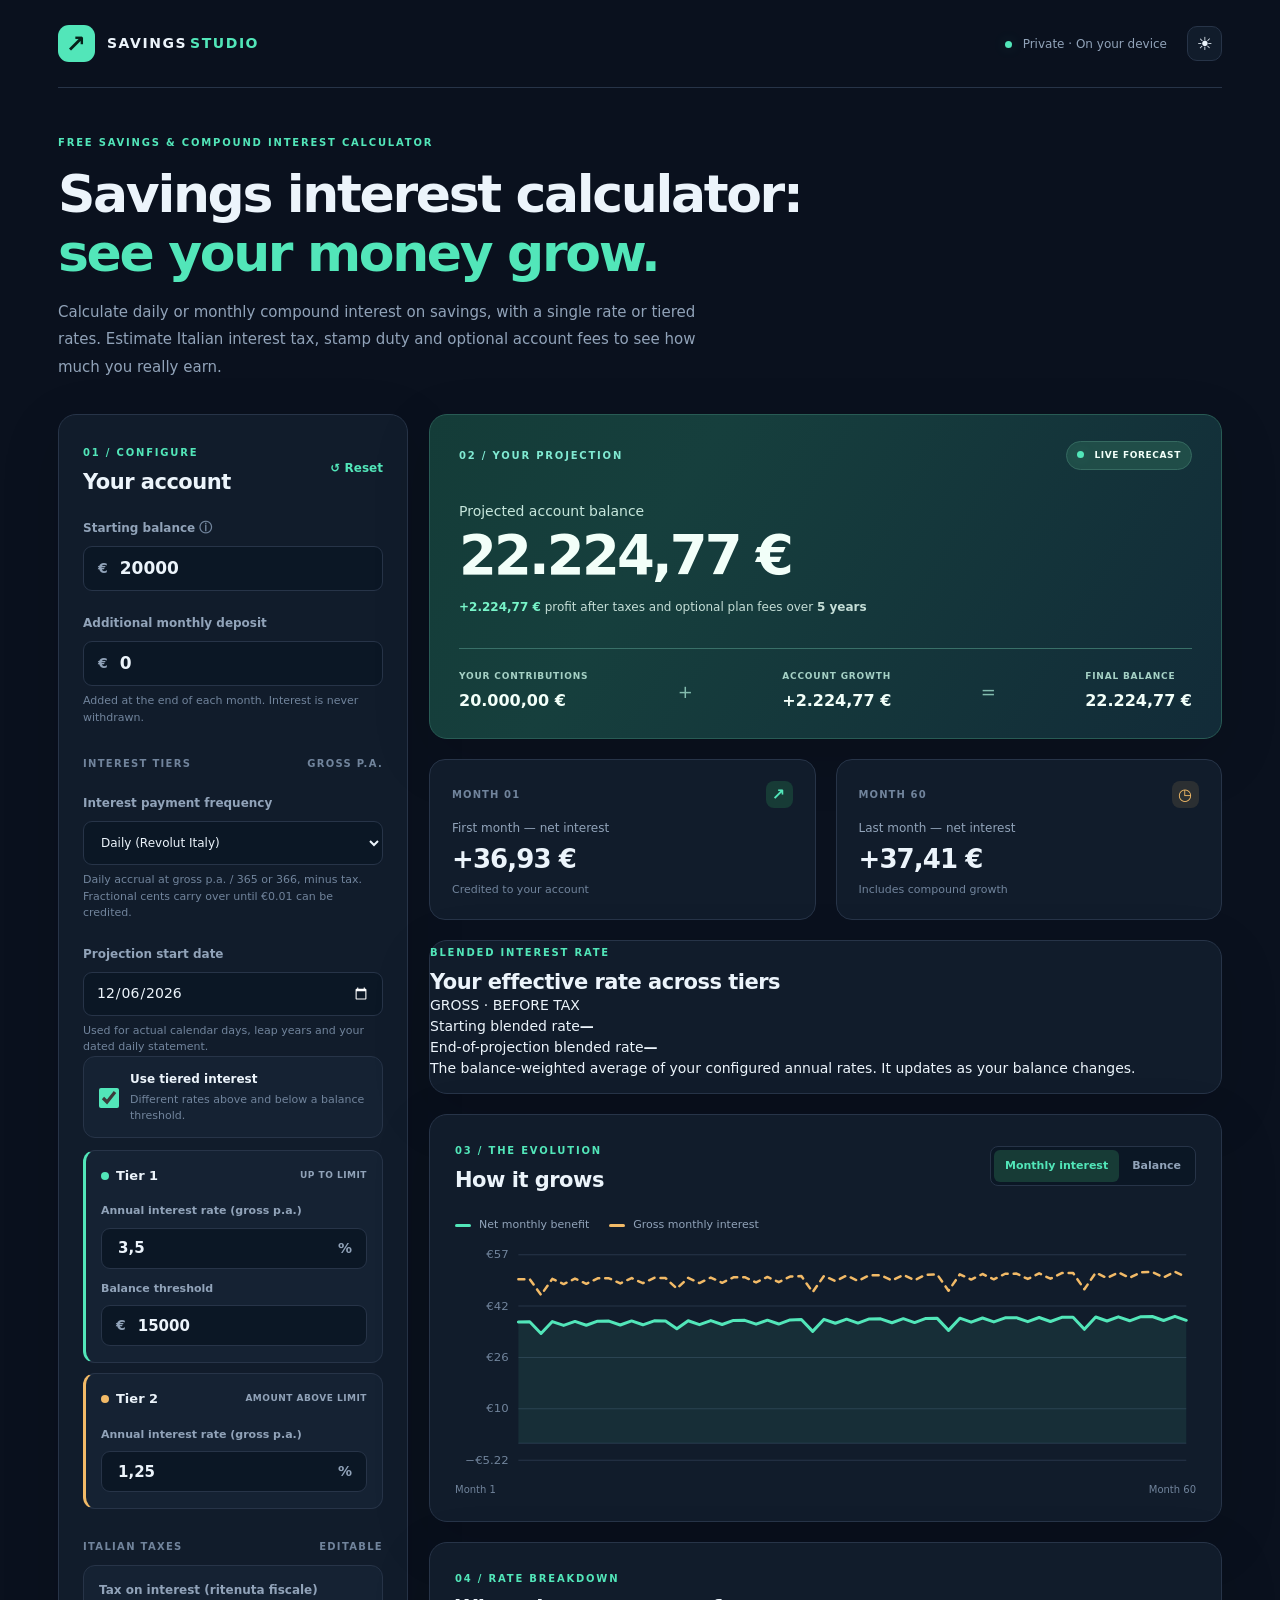
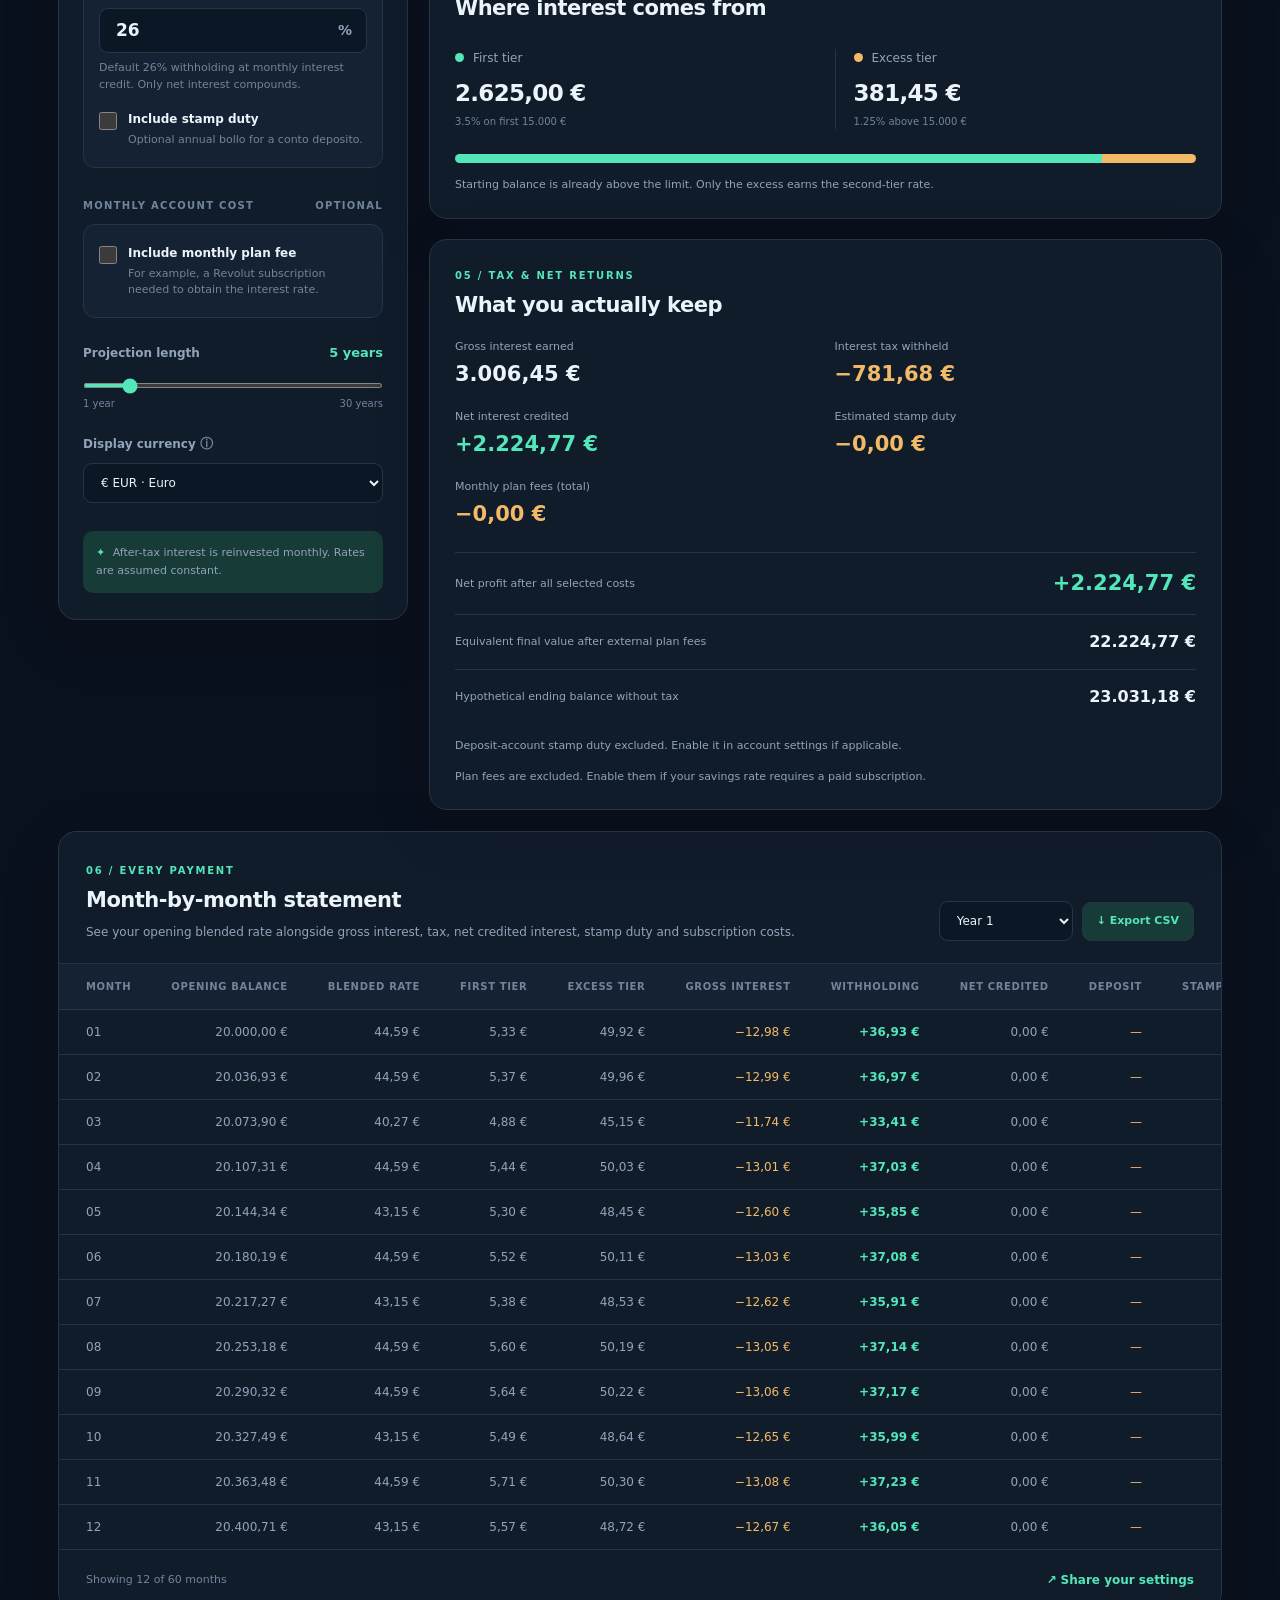
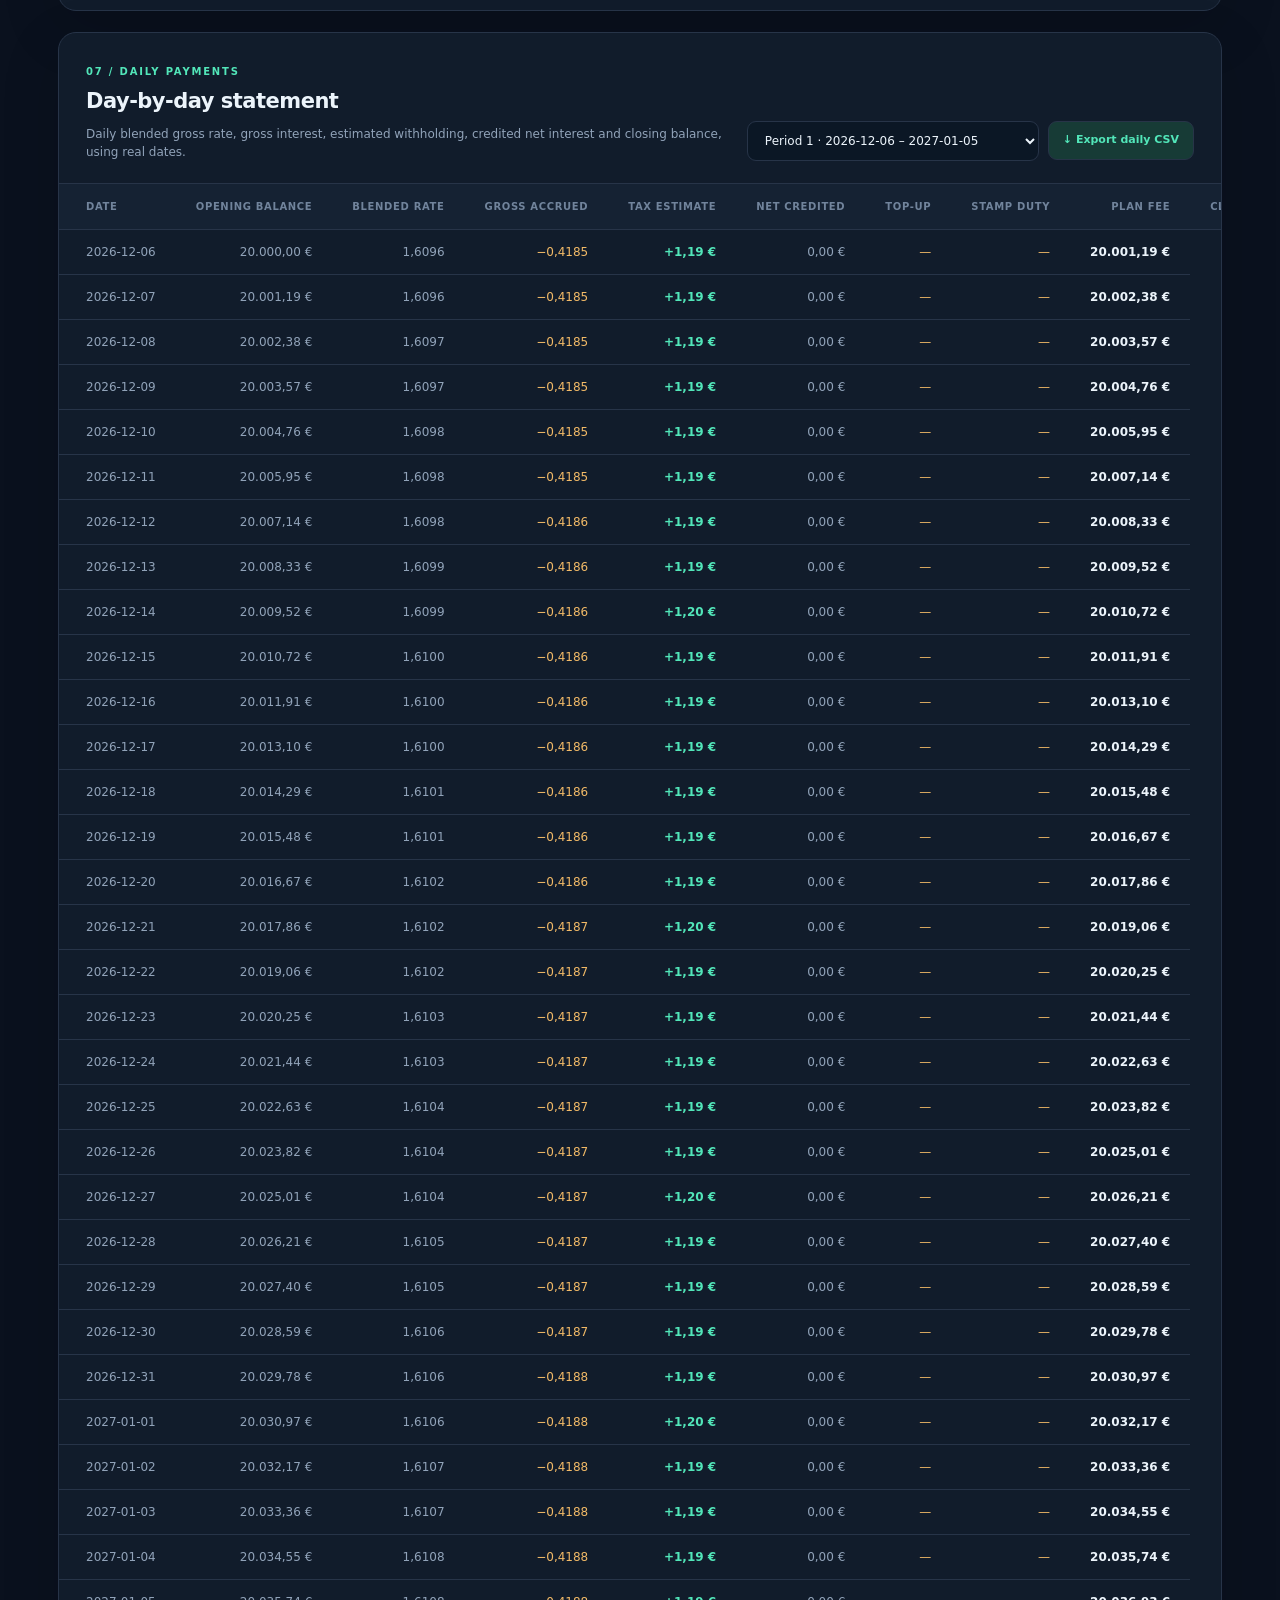
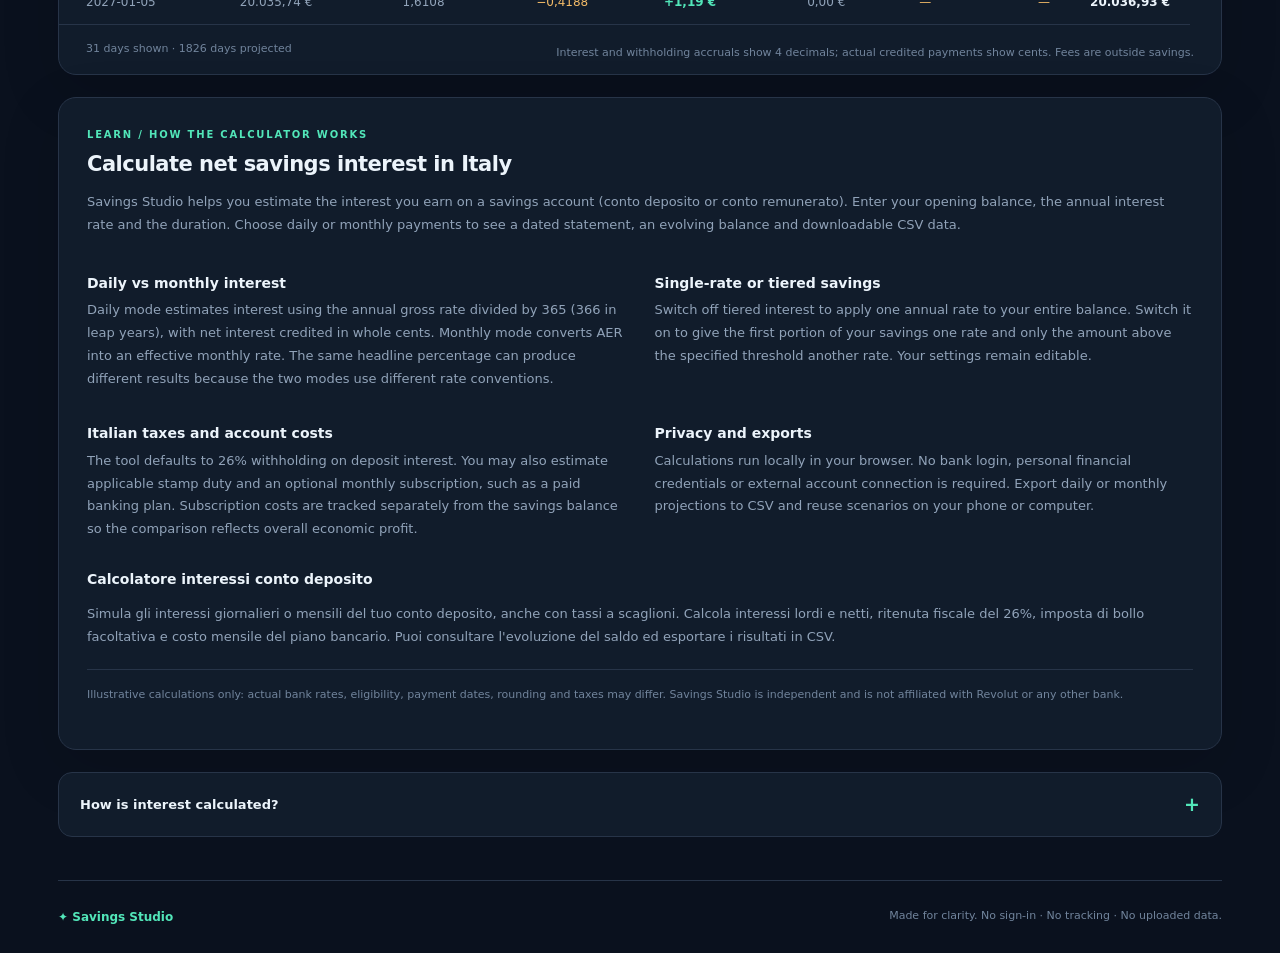
==== index.html @ 0715e0d9 "Show starting and ending blended gross rates and rate columns in monthly and daily tables" ====
<!doctype html>
<html lang="en">
<head>
  <meta charset="utf-8" />
  <meta name="viewport" content="width=device-width, initial-scale=1, viewport-fit=cover" />
  <meta name="theme-color" content="#0b1220" />
  <meta name="description" content="Free savings interest calculator for Italy: daily or monthly compound interest, tiered rates, 26% tax, stamp duty, subscription fees and CSV exports." />
  <meta name="robots" content="index,follow,max-image-preview:large" />
  <link rel="canonical" href="https://martinmarkpalmisano.github.io/savings-studio/" />
  <link rel="sitemap" type="application/xml" href="./sitemap.xml" />
  <meta property="og:type" content="website" />
  <meta property="og:site_name" content="Savings Studio" />
  <meta property="og:title" content="Savings Interest Calculator | Daily & Monthly · Savings Studio" />
  <meta property="og:description" content="Calculate savings growth with daily or monthly interest, tiered rates, Italian taxes and optional bank fees. Free, private and mobile-friendly." />
  <meta property="og:url" content="https://martinmarkpalmisano.github.io/savings-studio/" />
  <meta name="twitter:card" content="summary" />
  <meta name="twitter:title" content="Savings Interest Calculator | Savings Studio" />
  <meta name="twitter:description" content="See daily and monthly savings interest after Italian taxes and account fees." />
  <script type="application/ld+json">
  {
    "@context": "https://schema.org",
    "@type": "WebApplication",
    "name": "Savings Studio",
    "url": "https://martinmarkpalmisano.github.io/savings-studio/",
    "applicationCategory": "FinanceApplication",
    "operatingSystem": "Any modern web browser",
    "isAccessibleForFree": true,
    "inLanguage": ["en", "it"],
    "description": "Savings interest calculator with daily or monthly crediting, optional tiered rates, Italian tax, stamp duty and subscription fees."
  }
  </script>
  <meta name="color-scheme" content="dark light" />
  <title>Savings Interest Calculator | Daily &amp; Monthly · Savings Studio</title>
  <link rel="icon" href="./assets/favicon.svg" type="image/svg+xml" />
  <link rel="apple-touch-icon" href="./assets/icon-192.png" />
  <link rel="manifest" href="./manifest.webmanifest" />
  <link rel="stylesheet" href="./assets/styles.css" />
  <script src="./assets/app.mjs" type="module"></script>
</head>
<body>
  <div class="shell">
    <header class="site-header">
      <a class="brand" href="./" aria-label="Savings Studio home">
        <span class="brand-icon" aria-hidden="true">↗</span>
        <span>SAVINGS<span class="brand-soft">STUDIO</span></span>
      </a>
      <div class="header-actions">
        <span class="privacy-label"><span class="status-dot"></span> Private · On your device</span>
        <button type="button" class="icon-button" id="themeToggle" aria-label="Toggle light or dark theme" title="Toggle theme">☀</button>
      </div>
    </header>

    <main>
      <div class="intro">
        <div class="eyebrow">FREE SAVINGS &amp; COMPOUND INTEREST CALCULATOR</div>
        <h1>Savings interest calculator: <em>see your money grow.</em></h1>
        <p>Calculate daily or monthly compound interest on savings, with a single rate or tiered rates. Estimate Italian interest tax, stamp duty and optional account fees to see how much you really earn.</p>
      </div>

      <div class="layout">
        <aside class="panel controls-panel">
          <div class="panel-top"><div><span class="eyebrow">01 / CONFIGURE</span><h2>Your account</h2></div><button id="resetBtn" type="button" class="text-btn">↺ Reset</button></div>
          <div class="control-group">
            <label for="initialBalance">Starting balance <span class="hint" title="Money already in your savings account">ⓘ</span></label>
            <div class="input-money"><span data-symbol>€</span><input id="initialBalance" type="text" inputmode="decimal" autocomplete="off" autocapitalize="off" spellcheck="false" min="0" step="0.01" value="20000" /></div>
          </div>
          <div class="control-group">
            <label for="monthlyDeposit">Additional monthly deposit</label>
            <div class="input-money"><span data-symbol>€</span><input id="monthlyDeposit" type="text" inputmode="decimal" autocomplete="off" autocapitalize="off" spellcheck="false" min="0" step="0.01" value="0" /></div>
            <span class="helper">Added at the end of each month. Interest is never withdrawn.</span>
          </div>
          <div class="tier-head"><span id="interestRateHeading">INTEREST TIERS</span><span class="tier-sub" id="rateTypeLabel">GROSS P.A.</span></div>
          <div class="control-group">
            <label for="creditFrequency">Interest payment frequency</label>
            <select id="creditFrequency" aria-describedby="frequencyDescription">
              <option value="daily">Daily (Revolut Italy)</option>
              <option value="monthly">Monthly</option>
            </select>
            <span class="helper" id="frequencyDescription">Daily mode uses the gross annual rate divided by 365, or 366 in leap years, and credits amounts of at least €0.01.</span>
          </div>
          <div class="control-group" id="startDateControl">
            <label for="startDate">Projection start date</label>
            <input id="startDate" type="date" value="2026-11-22" />
            <span class="helper">Used for actual calendar days, leap years and your dated daily statement.</span>
          </div>
          <label class="check-line tier-mode-control" for="tieredInterest">
            <input type="checkbox" id="tieredInterest" checked aria-describedby="tierModeDescription" />
            <span><strong>Use tiered interest</strong><small id="tierModeDescription">Different rates above and below a balance threshold.</small></span>
          </label>
          <div class="tier-card tier-card-first">
            <div class="tier-title"><span class="tier-dot"></span> <span id="firstTierTitle">Tier 1</span> <span class="tier-badge" id="firstTierBadge">UP TO LIMIT</span></div>
            <label for="firstAER" id="firstRateLabel">Annual interest rate (gross p.a.)</label>
            <div class="input-suffix"><input id="firstAER" type="text" inputmode="decimal" autocomplete="off" autocapitalize="off" spellcheck="false" min="0" max="100" step="0.01" value="3.5" /><span>%</span></div>
            <div class="threshold-control" id="thresholdControl">
              <label for="threshold">Balance threshold</label>
              <div class="input-money"><span data-symbol>€</span><input id="threshold" type="text" inputmode="decimal" autocomplete="off" autocapitalize="off" spellcheck="false" min="0" step="0.01" value="15000" /></div>
            </div>
          </div>
          <div class="tier-card tier-card-second" id="excessTierCard">
            <div class="tier-title"><span class="tier-dot"></span> Tier 2 <span class="tier-badge">AMOUNT ABOVE LIMIT</span></div>
            <label for="excessAER" id="excessRateLabel">Annual interest rate (gross p.a.)</label>
            <div class="input-suffix"><input id="excessAER" type="text" inputmode="decimal" autocomplete="off" autocapitalize="off" spellcheck="false" min="0" max="100" step="0.01" value="1.25" /><span>%</span></div>
          </div>

          <div class="tier-head"><span>ITALIAN TAXES</span><span class="tier-sub">EDITABLE</span></div>
          <div class="tax-settings">
            <div class="control-group">
              <label for="taxRate">Tax on interest (ritenuta fiscale)</label>
              <div class="input-suffix"><input id="taxRate" type="text" inputmode="decimal" autocomplete="off" autocapitalize="off" spellcheck="false" min="0" max="100" step="0.01" value="26" /><span>%</span></div>
              <span class="helper">Default 26% withholding at monthly interest credit. Only net interest compounds.</span>
            </div>
            <label class="check-line" for="stampDuty"><input type="checkbox" id="stampDuty" /><span><strong>Include stamp duty</strong><small>Optional annual bollo for a conto deposito.</small></span></label>
            <div class="control-group" id="stampRateContainer" hidden>
              <label for="stampRate">Annual stamp duty rate</label>
              <div class="input-suffix"><input id="stampRate" type="text" inputmode="decimal" autocomplete="off" autocapitalize="off" spellcheck="false" min="0" max="100" step="0.01" value="0.2" /><span>%</span></div>
              <span class="helper">Simplified annual estimate based on year-end balance, not exact bank statement dates.</span>
            </div>
          </div>
          <div class="tier-head"><span>MONTHLY ACCOUNT COST</span><span class="tier-sub">OPTIONAL</span></div>
          <div class="tax-settings">
            <label class="check-line" for="monthlyFeeEnabled">
              <input type="checkbox" id="monthlyFeeEnabled" aria-describedby="monthlyFeeDescription" />
              <span><strong>Include monthly plan fee</strong><small id="monthlyFeeDescription">For example, a Revolut subscription needed to obtain the interest rate.</small></span>
            </label>
            <div class="control-group" id="monthlyFeeContainer" hidden>
              <label for="monthlyFee">Monthly fee</label>
              <div class="input-money"><span data-symbol>€</span><input id="monthlyFee" type="text" inputmode="decimal" autocomplete="off" autocapitalize="off" spellcheck="false" value="9,99" /></div>
              <span class="helper">Assumed paid from a separate account each month. It reduces your overall profit, not the savings balance or compounding.</span>
            </div>
          </div>
          <div class="control-group duration-group">
            <div class="label-row"><label for="years">Projection length</label><strong><span id="yearsValue">5</span> years</strong></div>
            <input id="years" type="range" min="1" max="30" step="1" value="5" />
            <div class="range-ends"><span>1 year</span><span>30 years</span></div>
          </div>
          <div class="control-group">
            <label for="currency">Display currency <span class="hint" title="Changes symbols only; no foreign exchange conversion">ⓘ</span></label>
            <select id="currency"><option value="EUR">€ EUR · Euro</option><option value="GBP">£ GBP · British pound</option><option value="USD">$ USD · US dollar</option></select>
          </div>
          <div class="sidebar-footer"><span class="sidebar-footer-icon">✦</span> After-tax interest is reinvested monthly. Rates are assumed constant.</div>
        </aside>

        <div class="results">
          <section class="hero-card" aria-live="polite">
            <div class="hero-top"><span class="eyebrow">02 / YOUR PROJECTION</span><span class="forecast-tag"><span class="status-dot"></span> LIVE FORECAST</span></div>
            <div class="hero-label">Projected account balance</div>
            <div id="endingBalance" class="hero-balance">€20.000,00</div>
            <div class="hero-note"><span id="totalInterest" class="positive">+£0.00</span> <span>profit after taxes and optional plan fees over <strong id="durationLabel">5 years</strong></span></div>
            <div class="hero-bottom"><div><small>YOUR CONTRIBUTIONS</small><strong id="totalContributions">—</strong></div><span class="hero-plus">+</span><div><small>ACCOUNT GROWTH</small><strong id="heroInterest">—</strong></div><span class="hero-equals">=</span><div><small>FINAL BALANCE</small><strong id="heroFinal">—</strong></div></div>
          </section>

          <section class="metrics" aria-label="Interest highlights">
            <div class="mini-card"><div class="mini-head"><span>MONTH 01</span><span class="mini-icon green">↗</span></div><div class="mini-label">First month — net interest</div><strong id="firstMonthInterest">—</strong><small>Credited to your account</small></div>
            <div class="mini-card"><div class="mini-head"><span id="lastMonthLabel">MONTH 60</span><span class="mini-icon gold">◷</span></div><div class="mini-label">Last month — net interest</div><strong id="lastMonthInterest">—</strong><small>Includes compound growth</small></div>
          </section>

          <section class="panel blended-panel" aria-labelledby="blendedHeading">
            <div class="blended-heading">
              <div><span class="eyebrow">BLENDED INTEREST RATE</span><h2 id="blendedHeading">Your effective rate across tiers</h2></div>
              <span class="blended-tag">GROSS · BEFORE TAX</span>
            </div>
            <div class="blended-values">
              <div><span>Starting blended rate</span><strong id="blendedStart">—</strong></div>
              <div><span>End-of-projection blended rate</span><strong id="blendedEnd">—</strong></div>
            </div>
            <p class="blended-note" id="blendedExplanation">The balance-weighted average of your configured annual rates. It updates as your balance changes.</p>
          </section>

          <section class="panel graph-panel">
            <div class="panel-heading"><div><span class="eyebrow">03 / THE EVOLUTION</span><h2>How it grows</h2></div><div class="segmented" role="group" aria-label="Chart metric"><button type="button" id="interestChartBtn" class="active" aria-pressed="true">Monthly interest</button><button type="button" id="balanceChartBtn" aria-pressed="false">Balance</button></div></div>
            <div class="chart-key"><span><i class="key-line primary"></i><span id="chartLegend">Net monthly credit</span></span><span><i class="key-line secondary"></i><span id="chartSecondaryLegend">Gross interest</span></span></div>
            <div class="chart-wrap" id="chartWrap"><svg id="growthChart" viewBox="0 0 760 264" role="img" aria-label="Monthly interest over time" preserveAspectRatio="none"></svg><div class="chart-tooltip" id="chartTooltip" role="status" hidden></div></div>
            <div class="chart-footer"><span>Month 1</span><span id="chartEndLabel">Month 60</span></div>
          </section>

          <section class="panel breakdown-panel">
            <div class="panel-heading"><div><span class="eyebrow">04 / RATE BREAKDOWN</span><h2>Where interest comes from</h2></div></div>
            <div class="breakdown-grid"><div><span class="breakdown-label"><i class="tier-dot tier-dot-large"></i> First tier</span><strong id="firstTierTotal">—</strong><small id="firstTierCaption">3.50% on first €15,000</small></div><div><span class="breakdown-label"><i class="tier-dot gold-dot tier-dot-large"></i> Excess tier</span><strong id="secondTierTotal">—</strong><small id="secondTierCaption">1.25% above €15,000</small></div></div>
            <div class="tier-track"><span id="tierTrackFirst"></span><span id="tierTrackSecond"></span></div>
            <p class="cross-note" id="crossNote">—</p>
          </section>

          <section class="panel tax-panel">
            <div class="panel-heading"><div><span class="eyebrow">05 / TAX &amp; NET RETURNS</span><h2>What you actually keep</h2></div></div>
            <div class="tax-metrics">
              <div><span>Gross interest earned</span><strong id="taxGrossInterest">—</strong></div>
              <div><span>Interest tax withheld</span><strong id="taxWithheld" class="negative">—</strong></div>
              <div><span>Net interest credited</span><strong id="taxNetInterest" class="positive-text">—</strong></div>
              <div><span>Estimated stamp duty</span><strong id="taxStamp" class="negative">—</strong></div>
              <div><span>Monthly plan fees (total)</span><strong id="planFeesTotal" class="negative">—</strong></div>
            </div>
            <div class="tax-total"><span>Net profit after all selected costs</span><strong id="taxNetProfit">—</strong></div>
            <div class="gross-comparison"><span>Equivalent final value after external plan fees</span><strong id="effectiveFinalValue">—</strong></div>
            <div class="gross-comparison"><span>Hypothetical ending balance without tax</span><strong id="grossFinal">—</strong></div>
            <p class="cross-note" id="taxSummaryNote">—</p><p class="cross-note" id="monthlyFeeNote">Subscription fees are paid separately and do not lower the savings balance.</p>
          </section>
        </div>
      </div>

      <section class="panel statement-panel">
        <div class="statement-head"><div><span class="eyebrow">06 / EVERY PAYMENT</span><h2>Month-by-month statement</h2><p>See your opening blended rate alongside gross interest, tax, net credited interest, stamp duty and subscription costs.</p></div><div class="statement-actions"><select id="yearFilter" aria-label="Filter statement by year"><option value="1">Year 1</option></select><button class="action-button secondary" type="button" id="exportBtn">↓ Export CSV</button></div></div>
        <div class="table-scroll"><table><thead><tr><th scope="col">MONTH</th><th scope="col">OPENING BALANCE</th><th scope="col">BLENDED RATE</th><th scope="col" id="statementRateColumn">FIRST TIER</th><th scope="col">EXCESS TIER</th><th scope="col">GROSS INTEREST</th><th scope="col">WITHHOLDING</th><th scope="col">NET CREDITED</th><th scope="col">DEPOSIT</th><th scope="col">STAMP DUTY</th><th scope="col">PLAN FEE</th><th scope="col">NET BENEFIT</th><th scope="col">CLOSING BALANCE</th></tr></thead><tbody id="statementRows"></tbody></table></div>
        <div class="statement-footer"><span id="tableCount">—</span><button class="text-btn" type="button" id="copyLinkBtn">↗ Share your settings</button></div>
      </section>

      <section class="panel statement-panel" id="dailyStatementSection">
        <div class="statement-head">
          <div>
            <span class="eyebrow">07 / DAILY PAYMENTS</span>
            <h2>Day-by-day statement</h2>
            <p>Daily blended gross rate, gross interest, estimated withholding, credited net interest and closing balance, using real dates.</p>
          </div>
          <div class="statement-actions">
            <select id="dailyPeriodFilter" aria-label="Choose monthly period of the daily statement"></select>
            <button class="action-button secondary" type="button" id="exportDailyBtn">↓ Export daily CSV</button>
          </div>
        </div>
        <div class="table-scroll"><table><thead><tr>
          <th scope="col">DATE</th><th scope="col">OPENING BALANCE</th><th scope="col">BLENDED RATE</th>
          <th scope="col">GROSS ACCRUED</th><th scope="col">TAX ESTIMATE</th>
          <th scope="col">NET CREDITED</th><th scope="col">TOP-UP</th>
          <th scope="col">STAMP DUTY</th><th scope="col">PLAN FEE</th>
          <th scope="col">CLOSING BALANCE</th>
        </tr></thead><tbody id="dailyStatementRows"></tbody></table></div>
        <div class="statement-footer">
          <span id="dailyTableCount">—</span>
          <span class="helper">Interest and withholding accruals show 4 decimals; actual credited payments show cents. Fees are outside savings.</span>
        </div>
      </section>

            <section class="panel seo-guide" aria-labelledby="savingsGuideTitle">
        <div class="panel-heading">
          <div><span class="eyebrow">LEARN / HOW THE CALCULATOR WORKS</span><h2 id="savingsGuideTitle">Calculate net savings interest in Italy</h2></div>
        </div>
        <div class="seo-guide-body">
          <p>Savings Studio helps you estimate the interest you earn on a savings account (<span lang="it">conto deposito</span> or <span lang="it">conto remunerato</span>). Enter your opening balance, the annual interest rate and the duration. Choose daily or monthly payments to see a dated statement, an evolving balance and downloadable CSV data.</p>
          <div class="seo-guide-grid">
            <div>
              <h3>Daily vs monthly interest</h3>
              <p>Daily mode estimates interest using the annual gross rate divided by 365 (366 in leap years), with net interest credited in whole cents. Monthly mode converts AER into an effective monthly rate. The same headline percentage can produce different results because the two modes use different rate conventions.</p>
            </div>
            <div>
              <h3>Single-rate or tiered savings</h3>
              <p>Switch off tiered interest to apply one annual rate to your entire balance. Switch it on to give the first portion of your savings one rate and only the amount above the specified threshold another rate. Your settings remain editable.</p>
            </div>
            <div>
              <h3>Italian taxes and account costs</h3>
              <p>The tool defaults to 26% withholding on deposit interest. You may also estimate applicable stamp duty and an optional monthly subscription, such as a paid banking plan. Subscription costs are tracked separately from the savings balance so the comparison reflects overall economic profit.</p>
            </div>
            <div>
              <h3>Privacy and exports</h3>
              <p>Calculations run locally in your browser. No bank login, personal financial credentials or external account connection is required. Export daily or monthly projections to CSV and reuse scenarios on your phone or computer.</p>
            </div>
          </div>
          <h3 lang="it">Calcolatore interessi conto deposito</h3>
          <p lang="it">Simula gli interessi giornalieri o mensili del tuo conto deposito, anche con tassi a scaglioni. Calcola interessi lordi e netti, ritenuta fiscale del 26%, imposta di bollo facoltativa e costo mensile del piano bancario. Puoi consultare l'evoluzione del saldo ed esportare i risultati in CSV.</p>
          <p class="guide-disclaimer">Illustrative calculations only: actual bank rates, eligibility, payment dates, rounding and taxes may differ. Savings Studio is independent and is not affiliated with Revolut or any other bank.</p>
        </div>
      </section>

            <details class="explain-panel"><summary>How is interest calculated? <span>+</span></summary><div><p>Monthly mode treats inputs as AER and uses <code>(1 + AER / 100)^(1/12) − 1</code>. Daily mode treats the inputs as gross annual p.a. rates, calculates daily accrued interest using the actual calendar year (365/366 days), withholds 26% by default and carries fractional net cents until €0.01 can be credited. These are different rate conventions; the same number may produce different annual results.</p><p>Gross interest is rounded to cents for each tier. The configured Italian withholding tax (default 26%) is deducted when interest is credited. Only net interest compounds; any monthly top-up is added at month-end.</p><p>If enabled, annual stamp duty is estimated at the selected rate (default 0.20%) on the year-end balance, with a €1 minimum, and deducted every 12 months. Actual bank charges depend on statement timing and product terms. This is an illustrative estimate, not a tax determination.</p><p>When the optional monthly plan fee is enabled, it is assumed to be paid outside the savings account. The account balance and future interest are therefore unchanged, but total profit and monthly net benefit are reduced by each subscription payment.</p><p>This is an illustrative forecast, not a bank statement. Bank payment dates, taxes rounded to cents, rate conventions, promotional periods, and fees may differ from this projection. Switching currencies changes the symbol, not the numeric amounts.</p></div></details>
    </main>
    <footer class="site-footer"><span>✦ Savings Studio</span><span>Made for clarity. No sign-in · No tracking · No uploaded data.</span></footer>
  </div>
  <div class="toast" id="toast" role="status" aria-live="polite"></div>
</body>
</html>
---- assets/styles.css ----
:root{color-scheme:dark;--bg:#0a111e;--card:#111c2b;--card-2:#152233;--line:#273448;--text:#ecf4fb;--muted:#91a3b9;--muted-2:#71849c;--mint:#52e6b9;--mint-dark:#173b36;--amber:#f2ba67;--control:#0b1725;--shadow:0 18px 60px rgba(0,0,0,.14)}
:root[data-theme="light"]{color-scheme:light;--bg:#f1f5f8;--card:#fff;--card-2:#f6f9fc;--line:#dae3e9;--text:#162434;--muted:#607286;--muted-2:#7a8a9a;--mint:#087e65;--mint-dark:#ddf5ec;--amber:#ab681d;--control:#f7fafd;--shadow:0 12px 40px rgba(45,62,79,.08)}
*{box-sizing:border-box}html{scroll-behavior:smooth}body{margin:0;background:var(--bg);color:var(--text);font-family:Inter,ui-sans-serif,system-ui,-apple-system,"Segoe UI",Roboto,Arial,sans-serif;font-size:14px;line-height:1.5;-webkit-font-smoothing:antialiased;font-variant-numeric:tabular-nums}button,input,select{font:inherit}button{cursor:pointer}button:focus-visible,input:focus-visible,select:focus-visible,summary:focus-visible{outline:3px solid var(--mint);outline-offset:3px}a{color:inherit;text-decoration:none}.shell{max-width:1240px;margin:0 auto;padding:0 38px}.site-header{height:88px;display:flex;align-items:center;justify-content:space-between;border-bottom:1px solid var(--line)}.brand{display:flex;align-items:center;gap:12px;font-size:14px;font-weight:850;letter-spacing:.11em}.brand-icon{display:grid;place-items:center;background:var(--mint);color:#072019;width:37px;height:37px;border-radius:11px;font-size:24px;font-weight:650}.brand-soft{color:var(--mint);margin-left:3px}.header-actions{display:flex;align-items:center;gap:20px}.privacy-label{font-size:12px;color:var(--muted)}.status-dot{display:inline-block;width:7px;height:7px;border-radius:50%;background:var(--mint);box-shadow:0 0 14px rgba(82,230,185,.2);margin-right:7px}.icon-button{width:35px;height:35px;border:1px solid var(--line);border-radius:10px;background:var(--card);color:var(--text);font-size:18px}.intro{padding:47px 0 32px;max-width:750px}.eyebrow{font-size:10px;font-weight:800;letter-spacing:.18em;color:var(--mint)}h1,h2,p{margin-top:0}h1{font-size:clamp(33px,4.3vw,52px);letter-spacing:-.045em;line-height:1.13;font-weight:770;margin:15px 0 16px}h1 em{font-style:normal;color:var(--mint)}.intro p{color:var(--muted);font-size:15px;line-height:1.85;max-width:650px;margin-bottom:0}.layout{display:grid;grid-template-columns:minmax(290px,350px) minmax(0,1fr);gap:21px;align-items:start}.panel{background:var(--card);border:1px solid var(--line);border-radius:18px;box-shadow:var(--shadow)}.controls-panel{padding:26px 24px}.panel-top,.panel-heading{display:flex;justify-content:space-between;align-items:center;gap:12px}.panel h2{font-size:21px;line-height:1.2;letter-spacing:-.024em;margin:8px 0 0;font-weight:720}.text-btn{background:none;border:none;color:var(--mint);font-size:12px;font-weight:700;padding:8px 0}.control-group{margin-top:23px}.control-group label,.tier-card label{display:block;color:var(--muted);font-size:12px;font-weight:640;margin-bottom:9px}.hint{color:var(--muted-2);font-size:13px}.input-money,.input-suffix{display:flex;align-items:center;gap:10px;height:45px;background:var(--control);border:1px solid var(--line);border-radius:9px;padding:0 14px;transition:border-color .2s}.input-money:focus-within,.input-suffix:focus-within{border-color:var(--mint)}.input-money>span,.input-suffix>span{color:var(--muted);font-weight:650;font-size:14px}.input-money input,.input-suffix input{width:100%;background:none;border:0;outline:0;color:var(--text);font-size:17px;font-weight:650;min-width:0;appearance:textfield}.input-money input::-webkit-inner-spin-button,.input-suffix input::-webkit-inner-spin-button{-webkit-appearance:none}.helper{display:block;color:var(--muted-2);font-size:11px;line-height:1.5;margin-top:7px}.tier-head{display:flex;justify-content:space-between;color:var(--muted-2);font-size:10px;font-weight:800;letter-spacing:.13em;margin:30px 0 11px}.tier-card{padding:15px 15px 16px;border-radius:12px;background:var(--card-2);border:1px solid var(--line);margin-bottom:10px}.tier-card-first{border-left:3px solid var(--mint)}.tier-card-second{border-left:3px solid var(--amber)}.tier-title{font-size:13px;font-weight:730;margin-bottom:18px;display:flex;align-items:center;gap:7px}.tier-dot{display:inline-block;width:8px;height:8px;border-radius:100%;background:var(--mint);flex-shrink:0}.tier-card-second .tier-dot,.gold-dot{background:var(--amber)}.tier-badge{font-size:9px;color:var(--muted);font-weight:750;letter-spacing:.055em;margin-left:auto}.tier-card label{font-size:11px;margin:12px 0 8px}.tier-card .input-money,.tier-card .input-suffix{height:41px}.tier-card .input-money input,.tier-card .input-suffix input{font-size:15px}.duration-group{margin-top:25px}.label-row{display:flex;justify-content:space-between;align-items:center}.label-row label{margin:0}.label-row strong{color:var(--mint);font-size:13px}input[type=range]{width:100%;height:5px;accent-color:var(--mint);cursor:pointer;margin:21px 0 8px}.range-ends{display:flex;justify-content:space-between;color:var(--muted-2);font-size:10px}select{border:1px solid var(--line);border-radius:9px;background:var(--control);color:var(--text);padding:11px 35px 11px 13px;width:100%;font-size:12px}.sidebar-footer{margin-top:28px;background:var(--mint-dark);color:var(--muted);border-radius:10px;padding:13px;line-height:1.65;font-size:11px}.sidebar-footer-icon{color:var(--mint);font-weight:900;margin-right:4px}.results{display:flex;flex-direction:column;gap:20px;min-width:0}.hero-card{border-radius:18px;background:linear-gradient(122deg,#143c38 0%,#163f3d 30%,#122b38 100%);border:1px solid #285b54;box-shadow:var(--shadow);padding:26px 29px 25px;color:#f2fff9}.hero-top{display:flex;justify-content:space-between;align-items:center}.hero-top .eyebrow{color:#80ead2}.forecast-tag{font-size:9px;font-weight:800;letter-spacing:.07em;background:#204d48;border:1px solid #356960;border-radius:999px;padding:7px 10px}.hero-label{font-size:14px;color:#c6e6dc;margin-top:31px}.hero-balance{font-size:clamp(36px,4.25vw,55px);font-weight:800;letter-spacing:-.052em;line-height:1.24;overflow-wrap:anywhere}.hero-note{font-size:12px;color:#c5ded7;margin:8px 0 32px}.positive{color:#78f5c9;font-weight:800}.hero-bottom{border-top:1px solid #397068;display:flex;align-items:center;justify-content:space-between;gap:10px;padding-top:21px}.hero-bottom div{min-width:0}.hero-bottom small{display:block;color:#a5d1c5;font-size:9px;font-weight:800;letter-spacing:.09em;margin-bottom:6px}.hero-bottom strong{font-size:16px;white-space:nowrap}.hero-plus,.hero-equals{font-size:18px;color:#83bcae}.metrics{display:grid;grid-template-columns:1fr 1fr;gap:20px}.mini-card{background:var(--card);border:1px solid var(--line);border-radius:16px;padding:21px 22px 20px}.mini-head{display:flex;justify-content:space-between;align-items:center;color:var(--muted-2);font-weight:800;font-size:10px;letter-spacing:.11em}.mini-icon{width:27px;height:27px;display:grid;place-items:center;border-radius:8px;font-size:16px}.mini-icon.green{background:var(--mint-dark);color:var(--mint)}.mini-icon.gold{background:rgba(242,186,103,.12);color:var(--amber)}.mini-label{font-size:12px;color:var(--muted);margin-top:11px}.mini-card strong{font-size:26px;display:block;margin-top:3px;letter-spacing:-.035em;color:var(--text)}.mini-card small{display:block;font-size:11px;color:var(--muted-2);margin-top:3px}.graph-panel,.breakdown-panel{padding:24px 25px}.segmented{border:1px solid var(--line);padding:3px;border-radius:8px;display:flex;gap:2px;background:var(--control)}.segmented button{border:0;background:none;color:var(--muted);font-size:11px;font-weight:700;padding:8px 11px;border-radius:6px;white-space:nowrap}.segmented button.active{background:var(--mint-dark);color:var(--mint)}.chart-key{display:flex;align-items:center;margin:24px 0 0;color:var(--muted);font-size:11px}.chart-key>span{display:flex;align-items:center;gap:8px}.key-line{display:inline-block;width:16px;height:3px;border-radius:2px}.key-line.primary{background:var(--mint)}.chart-wrap{position:relative;margin-top:10px;height:234px;width:100%;touch-action:pan-y}.chart-wrap svg{width:100%;height:100%;display:block;overflow:visible}.chart-wrap svg .gridline{stroke:var(--line);stroke-width:1;vector-effect:non-scaling-stroke}.chart-wrap svg .axislabel{fill:var(--muted-2);font:12px ui-sans-serif,system-ui}.chart-wrap svg .chart-line{stroke:var(--mint);fill:none;stroke-width:3;vector-effect:non-scaling-stroke;stroke-linejoin:round;stroke-linecap:round}.chart-wrap svg .chart-area{fill:var(--mint);opacity:.085}.chart-wrap svg .focus-dot{fill:var(--mint);stroke:var(--card);stroke-width:3;vector-effect:non-scaling-stroke}.chart-wrap svg .focus-guide{stroke:var(--muted);stroke-dasharray:4 5;vector-effect:non-scaling-stroke}.chart-tooltip{position:absolute;top:4px;left:4px;pointer-events:none;padding:9px 12px;background:var(--text);color:var(--bg);border-radius:8px;font-size:12px;font-weight:700;z-index:2;white-space:nowrap;box-shadow:0 4px 16px rgba(0,0,0,.2)}.chart-footer{display:flex;justify-content:space-between;color:var(--muted-2);font-size:10px;margin-top:4px}.breakdown-grid{display:grid;grid-template-columns:1fr 1fr;gap:18px;margin-top:28px}.breakdown-grid>div+div{border-left:1px solid var(--line);padding-left:18px}.breakdown-label{color:var(--muted);font-size:12px;display:flex;gap:9px;align-items:center}.tier-dot-large{width:9px;height:9px}.breakdown-grid strong{display:block;font-size:23px;letter-spacing:-.03em;margin-top:9px}.breakdown-grid small{display:block;color:var(--muted-2);font-size:10px;margin-top:4px}.tier-track{height:9px;border-radius:20px;display:flex;background:var(--control);overflow:hidden;margin-top:25px;gap:0}.tier-track span:first-child{background:var(--mint);width:100%}.tier-track span:last-child{background:var(--amber);width:0%}.cross-note{margin:14px 0 0;color:var(--muted);font-size:11px;line-height:1.5}.statement-panel{margin-top:21px;overflow:hidden}.statement-head{display:flex;justify-content:space-between;gap:18px;align-items:flex-end;padding:27px 27px 22px}.statement-head p{margin:10px 0 0;color:var(--muted);font-size:12px}.statement-actions{display:flex;align-items:center;gap:9px}.statement-actions select{min-width:120px;width:auto}.action-button{background:var(--mint);border:1px solid var(--mint);padding:10px 14px;border-radius:9px;font-weight:800;font-size:11px;color:#081c17;white-space:nowrap}.action-button.secondary{background:var(--mint-dark);color:var(--mint);border-color:var(--line)}.table-scroll{overflow-x:auto;overscroll-behavior-inline:contain}table{border-collapse:collapse;width:100%;white-space:nowrap}th{background:var(--card-2);color:var(--muted-2);font-size:10px;letter-spacing:.065em;padding:15px 20px;text-align:right;font-weight:800;border-top:1px solid var(--line);border-bottom:1px solid var(--line)}th:first-child,td:first-child{text-align:left;padding-left:27px}td{padding:13px 20px;text-align:right;border-bottom:1px solid var(--line);font-size:12px;color:var(--muted)}td:last-child{font-weight:760;color:var(--text)}td.interest{color:var(--mint);font-weight:800}.statement-footer{display:flex;justify-content:space-between;align-items:center;padding:13px 27px;color:var(--muted-2);font-size:11px}.explain-panel{margin-top:22px;background:var(--card);border:1px solid var(--line);border-radius:14px}.explain-panel summary{list-style:none;display:flex;justify-content:space-between;align-items:center;cursor:pointer;padding:17px 21px;font-size:13px;font-weight:760}.explain-panel summary::-webkit-details-marker{display:none}.explain-panel summary span{font-size:19px;color:var(--mint)}.explain-panel[open] summary span{transform:rotate(45deg)}.explain-panel>div{padding:0 21px 19px;font-size:12px;line-height:1.75;color:var(--muted)}.explain-panel p:last-child{margin-bottom:0}.explain-panel code{background:var(--card-2);padding:2px 5px;border-radius:4px;color:var(--text)}.site-footer{display:flex;align-items:center;justify-content:space-between;gap:16px;border-top:1px solid var(--line);padding:27px 0;margin-top:43px;color:var(--muted-2);font-size:11px}.site-footer>span:first-child{font-size:12px;color:var(--mint);font-weight:800}.toast{position:fixed;bottom:20px;left:50%;transform:translate(-50%,18px);opacity:0;pointer-events:none;background:var(--text);color:var(--bg);padding:11px 18px;border-radius:10px;font-weight:700;font-size:12px;transition:opacity .2s,transform .2s;z-index:100;box-shadow:var(--shadow)}.toast.show{opacity:1;transform:translate(-50%,0)}
@media (max-width:1040px){.shell{padding:0 24px}.layout{grid-template-columns:minmax(265px,310px) minmax(0,1fr);gap:15px}.results,.metrics{gap:15px}.hero-card{padding:22px}.hero-bottom strong{font-size:14px}.hero-bottom small{font-size:8px}.graph-panel,.breakdown-panel{padding:20px}.segmented button{padding:7px}.breakdown-grid strong{font-size:20px}}
@media (max-width:760px){.shell{padding:0 16px}.site-header{height:70px}.privacy-label{display:none}.intro{padding:31px 0 25px}.intro p{font-size:13px;line-height:1.7}.layout{display:flex;flex-direction:column}.controls-panel,.results{width:100%}.controls-panel{padding:21px}.results{margin-top:1px}.tier-card{margin-bottom:11px}.hero-balance{font-size:clamp(35px,9vw,50px)}.hero-label{margin-top:23px}.hero-note{margin-bottom:23px}.metrics{gap:11px}.mini-card{padding:16px}.mini-card strong{font-size:22px}.mini-card .mini-label{font-size:11px}.statement-panel{margin-top:16px}.statement-head{align-items:stretch;flex-direction:column;padding:21px 19px 19px}.statement-actions{width:100%;justify-content:space-between}.statement-actions select{flex:1}.statement-actions .action-button{flex:1}.statement-footer{padding:13px 19px}th:first-child,td:first-child{padding-left:19px}th,td{padding:12px 17px}.site-footer{flex-direction:column;align-items:flex-start;gap:4px;margin-top:30px}.chart-wrap{height:218px}}
@media (max-width:440px){.brand{font-size:12px;letter-spacing:.075em}.brand-icon{width:32px;height:32px}.hero-card{padding:19px 18px}.hero-top .eyebrow{font-size:9px}.forecast-tag{font-size:8px;padding:5px 8px}.hero-bottom{gap:6px}.hero-bottom small{font-size:7px;letter-spacing:0}.hero-bottom strong{font-size:11px}.hero-plus,.hero-equals{font-size:14px}.panel-heading{align-items:flex-start;flex-direction:column}.segmented{width:100%}.segmented button{flex:1}.breakdown-grid strong{font-size:19px}.mini-card strong{font-size:20px}.chart-wrap{height:210px}.chart-key{margin-top:18px}}
@media (prefers-reduced-motion:reduce){*,*::before,*::after{scroll-behavior:auto!important;transition:none!important;animation:none!important}}
/* Savings Studio: Italian deposit tax details */
.tax-settings{padding:2px 15px 16px;border:1px solid var(--line);background:var(--card-2);border-radius:12px}
.tax-settings .control-group{margin-top:13px}
.check-line{display:flex!important;align-items:flex-start;gap:11px!important;cursor:pointer;padding:17px 0 2px;margin:0!important;color:var(--text)!important}
.check-line input{width:18px;height:18px;flex:0 0 18px;accent-color:var(--mint);margin:2px 0 0}
.check-line strong{display:block;color:var(--text);font-size:12px}
.check-line small{display:block;margin-top:4px;color:var(--muted-2);font-size:11px;line-height:1.5}
#stampRateContainer[hidden]{display:none}
.tax-panel{padding:24px 25px}
.tax-metrics{display:grid;grid-template-columns:repeat(2,minmax(0,1fr));gap:18px;padding:21px 0}
.tax-metrics>div{min-width:0}
.tax-metrics span,.tax-total span,.gross-comparison span{display:block;font-size:11px;color:var(--muted);line-height:1.4}
.tax-metrics strong{display:block;font-size:21px;font-weight:750;overflow-wrap:anywhere;margin-top:5px}
.negative{color:var(--amber)!important}.positive-text{color:var(--mint)}
.tax-total,.gross-comparison{display:flex;justify-content:space-between;align-items:center;gap:12px;padding:15px 0;border-top:1px solid var(--line)}
.tax-total strong{color:var(--mint);font-size:21px;overflow-wrap:anywhere}
.gross-comparison strong{font-size:16px;overflow-wrap:anywhere}
.chart-key{gap:12px 20px;flex-wrap:wrap}
.key-line.secondary{background:var(--amber)}
.chart-wrap svg .chart-line-secondary{stroke:var(--amber);fill:none;stroke-width:2.5;stroke-dasharray:6 6;vector-effect:non-scaling-stroke;stroke-linejoin:round;stroke-linecap:round}
td.tax-amount{color:var(--amber)}
@media(max-width:440px){.tax-panel{padding:19px}.tax-metrics{gap:15px}.tax-metrics strong{font-size:17px}.tax-total,.gross-comparison{align-items:flex-start;flex-direction:column;gap:4px}.chart-key{font-size:10px}}

/* Single-rate / tiered-rate switch */
.tier-mode-control{background:var(--card-2);border:1px solid var(--line);border-radius:12px;padding:13px 15px!important;margin:0 0 12px!important;align-items:center!important;min-height:64px}
.tier-mode-control input{width:20px;height:20px;flex-basis:20px;cursor:pointer}
.tier-mode-control strong{font-size:12px}
.tier-mode-control small{line-height:1.45}
.threshold-control[hidden],#excessTierCard[hidden]{display:none!important}
body[data-rate-mode="single"] .breakdown-panel{display:none}
body[data-rate-mode="single"] .statement-panel th:nth-child(4),
body[data-rate-mode="single"] .statement-panel td:nth-child(4){display:none}

/* Optional monthly plan subscription: external expense, not a savings withdrawal */
#monthlyFeeContainer[hidden]{display:none!important}
#monthlyFeeContainer{padding:4px 0 6px}
#monthlyFeeEnabled{accent-color:var(--mint)}

/* Dated daily interest statement and daily/monthly credit controls */
#dailyStatementSection[hidden],#startDateControl[hidden]{display:none!important}
#startDateControl input[type="date"]{width:100%;min-height:44px;border:1px solid var(--line);border-radius:9px;background:var(--control);color:var(--text);padding:0 12px;font:inherit;color-scheme:dark}
[data-theme="light"] #startDateControl input[type="date"]{color-scheme:light}
#creditFrequency{width:100%;min-height:44px}
#dailyStatementSection td,#dailyStatementSection th{white-space:nowrap;font-variant-numeric:tabular-nums}
#dailyStatementSection .statement-footer{gap:12px;flex-wrap:wrap}
#dailyPeriodFilter{max-width:100%;min-width:230px}
@media(max-width:600px){#dailyPeriodFilter{max-width:100%;width:100%;min-width:0}#dailyStatementSection .statement-actions{width:100%}}

/* SEO educational section – human-readable, responsive, and part of the page */
.seo-guide{margin-top:22px;padding:25px 28px}
.seo-guide-body{color:var(--muted);font-size:13px;line-height:1.75}
.seo-guide-body>p{margin:14px 0 20px}
.seo-guide-grid{display:grid;grid-template-columns:repeat(2,minmax(0,1fr));gap:8px 29px;margin:13px 0 20px}
.seo-guide h3{color:var(--text);font-size:14px;font-weight:750;line-height:1.4;margin:17px 0 6px}
.seo-guide-grid p{margin:0 0 9px}
.seo-guide .guide-disclaimer{font-size:11px;color:var(--muted-2);border-top:1px solid var(--line);padding-top:15px}
@media(max-width:650px){.seo-guide{padding:20px 19px}.seo-guide-grid{grid-template-columns:1fr;gap:3px}.seo-guide-body{font-size:12px}}
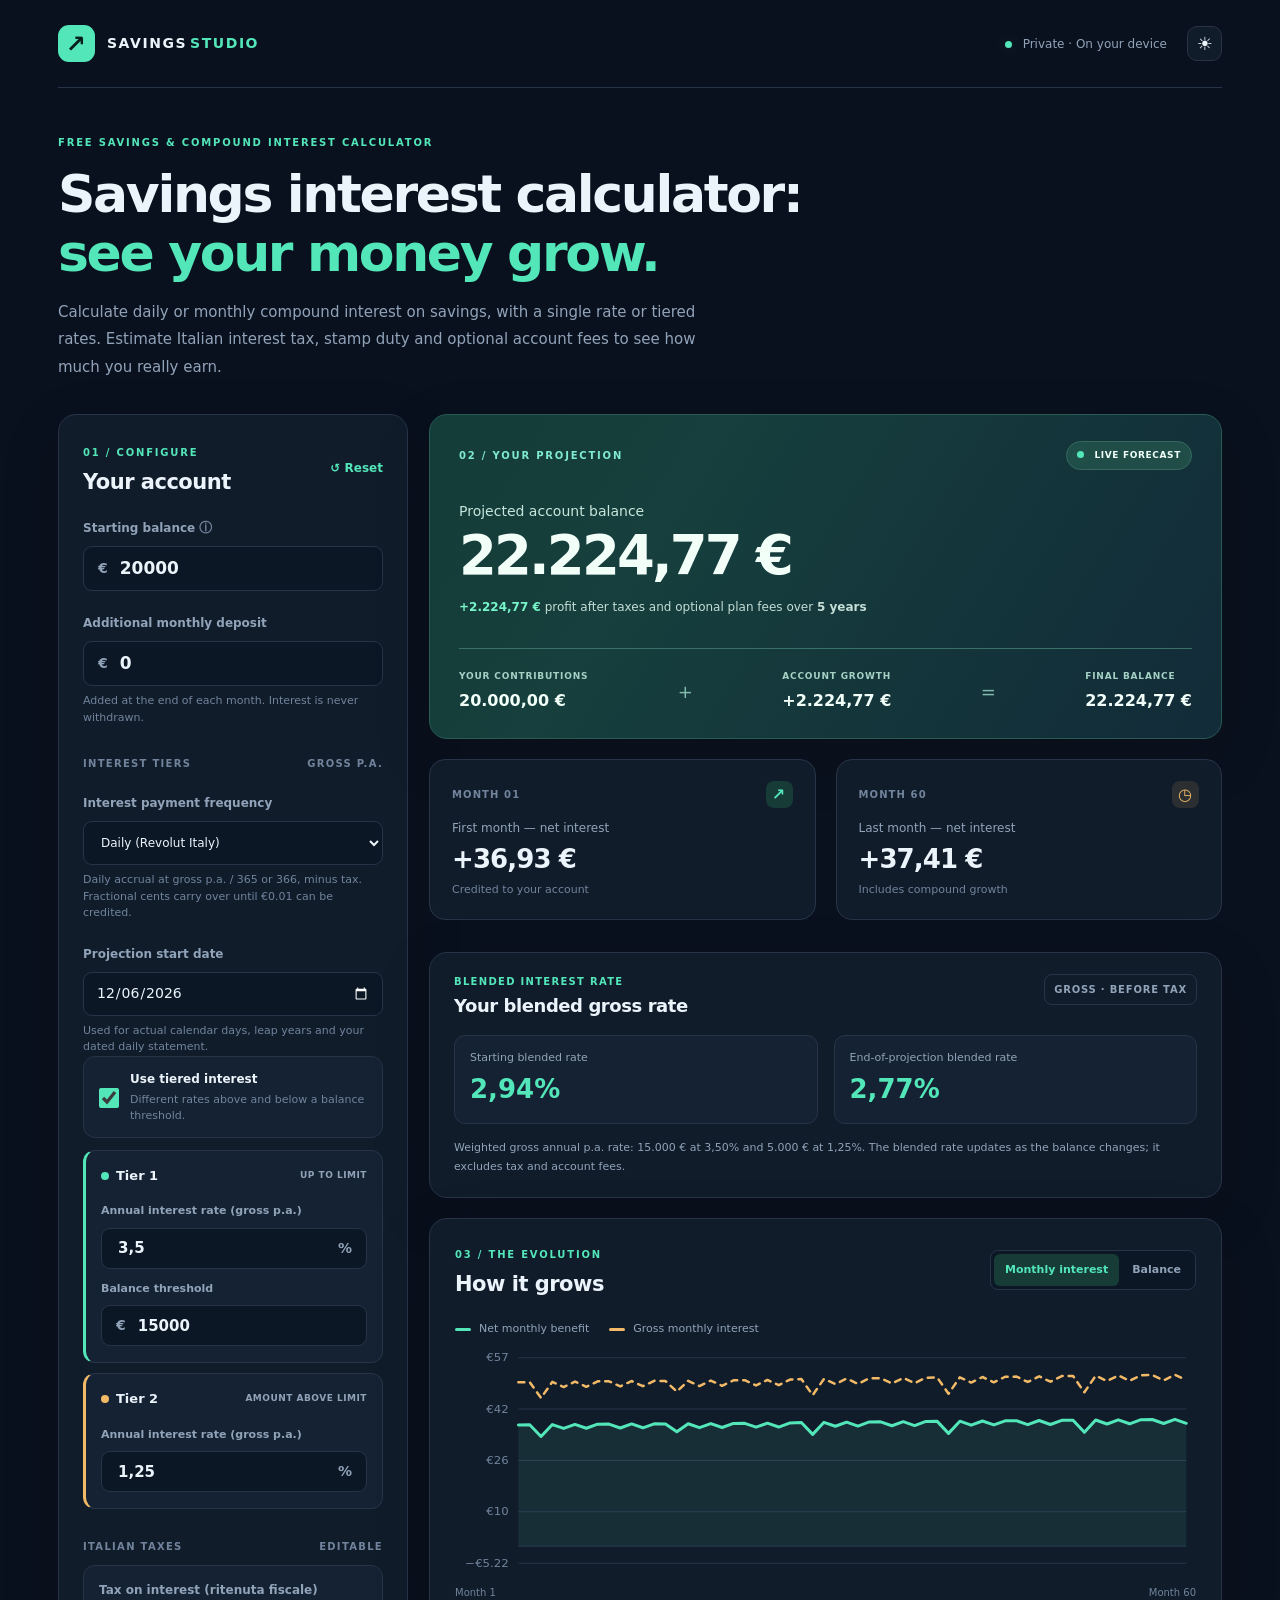
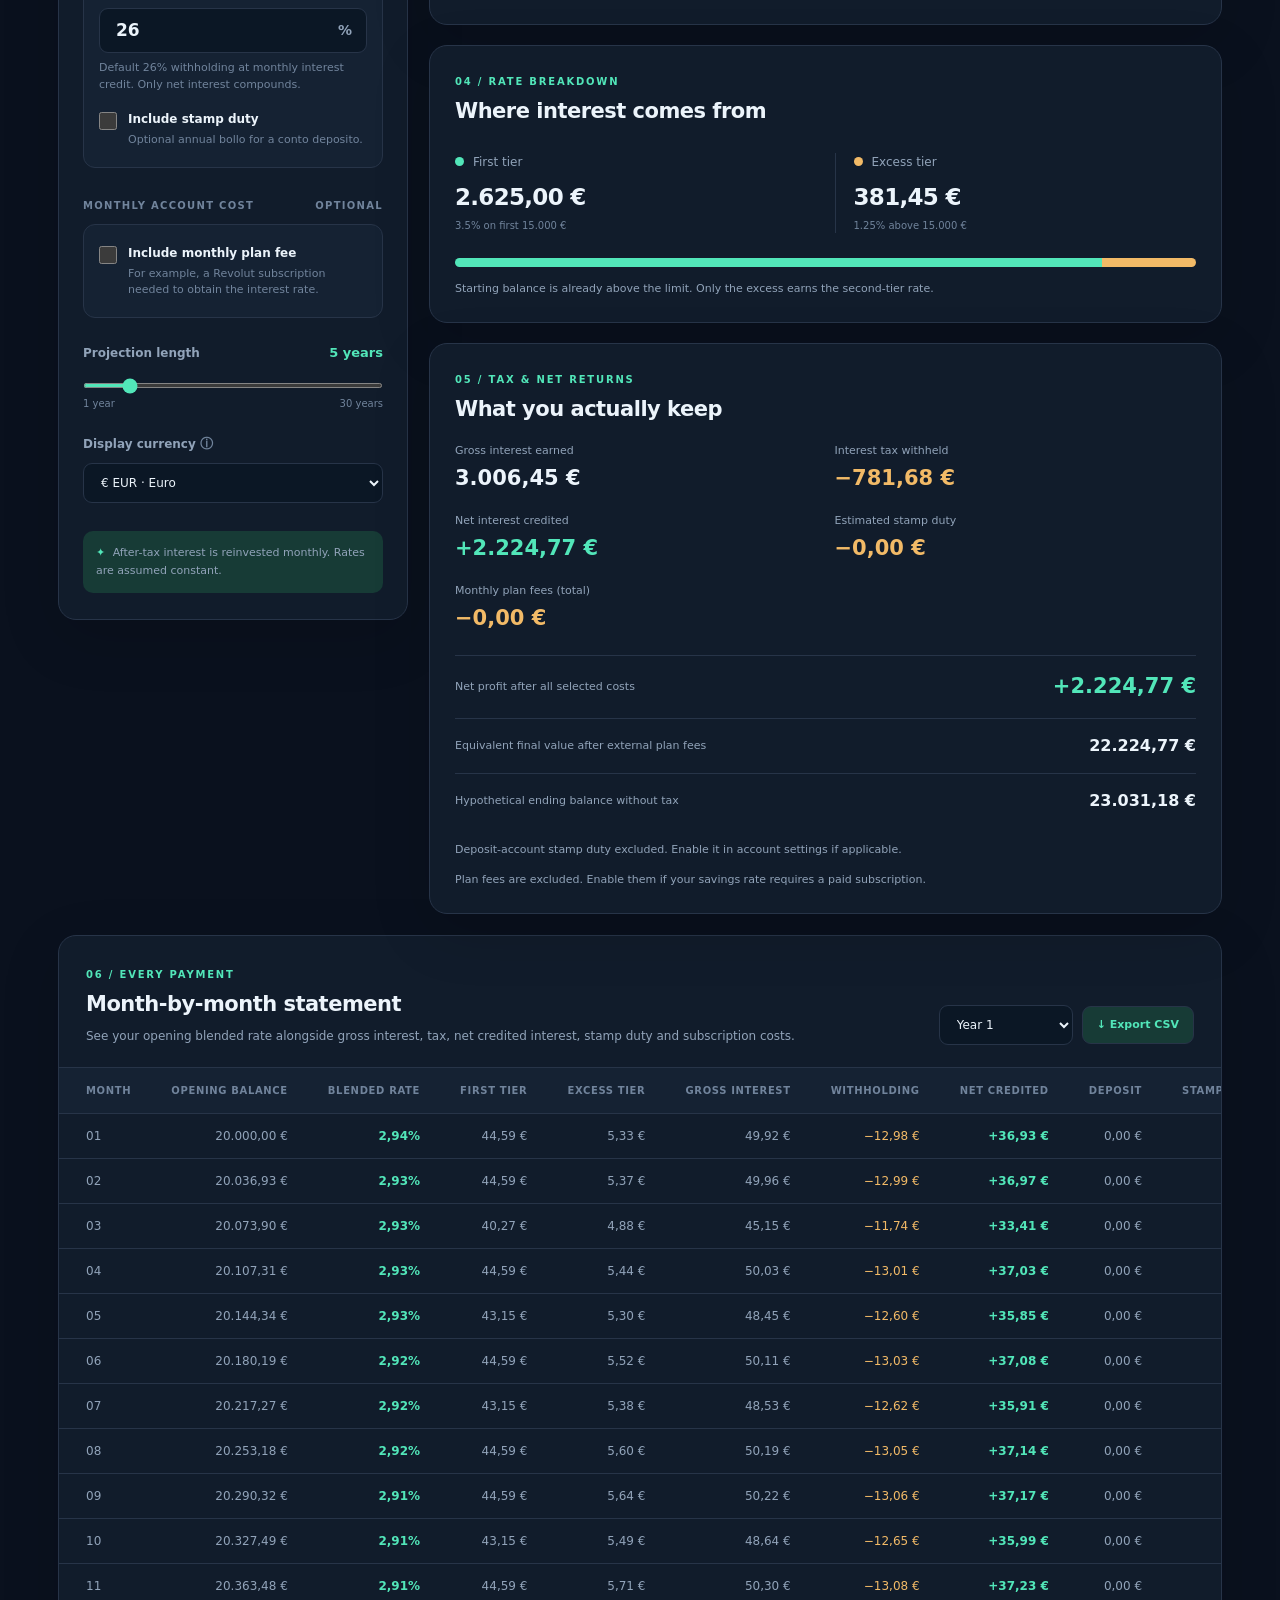
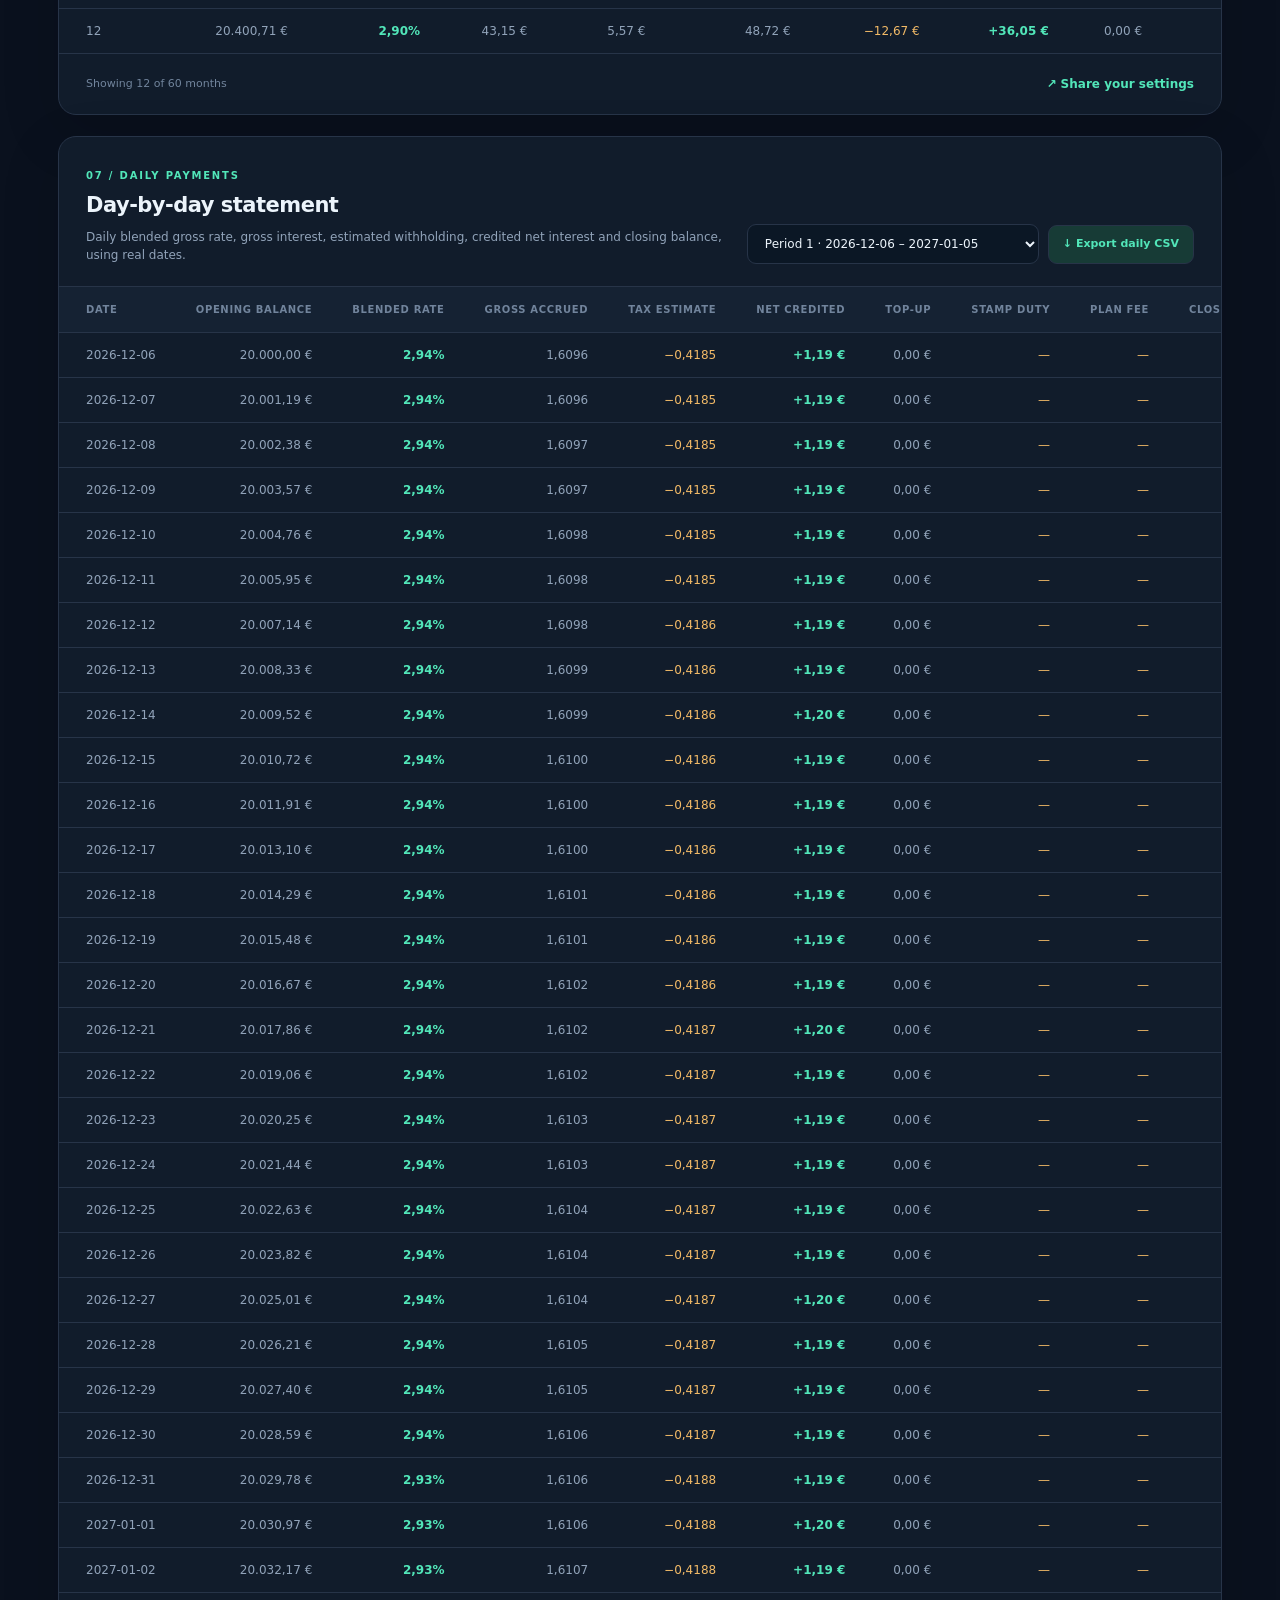
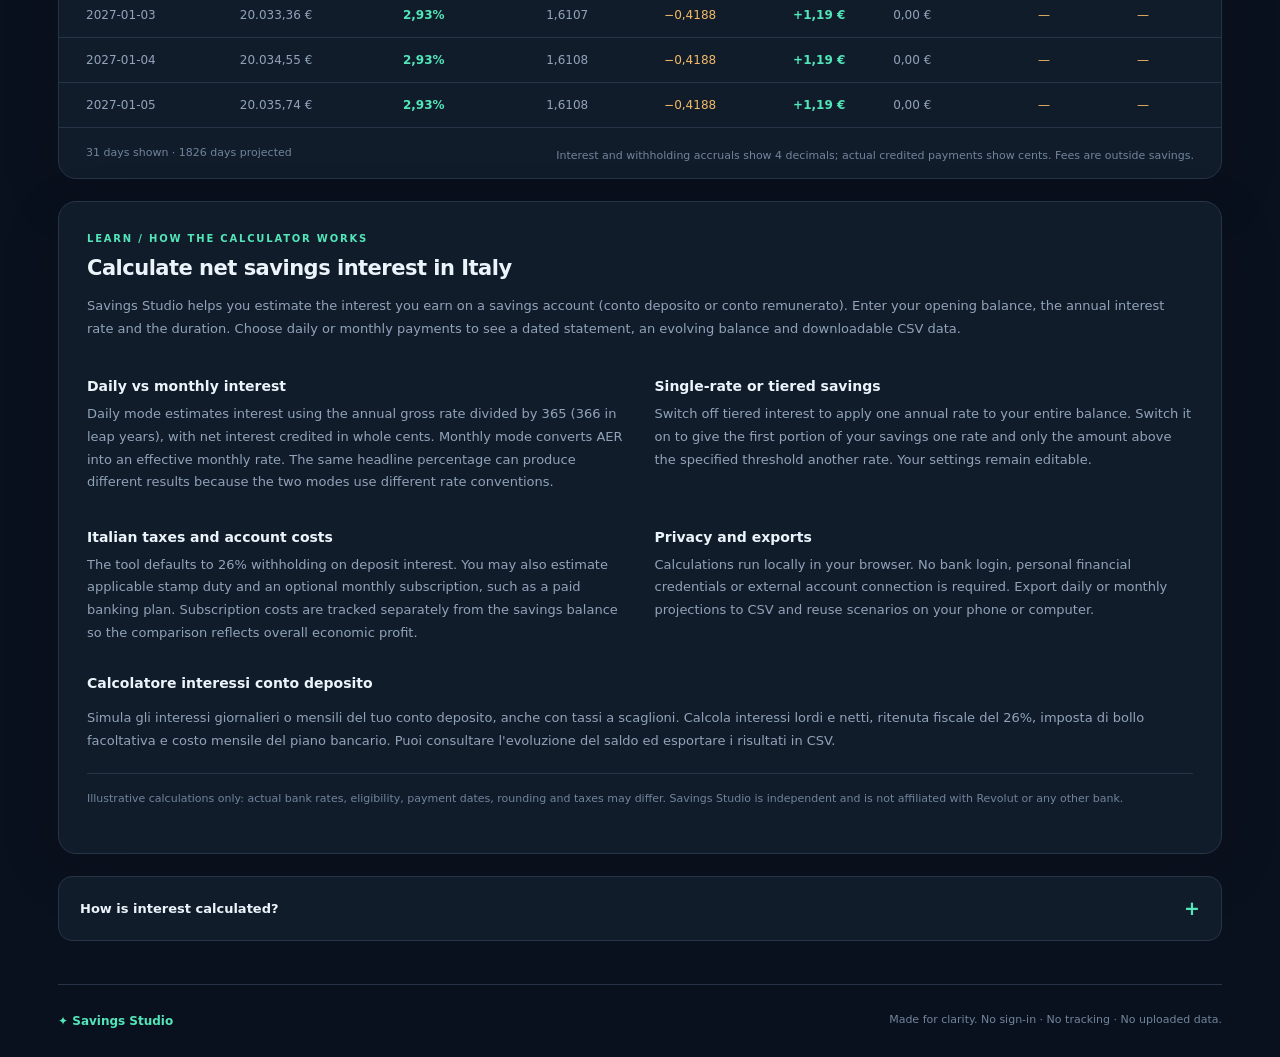
==== commit e0482696: "Clarify blended gross rate label" ====
--- a/index.html
+++ b/index.html
@@ -156,7 +156,7 @@
 
           <section class="panel blended-panel" aria-labelledby="blendedHeading">
             <div class="blended-heading">
-              <div><span class="eyebrow">BLENDED INTEREST RATE</span><h2 id="blendedHeading">Your effective rate across tiers</h2></div>
+              <div><span class="eyebrow">BLENDED INTEREST RATE</span><h2 id="blendedHeading">Your blended gross rate</h2></div>
               <span class="blended-tag">GROSS · BEFORE TAX</span>
             </div>
             <div class="blended-values">
--- a/assets/styles.css
+++ b/assets/styles.css
@@ -35,8 +35,8 @@
 .tier-mode-control small{line-height:1.45}
 .threshold-control[hidden],#excessTierCard[hidden]{display:none!important}
 body[data-rate-mode="single"] .breakdown-panel{display:none}
-body[data-rate-mode="single"] .statement-panel th:nth-child(4),
-body[data-rate-mode="single"] .statement-panel td:nth-child(4){display:none}
+body[data-rate-mode="single"] .statement-panel:not(#dailyStatementSection) th:nth-child(5),
+body[data-rate-mode="single"] .statement-panel:not(#dailyStatementSection) td:nth-child(5){display:none}
 
 /* Optional monthly plan subscription: external expense, not a savings withdrawal */
 #monthlyFeeContainer[hidden]{display:none!important}
@@ -62,3 +62,17 @@
 .seo-guide-grid p{margin:0 0 9px}
 .seo-guide .guide-disclaimer{font-size:11px;color:var(--muted-2);border-top:1px solid var(--line);padding-top:15px}
 @media(max-width:650px){.seo-guide{padding:20px 19px}.seo-guide-grid{grid-template-columns:1fr;gap:3px}.seo-guide-body{font-size:12px}}
+
+/* Gross blended annual rate — one rate reflecting the weight of each tier */
+.blended-panel{padding:21px 24px;margin-top:12px}
+.blended-heading{display:flex;align-items:flex-start;justify-content:space-between;gap:12px;flex-wrap:wrap}
+.blended-heading .eyebrow{display:block;color:var(--mint);letter-spacing:.13em;font-weight:800;font-size:10px}
+.blended-heading h2{color:var(--text);font-size:18px;font-weight:760;line-height:1.35;margin:5px 0}
+.blended-tag{border-radius:8px;border:1px solid var(--line);color:var(--muted);font-size:10px;letter-spacing:.08em;font-weight:750;padding:7px 9px}
+.blended-values{display:grid;grid-template-columns:repeat(2,minmax(0,1fr));gap:16px;margin-top:12px}
+.blended-values>div{background:var(--card-2);border:1px solid var(--line);border-radius:11px;padding:14px 15px;min-width:0}
+.blended-values span{display:block;color:var(--muted);font-size:11px;line-height:1.4;margin-bottom:5px}
+.blended-values strong{display:block;color:var(--mint);font-size:26px;font-weight:800;font-variant-numeric:tabular-nums}
+.blended-note{color:var(--muted);font-size:11px;line-height:1.65;margin:15px 0 0}
+td.blended-cell{font-weight:750;color:var(--mint);white-space:nowrap}
+@media(max-width:450px){.blended-panel{padding:18px}.blended-values{gap:9px}.blended-values>div{padding:12px 10px}.blended-values strong{font-size:22px}.blended-heading h2{font-size:16px}}
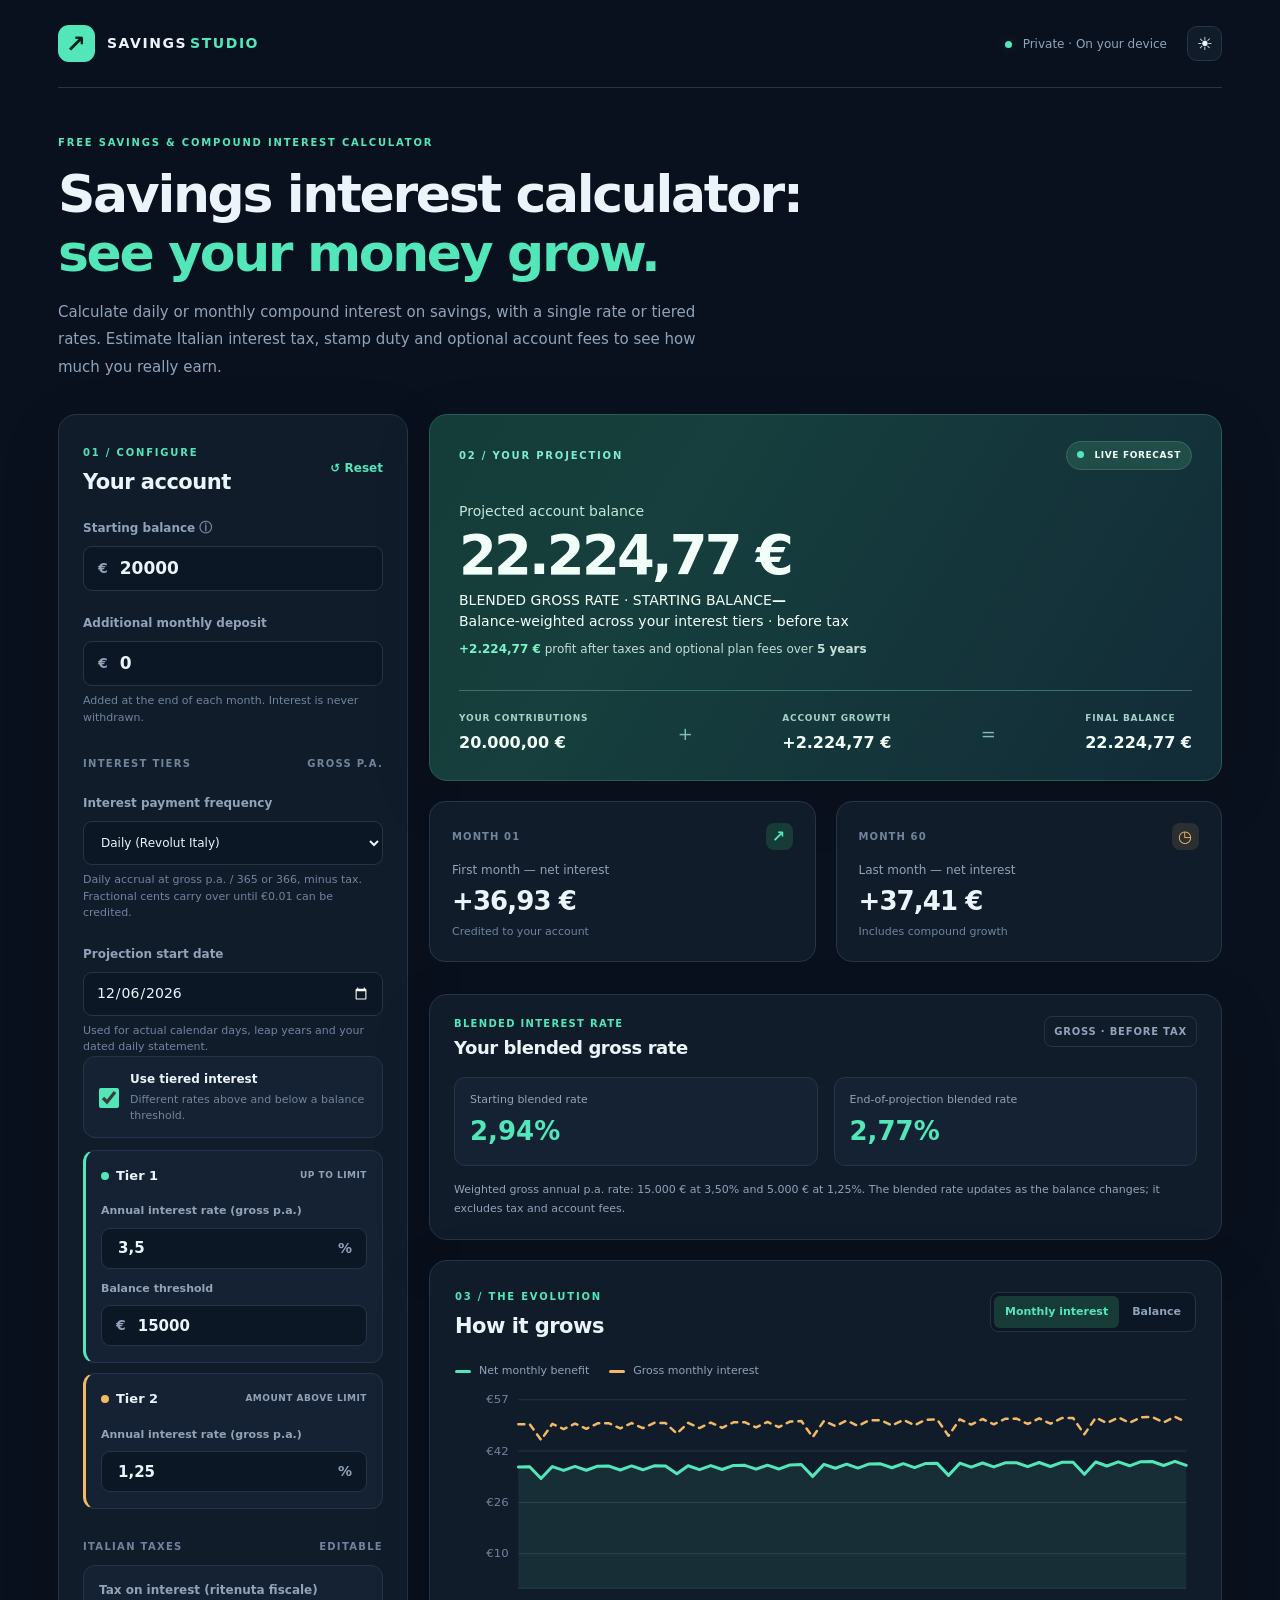
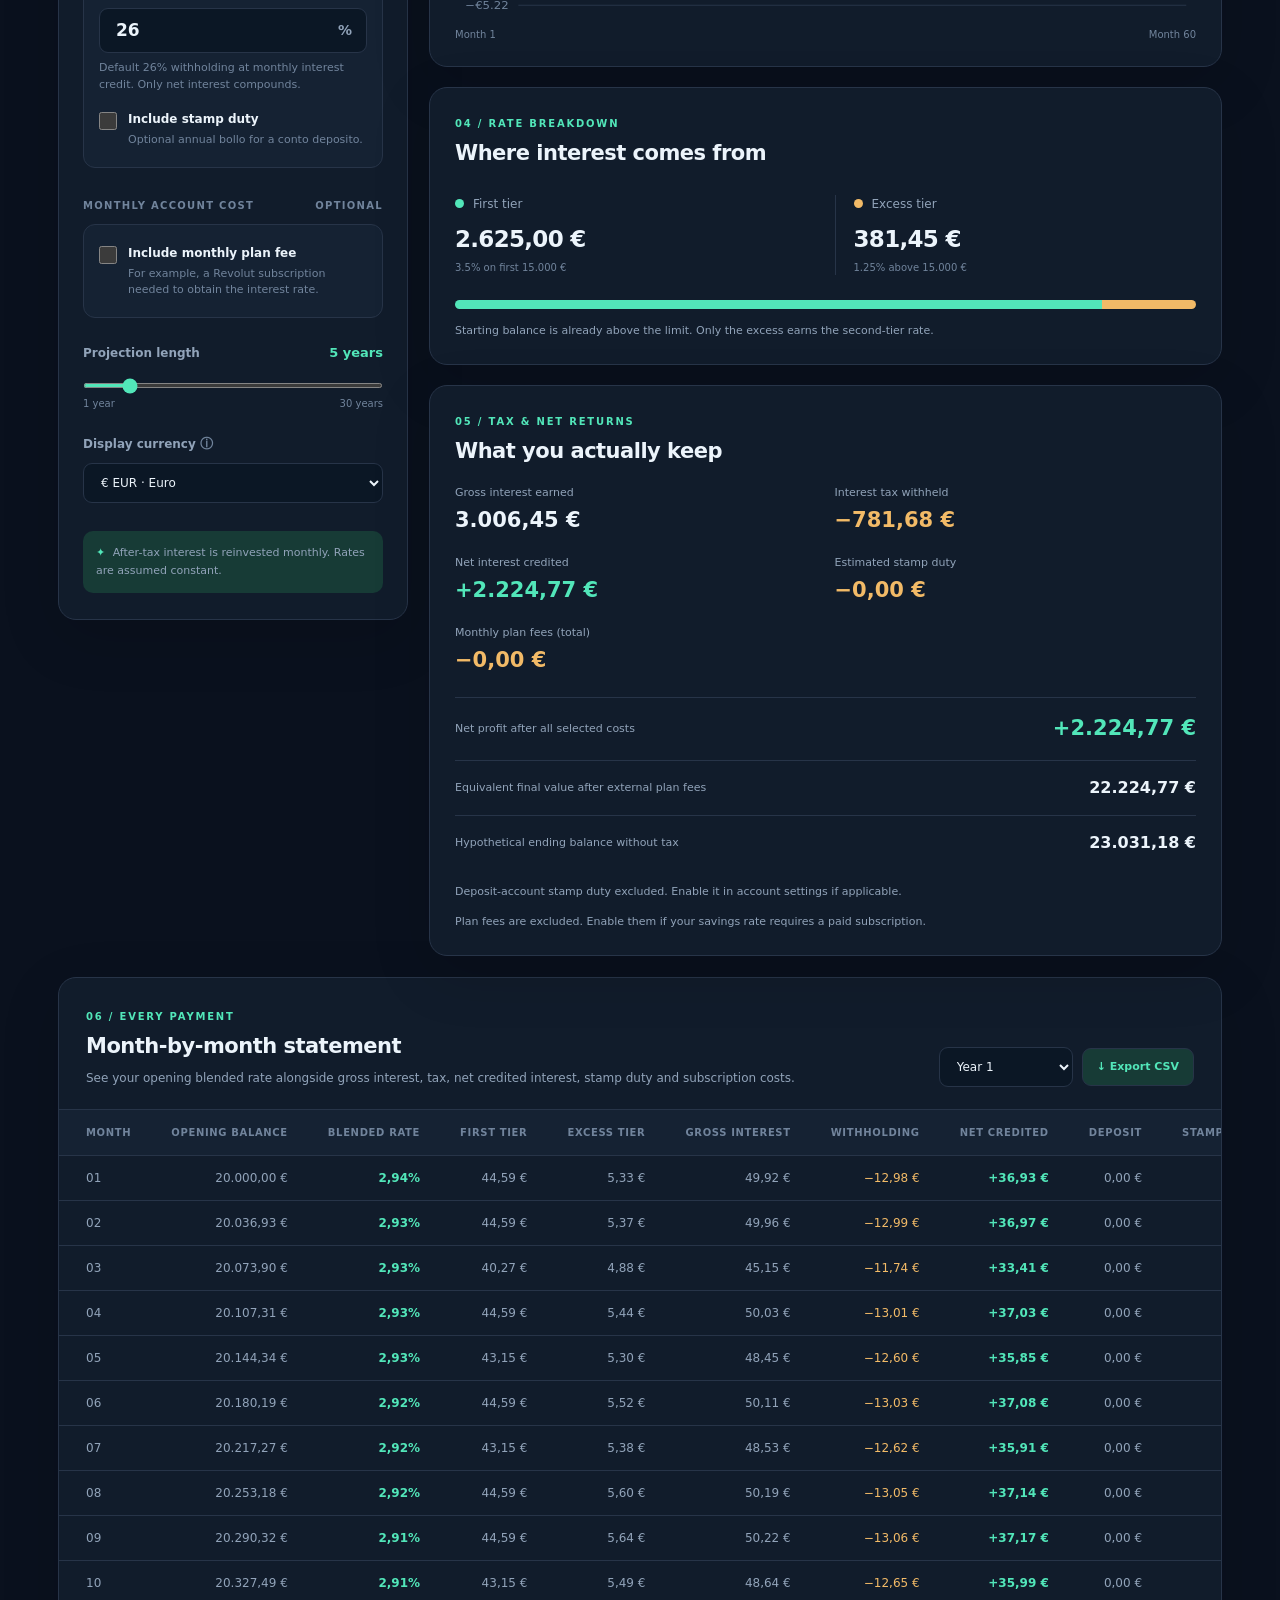
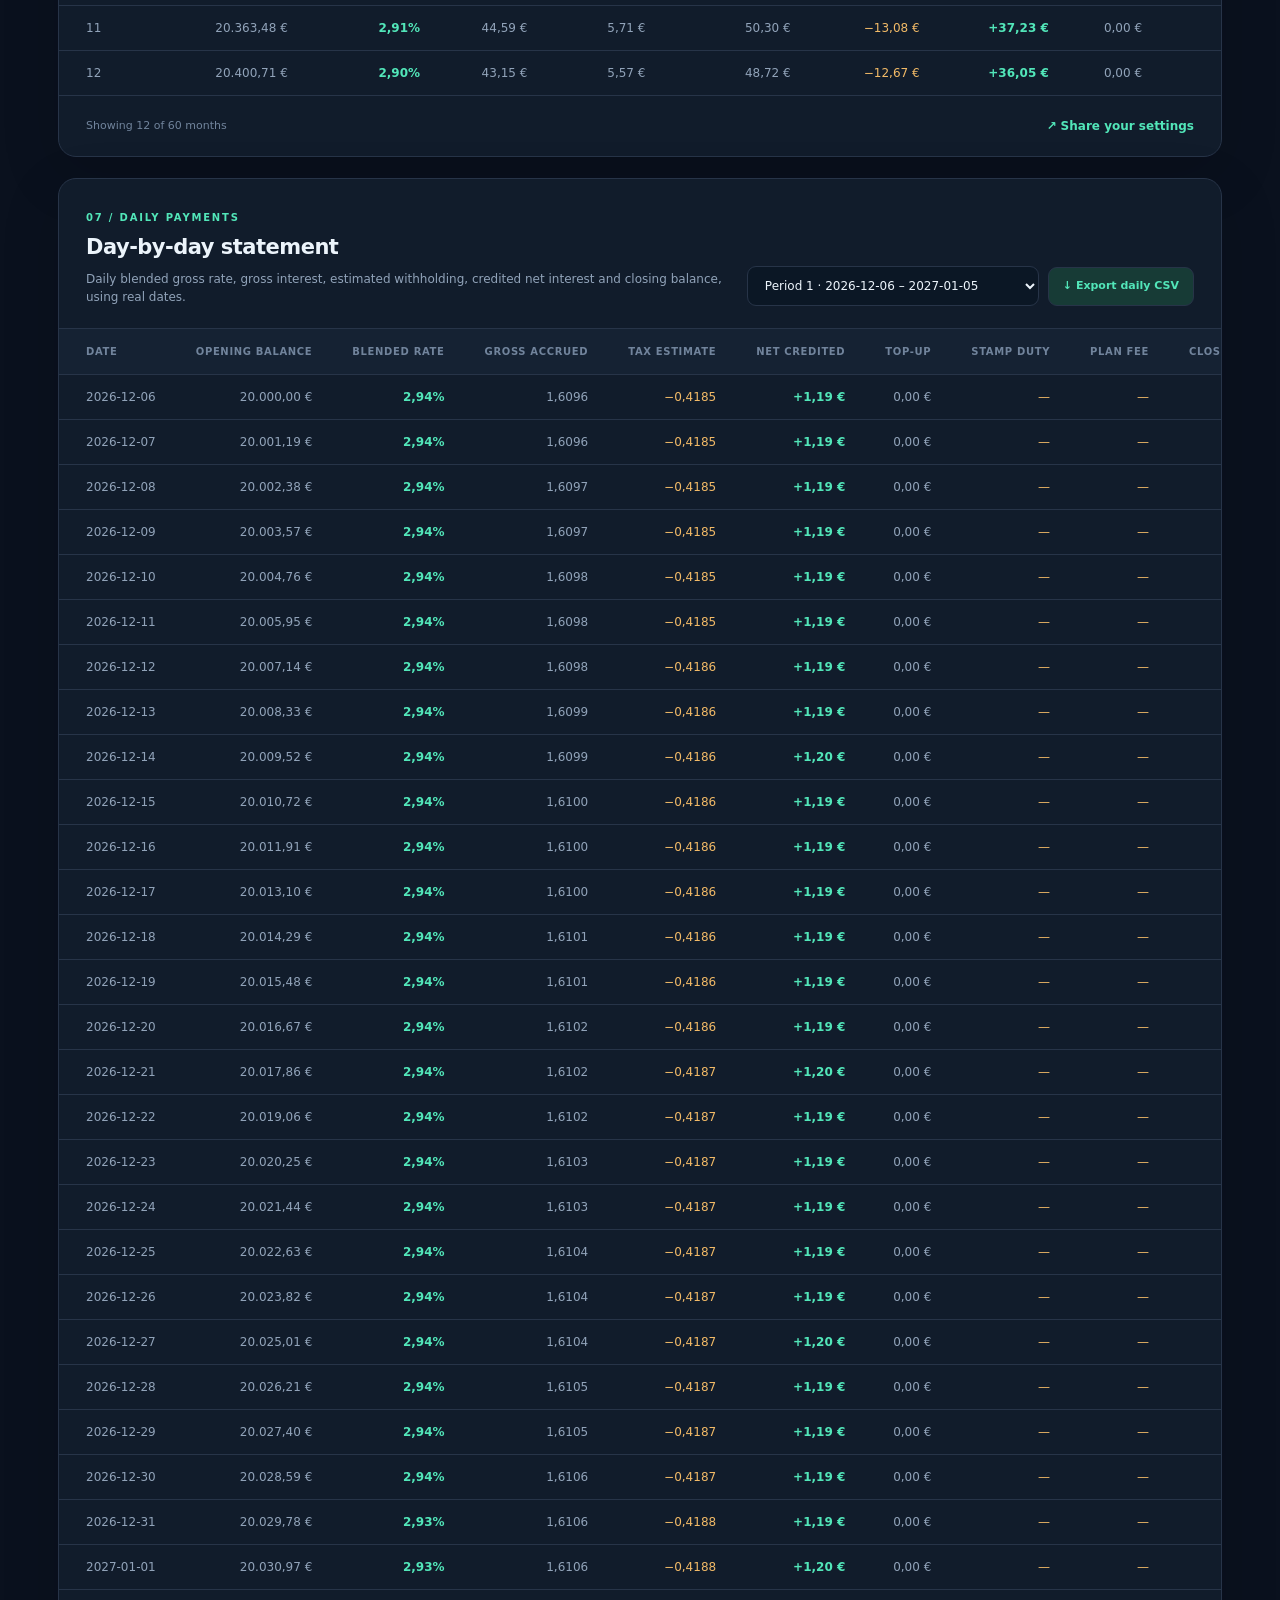
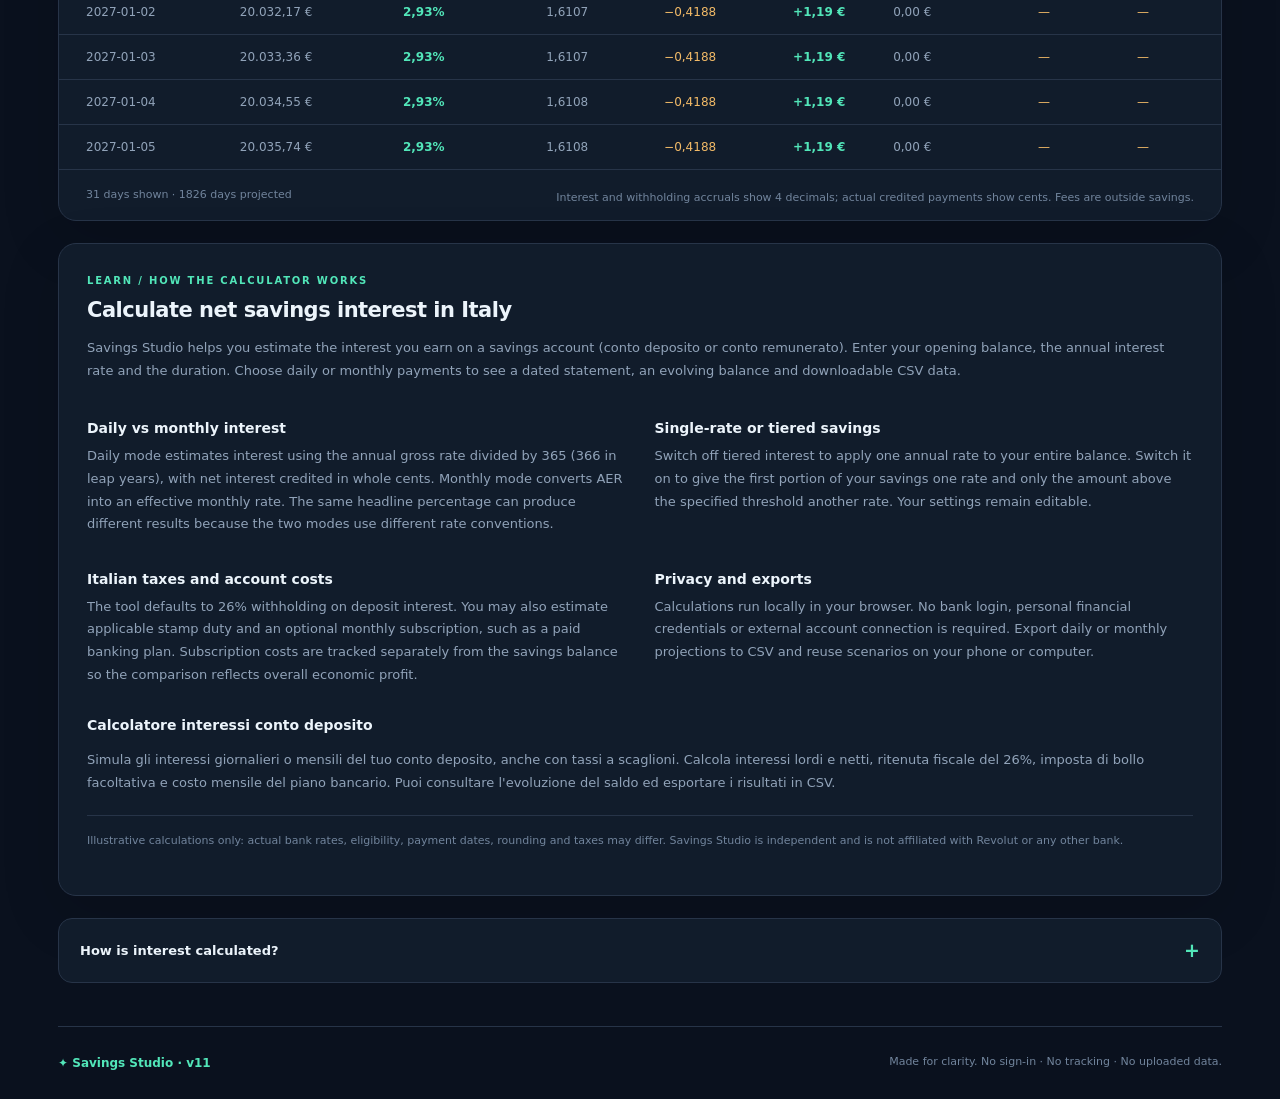
==== commit 9e3e39e6: "Surface blended gross rate in main summary and refresh browser assets" ====
--- a/index.html
+++ b/index.html
@@ -34,8 +34,8 @@
   <link rel="icon" href="./assets/favicon.svg" type="image/svg+xml" />
   <link rel="apple-touch-icon" href="./assets/icon-192.png" />
   <link rel="manifest" href="./manifest.webmanifest" />
-  <link rel="stylesheet" href="./assets/styles.css" />
-  <script src="./assets/app.mjs" type="module"></script>
+  <link rel="stylesheet" href="./assets/styles.css?v=11" />
+  <script src="./assets/app.mjs?v=11" type="module"></script>
 </head>
 <body>
   <div class="shell">
@@ -145,7 +145,11 @@
             <div class="hero-top"><span class="eyebrow">02 / YOUR PROJECTION</span><span class="forecast-tag"><span class="status-dot"></span> LIVE FORECAST</span></div>
             <div class="hero-label">Projected account balance</div>
             <div id="endingBalance" class="hero-balance">€20.000,00</div>
-            <div class="hero-note"><span id="totalInterest" class="positive">+£0.00</span> <span>profit after taxes and optional plan fees over <strong id="durationLabel">5 years</strong></span></div>
+            <div class="hero-blended" aria-label="Gross blended interest rate at the starting balance">
+              <div><span class="hero-blended-label">BLENDED GROSS RATE · STARTING BALANCE</span><strong id="heroBlendedRate">—</strong></div>
+              <span class="hero-blended-note">Balance-weighted across your interest tiers · before tax</span>
+            </div>
+            <div class="hero-note"><span id="totalInterest" class="positive">+€0,00</span> <span>profit after taxes and optional plan fees over <strong id="durationLabel">5 years</strong></span></div>
             <div class="hero-bottom"><div><small>YOUR CONTRIBUTIONS</small><strong id="totalContributions">—</strong></div><span class="hero-plus">+</span><div><small>ACCOUNT GROWTH</small><strong id="heroInterest">—</strong></div><span class="hero-equals">=</span><div><small>FINAL BALANCE</small><strong id="heroFinal">—</strong></div></div>
           </section>
 
@@ -260,7 +264,7 @@
 
             <details class="explain-panel"><summary>How is interest calculated? <span>+</span></summary><div><p>Monthly mode treats inputs as AER and uses <code>(1 + AER / 100)^(1/12) − 1</code>. Daily mode treats the inputs as gross annual p.a. rates, calculates daily accrued interest using the actual calendar year (365/366 days), withholds 26% by default and carries fractional net cents until €0.01 can be credited. These are different rate conventions; the same number may produce different annual results.</p><p>Gross interest is rounded to cents for each tier. The configured Italian withholding tax (default 26%) is deducted when interest is credited. Only net interest compounds; any monthly top-up is added at month-end.</p><p>If enabled, annual stamp duty is estimated at the selected rate (default 0.20%) on the year-end balance, with a €1 minimum, and deducted every 12 months. Actual bank charges depend on statement timing and product terms. This is an illustrative estimate, not a tax determination.</p><p>When the optional monthly plan fee is enabled, it is assumed to be paid outside the savings account. The account balance and future interest are therefore unchanged, but total profit and monthly net benefit are reduced by each subscription payment.</p><p>This is an illustrative forecast, not a bank statement. Bank payment dates, taxes rounded to cents, rate conventions, promotional periods, and fees may differ from this projection. Switching currencies changes the symbol, not the numeric amounts.</p></div></details>
     </main>
-    <footer class="site-footer"><span>✦ Savings Studio</span><span>Made for clarity. No sign-in · No tracking · No uploaded data.</span></footer>
+    <footer class="site-footer"><span>✦ Savings Studio · v11</span><span>Made for clarity. No sign-in · No tracking · No uploaded data.</span></footer>
   </div>
   <div class="toast" id="toast" role="status" aria-live="polite"></div>
 </body>
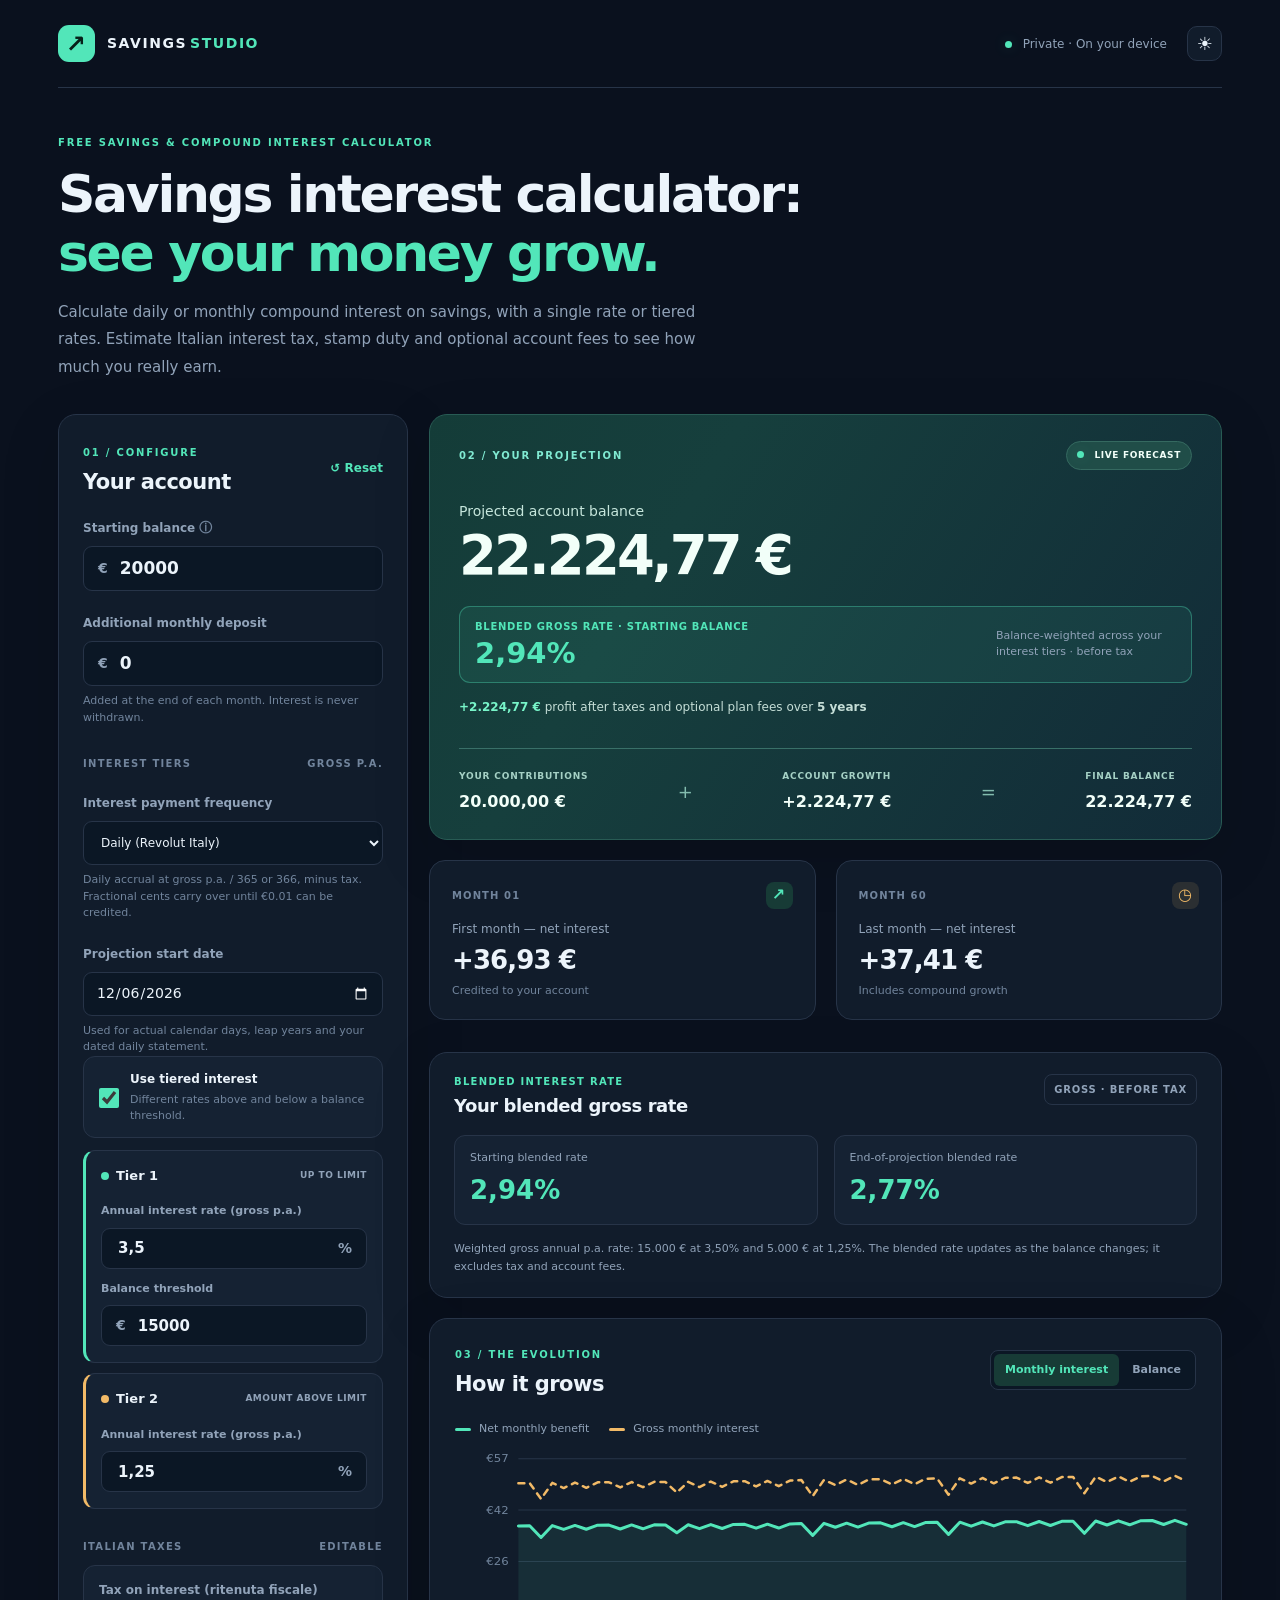
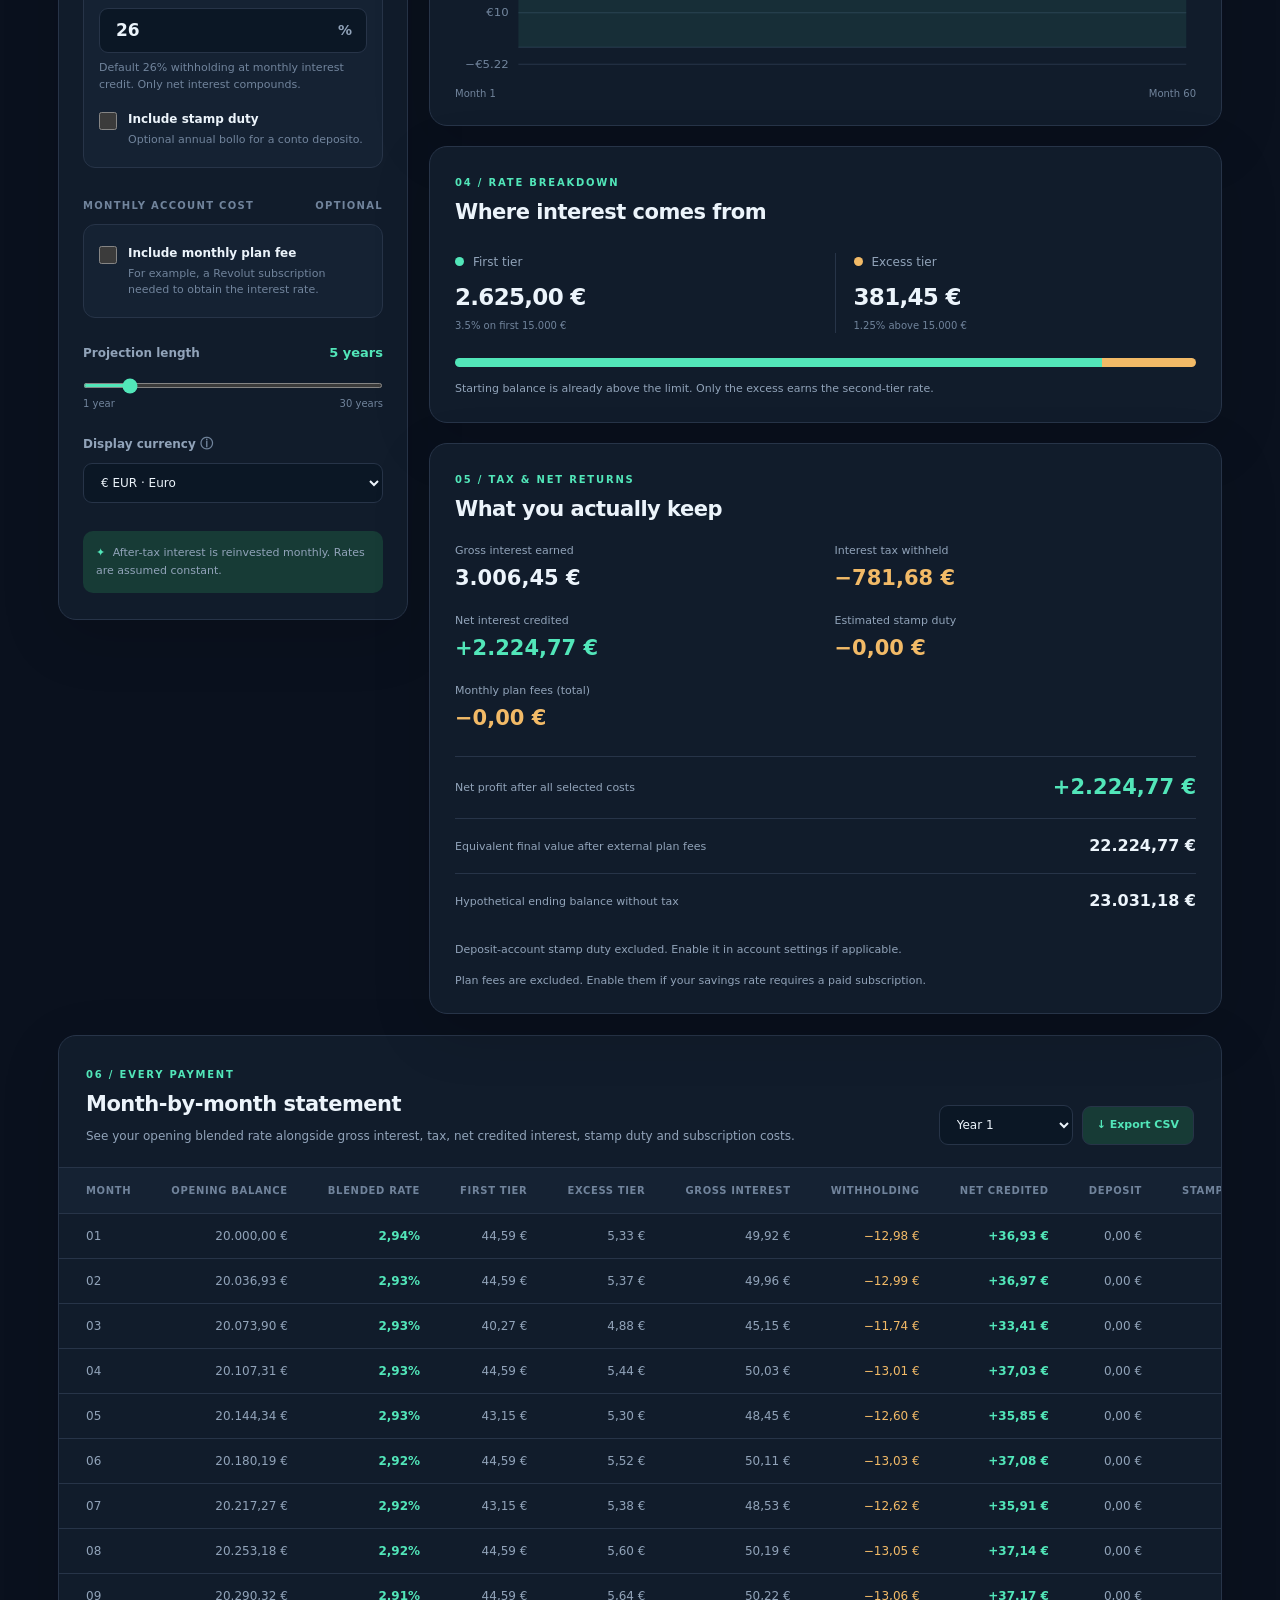
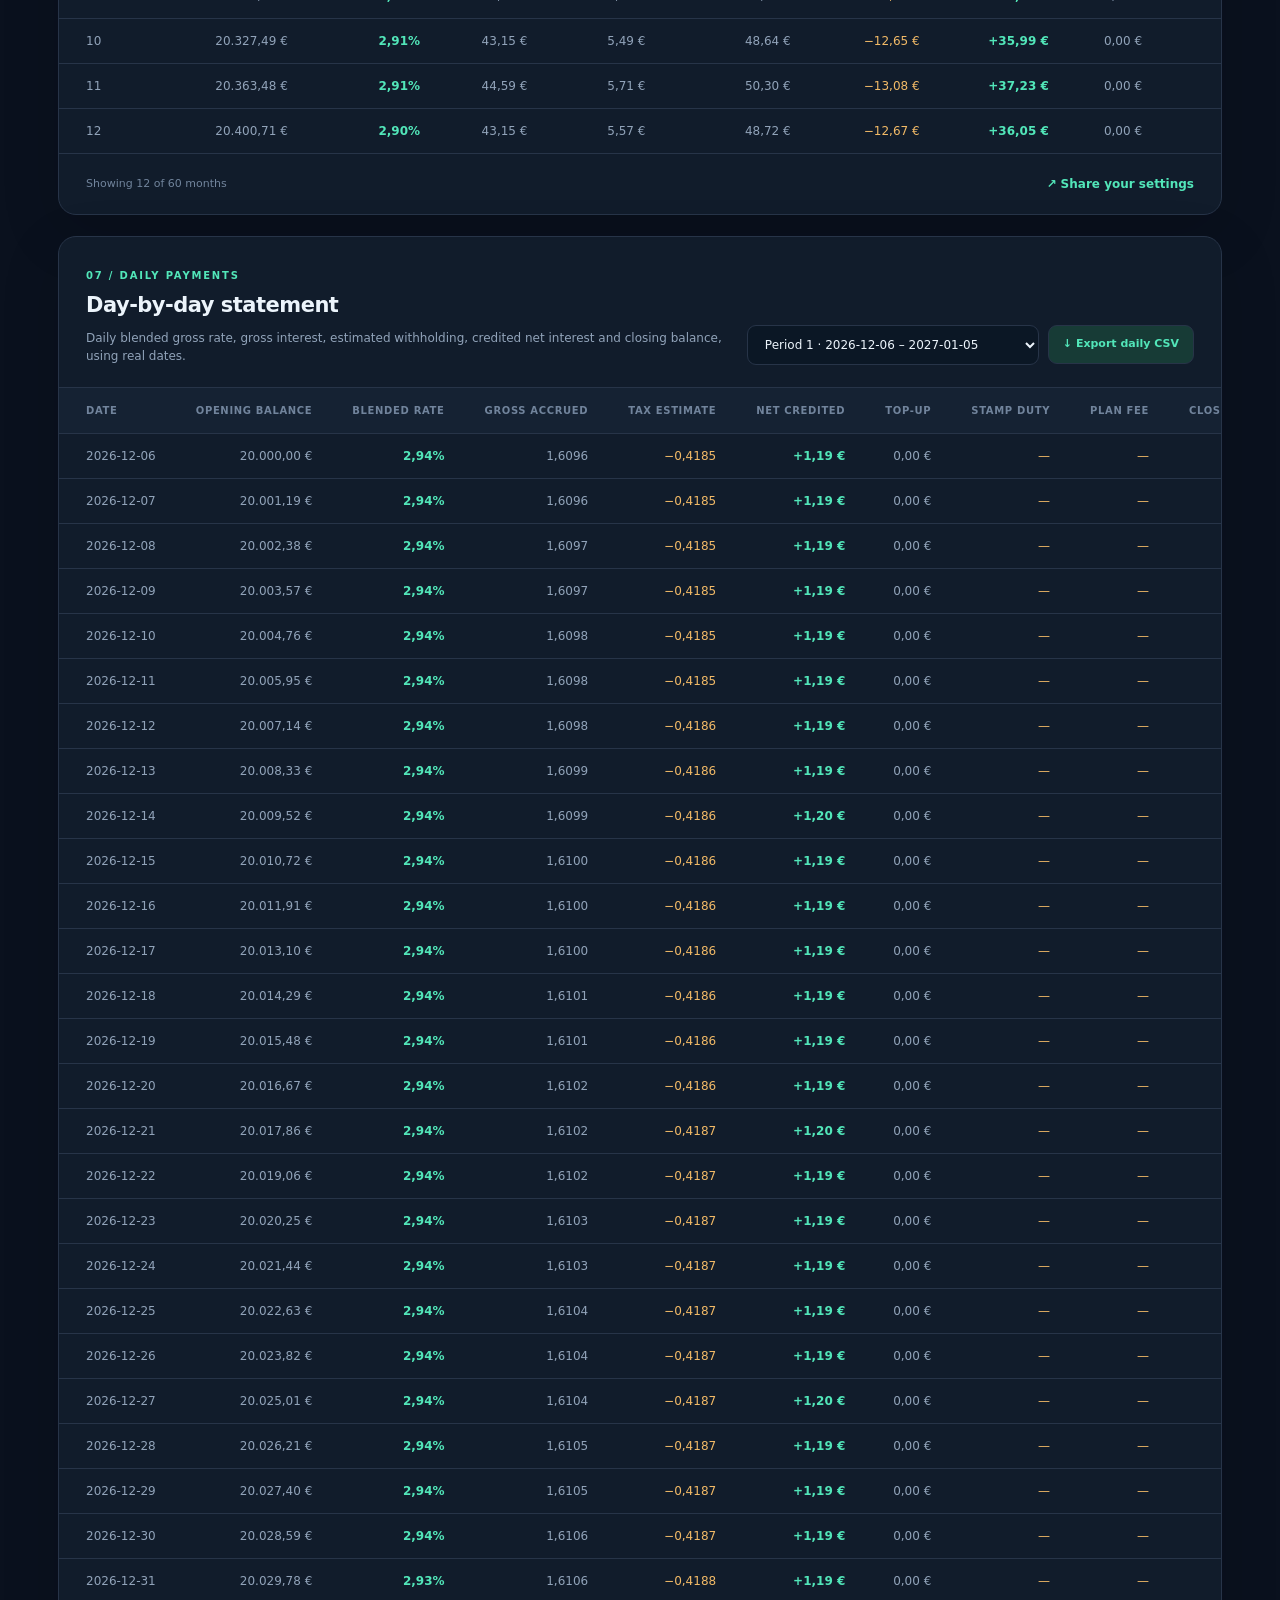
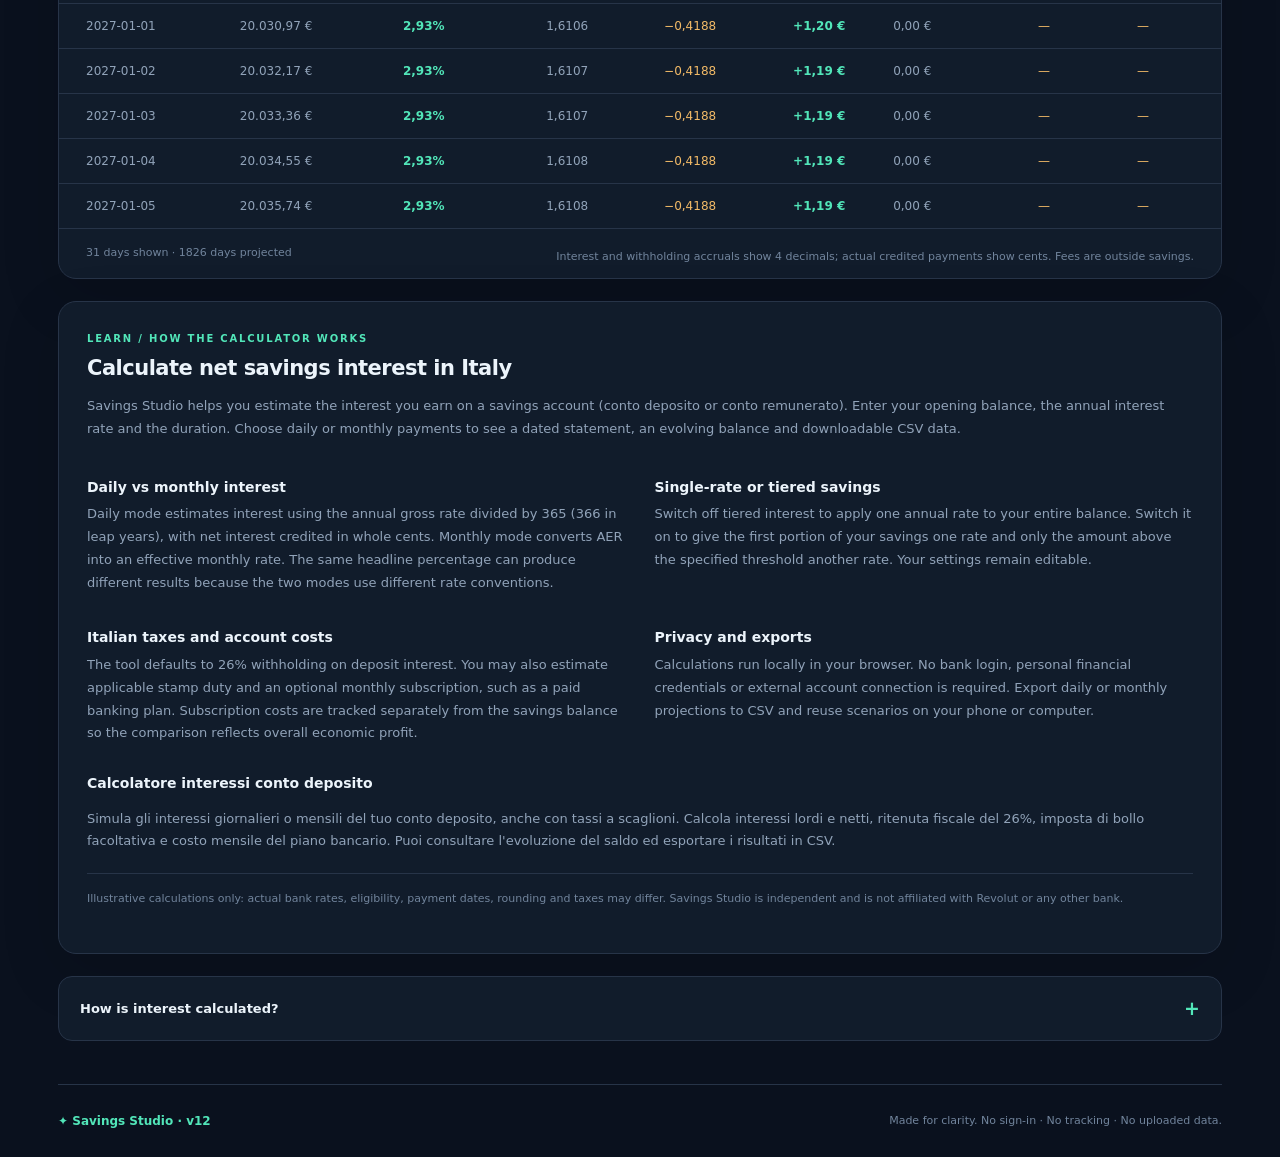
==== commit e2e2ab5f: "Publish version 12 of Savings Studio with fixed blended interest display" ====
--- a/index.html
+++ b/index.html
@@ -34,8 +34,8 @@
   <link rel="icon" href="./assets/favicon.svg" type="image/svg+xml" />
   <link rel="apple-touch-icon" href="./assets/icon-192.png" />
   <link rel="manifest" href="./manifest.webmanifest" />
-  <link rel="stylesheet" href="./assets/styles.css?v=11" />
-  <script src="./assets/app.mjs?v=11" type="module"></script>
+  <link rel="stylesheet" href="./assets/styles.css?v=12" />
+  <script src="./assets/app.mjs?v=12" type="module"></script>
 </head>
 <body>
   <div class="shell">
@@ -264,7 +264,7 @@
 
             <details class="explain-panel"><summary>How is interest calculated? <span>+</span></summary><div><p>Monthly mode treats inputs as AER and uses <code>(1 + AER / 100)^(1/12) − 1</code>. Daily mode treats the inputs as gross annual p.a. rates, calculates daily accrued interest using the actual calendar year (365/366 days), withholds 26% by default and carries fractional net cents until €0.01 can be credited. These are different rate conventions; the same number may produce different annual results.</p><p>Gross interest is rounded to cents for each tier. The configured Italian withholding tax (default 26%) is deducted when interest is credited. Only net interest compounds; any monthly top-up is added at month-end.</p><p>If enabled, annual stamp duty is estimated at the selected rate (default 0.20%) on the year-end balance, with a €1 minimum, and deducted every 12 months. Actual bank charges depend on statement timing and product terms. This is an illustrative estimate, not a tax determination.</p><p>When the optional monthly plan fee is enabled, it is assumed to be paid outside the savings account. The account balance and future interest are therefore unchanged, but total profit and monthly net benefit are reduced by each subscription payment.</p><p>This is an illustrative forecast, not a bank statement. Bank payment dates, taxes rounded to cents, rate conventions, promotional periods, and fees may differ from this projection. Switching currencies changes the symbol, not the numeric amounts.</p></div></details>
     </main>
-    <footer class="site-footer"><span>✦ Savings Studio · v11</span><span>Made for clarity. No sign-in · No tracking · No uploaded data.</span></footer>
+    <footer class="site-footer"><span>✦ Savings Studio · v12</span><span>Made for clarity. No sign-in · No tracking · No uploaded data.</span></footer>
   </div>
   <div class="toast" id="toast" role="status" aria-live="polite"></div>
 </body>
--- a/assets/styles.css
+++ b/assets/styles.css
@@ -76,3 +76,11 @@
 .blended-note{color:var(--muted);font-size:11px;line-height:1.65;margin:15px 0 0}
 td.blended-cell{font-weight:750;color:var(--mint);white-space:nowrap}
 @media(max-width:450px){.blended-panel{padding:18px}.blended-values{gap:9px}.blended-values>div{padding:12px 10px}.blended-values strong{font-size:22px}.blended-heading h2{font-size:16px}}
+
+/* Blended rate, featured in the main balance summary (v11) */
+.hero-blended{margin:16px 0 15px;padding:12px 15px;display:flex;justify-content:space-between;align-items:center;gap:14px;flex-wrap:wrap;border:1px solid rgba(82,230,185,.35);border-radius:11px;background:rgba(82,230,185,.075)}
+.hero-blended>div{display:flex;flex-direction:column;gap:3px}
+.hero-blended-label{display:block;color:var(--mint);letter-spacing:.07em;font-size:10px;font-weight:800}
+.hero-blended strong{display:block;color:var(--mint);font-size:29px;font-weight:850;font-variant-numeric:tabular-nums;line-height:1.15}
+.hero-blended-note{color:var(--muted);max-width:180px;font-size:11px;line-height:1.45}
+@media(max-width:500px){.hero-blended{padding:12px;gap:5px}.hero-blended strong{font-size:27px}.hero-blended-note{max-width:none}}
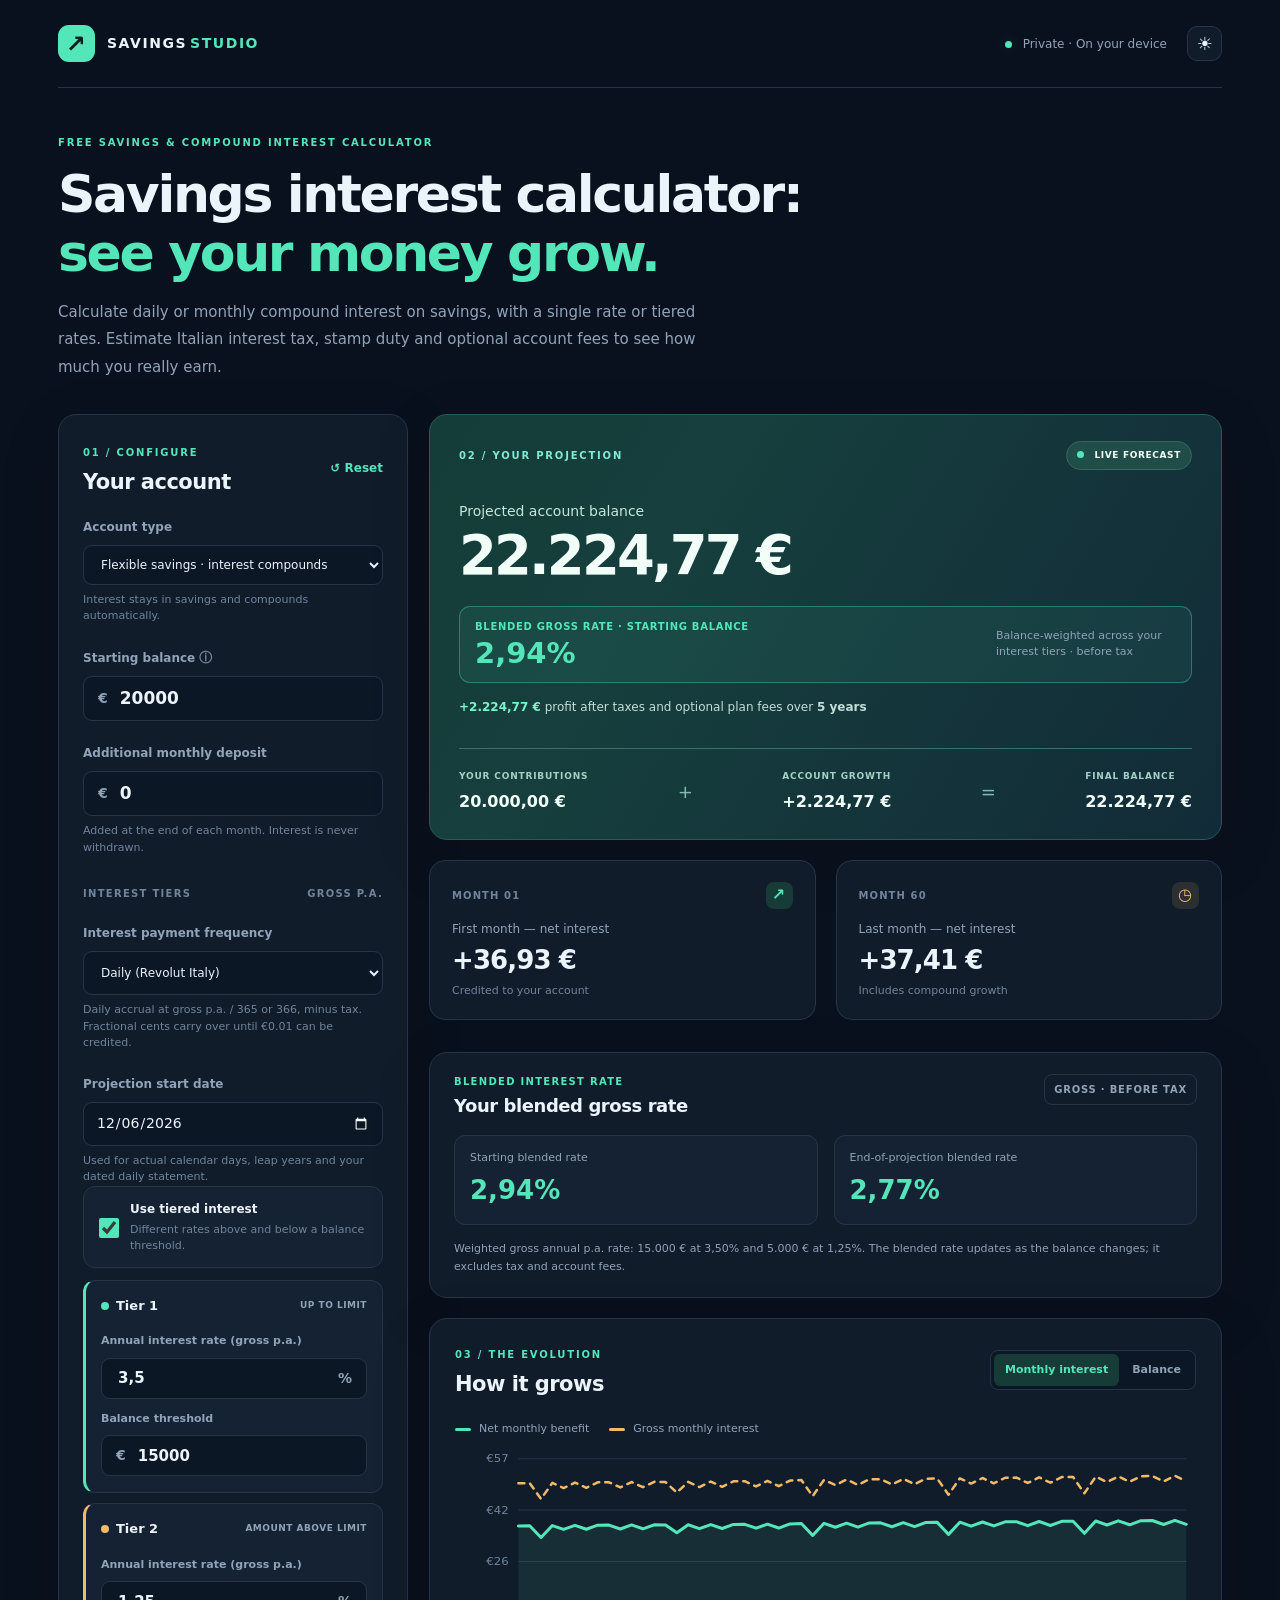
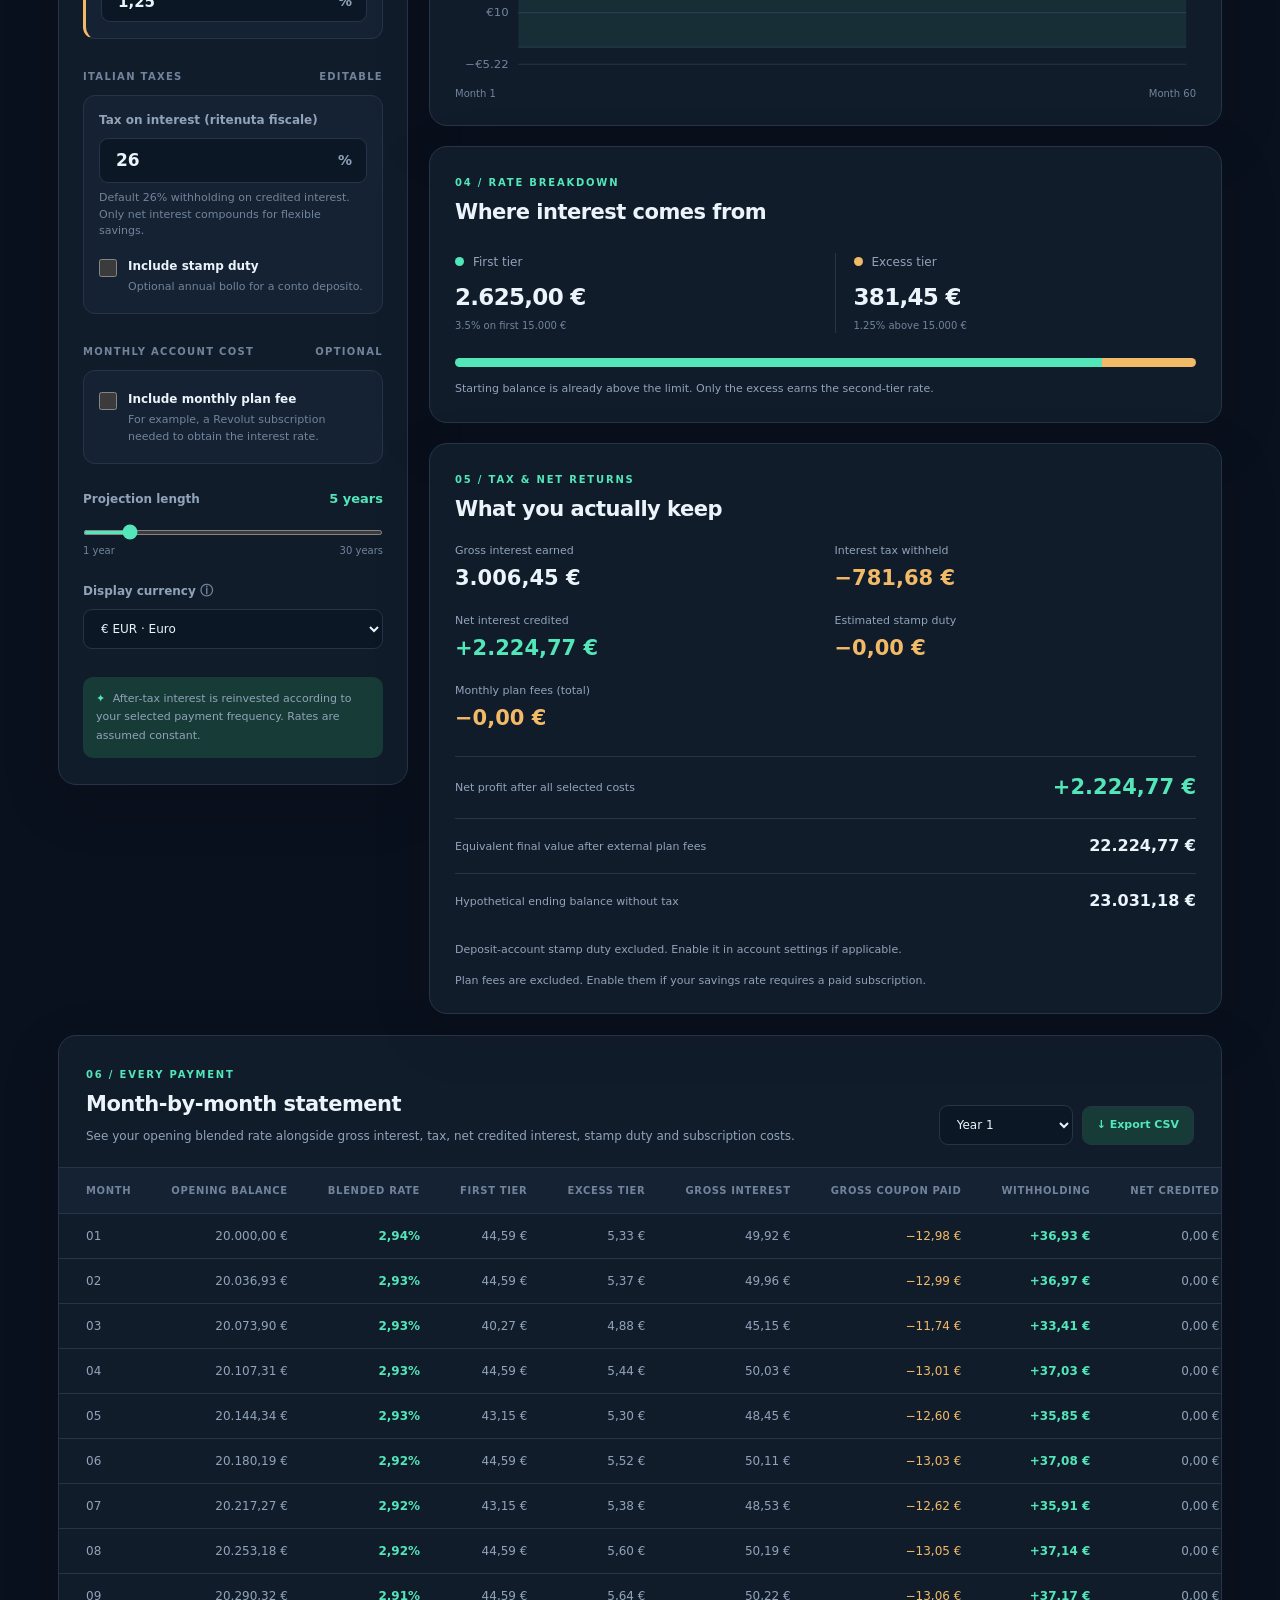
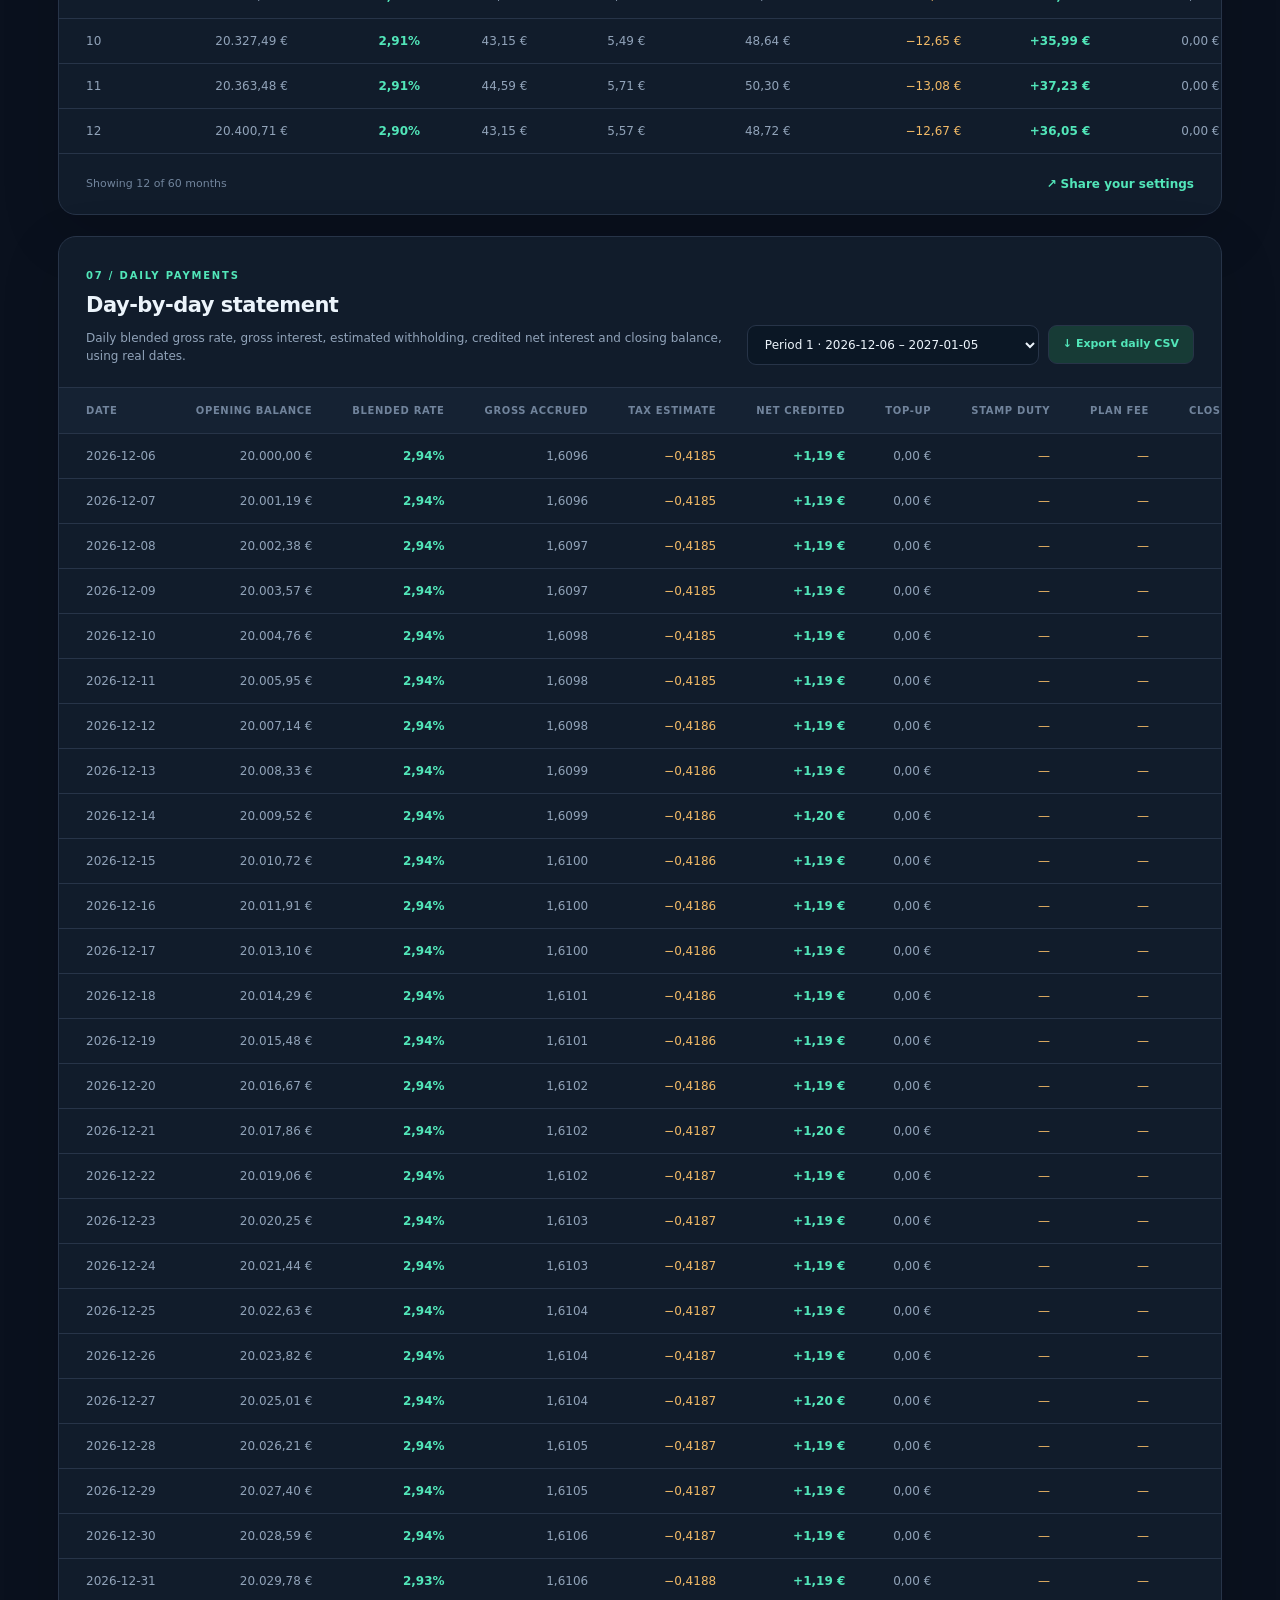
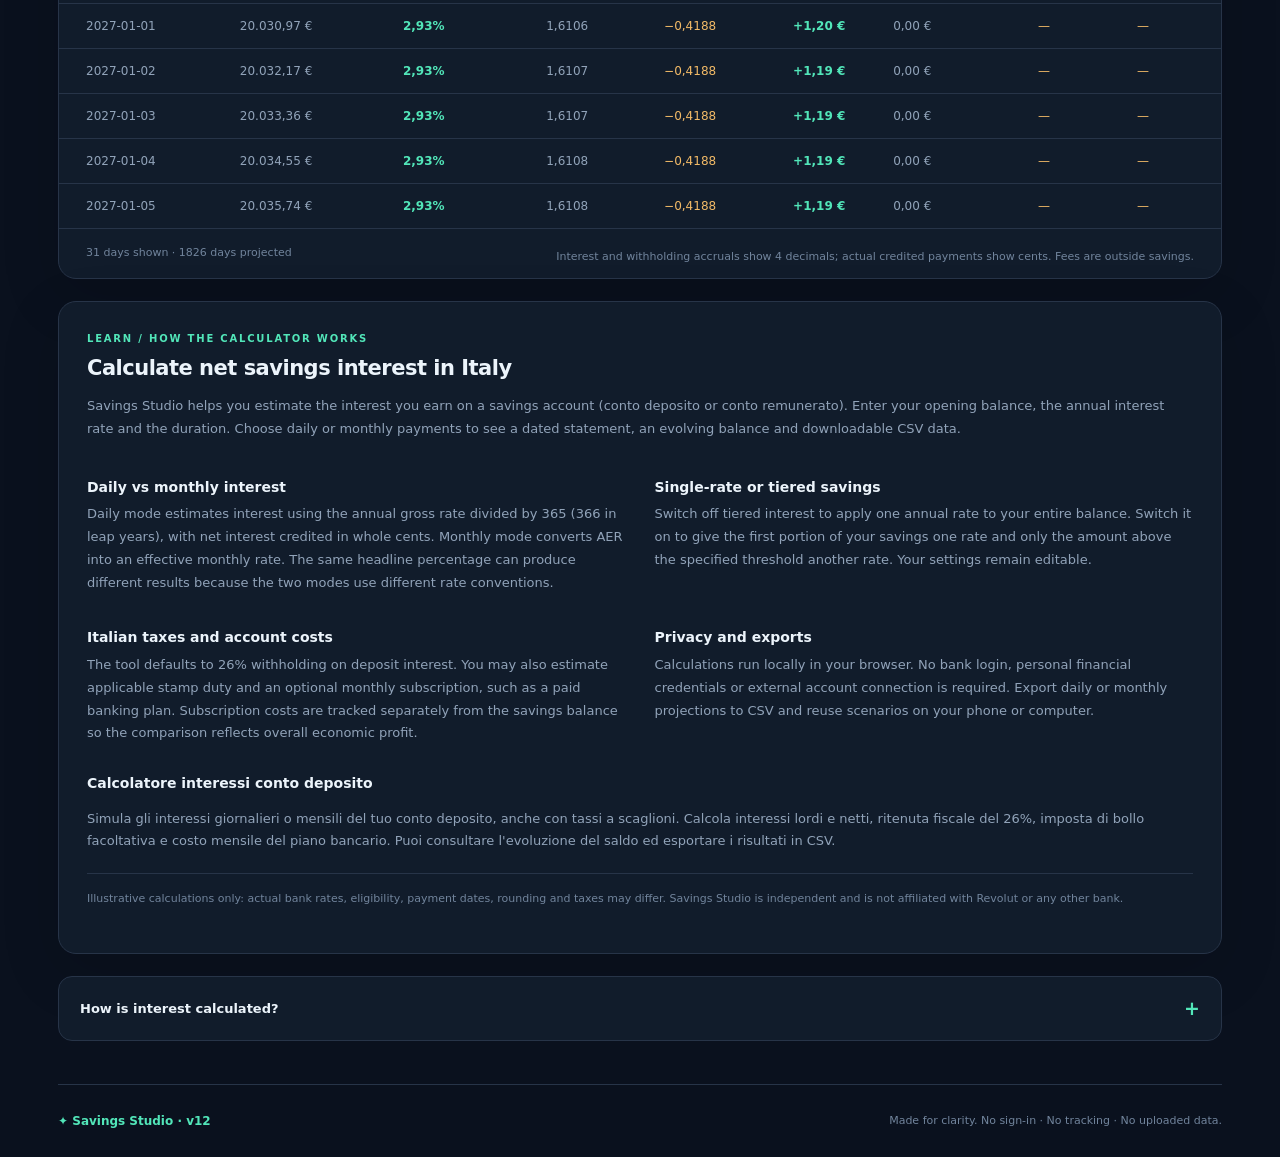
==== commit 0b21b937: "Add fixed-term deposit controls, coupon payout schedule and net maturity summary" ====
--- a/index.html
+++ b/index.html
@@ -61,16 +61,28 @@
         <aside class="panel controls-panel">
           <div class="panel-top"><div><span class="eyebrow">01 / CONFIGURE</span><h2>Your account</h2></div><button id="resetBtn" type="button" class="text-btn">↺ Reset</button></div>
           <div class="control-group">
+            <label for="accountType">Account type</label>
+            <select id="accountType">
+              <option value="flexible">Flexible savings · interest compounds</option>
+              <option value="fixed">Fixed-term deposit · simple interest</option>
+            </select>
+            <span class="helper" id="accountTypeNote">Interest stays in savings and compounds automatically.</span>
+          </div>
+          <div class="fixed-controls" id="fixedPresetPanel" hidden>
+            <button type="button" class="action-button secondary fixed-preset-button" id="cherryPresetBtn">Load Cherry Vincolato example · €60,000 / 4.20% / 48 months</button>
+            <span class="helper">Illustrative scenario, not an offer. Check Cherry's latest terms before opening an account.</span>
+          </div>
+          <div class="control-group">
             <label for="initialBalance">Starting balance <span class="hint" title="Money already in your savings account">ⓘ</span></label>
             <div class="input-money"><span data-symbol>€</span><input id="initialBalance" type="text" inputmode="decimal" autocomplete="off" autocapitalize="off" spellcheck="false" min="0" step="0.01" value="20000" /></div>
           </div>
-          <div class="control-group">
+          <div class="control-group flexible-controls">
             <label for="monthlyDeposit">Additional monthly deposit</label>
             <div class="input-money"><span data-symbol>€</span><input id="monthlyDeposit" type="text" inputmode="decimal" autocomplete="off" autocapitalize="off" spellcheck="false" min="0" step="0.01" value="0" /></div>
             <span class="helper">Added at the end of each month. Interest is never withdrawn.</span>
           </div>
-          <div class="tier-head"><span id="interestRateHeading">INTEREST TIERS</span><span class="tier-sub" id="rateTypeLabel">GROSS P.A.</span></div>
-          <div class="control-group">
+          <div class="tier-head flexible-controls"><span id="interestRateHeading">INTEREST TIERS</span><span class="tier-sub" id="rateTypeLabel">GROSS P.A.</span></div>
+          <div class="control-group flexible-controls">
             <label for="creditFrequency">Interest payment frequency</label>
             <select id="creditFrequency" aria-describedby="frequencyDescription">
               <option value="daily">Daily (Revolut Italy)</option>
@@ -78,12 +90,12 @@
             </select>
             <span class="helper" id="frequencyDescription">Daily mode uses the gross annual rate divided by 365, or 366 in leap years, and credits amounts of at least €0.01.</span>
           </div>
-          <div class="control-group" id="startDateControl">
+          <div class="control-group flexible-controls" id="startDateControl">
             <label for="startDate">Projection start date</label>
             <input id="startDate" type="date" value="2026-11-22" />
             <span class="helper">Used for actual calendar days, leap years and your dated daily statement.</span>
           </div>
-          <label class="check-line tier-mode-control" for="tieredInterest">
+          <label class="check-line tier-mode-control flexible-controls" for="tieredInterest">
             <input type="checkbox" id="tieredInterest" checked aria-describedby="tierModeDescription" />
             <span><strong>Use tiered interest</strong><small id="tierModeDescription">Different rates above and below a balance threshold.</small></span>
           </label>
@@ -91,29 +103,51 @@
             <div class="tier-title"><span class="tier-dot"></span> <span id="firstTierTitle">Tier 1</span> <span class="tier-badge" id="firstTierBadge">UP TO LIMIT</span></div>
             <label for="firstAER" id="firstRateLabel">Annual interest rate (gross p.a.)</label>
             <div class="input-suffix"><input id="firstAER" type="text" inputmode="decimal" autocomplete="off" autocapitalize="off" spellcheck="false" min="0" max="100" step="0.01" value="3.5" /><span>%</span></div>
-            <div class="threshold-control" id="thresholdControl">
+            <div class="threshold-control flexible-controls" id="thresholdControl">
               <label for="threshold">Balance threshold</label>
               <div class="input-money"><span data-symbol>€</span><input id="threshold" type="text" inputmode="decimal" autocomplete="off" autocapitalize="off" spellcheck="false" min="0" step="0.01" value="15000" /></div>
             </div>
           </div>
-          <div class="tier-card tier-card-second" id="excessTierCard">
+          <div class="tier-card tier-card-second flexible-controls" id="excessTierCard">
             <div class="tier-title"><span class="tier-dot"></span> Tier 2 <span class="tier-badge">AMOUNT ABOVE LIMIT</span></div>
             <label for="excessAER" id="excessRateLabel">Annual interest rate (gross p.a.)</label>
             <div class="input-suffix"><input id="excessAER" type="text" inputmode="decimal" autocomplete="off" autocapitalize="off" spellcheck="false" min="0" max="100" step="0.01" value="1.25" /><span>%</span></div>
           </div>
 
+          <div class="fixed-controls fixed-terms" id="fixedTermsPanel" hidden>
+            <div class="tier-head"><span>FIXED DEPOSIT TERMS</span><span class="tier-sub">SIMPLE INTEREST</span></div>
+            <div class="control-group">
+              <label for="fixedTermMonths">Lock-up duration</label>
+              <select id="fixedTermMonths">
+                <option value="6">6 months</option><option value="12">12 months</option>
+                <option value="18">18 months</option><option value="24">24 months</option>
+                <option value="36">36 months</option><option value="48">48 months</option>
+                <option value="60">60 months</option>
+              </select>
+            </div>
+            <div class="control-group">
+              <label for="fixedPayoutFrequency">Interest payout schedule</label>
+              <select id="fixedPayoutFrequency">
+                <option value="quarterly">Quarterly coupons (Cherry Vincolato)</option>
+                <option value="monthly">Monthly</option>
+                <option value="annual">Annually</option>
+                <option value="maturity">At maturity</option>
+              </select>
+              <span class="helper">Payouts are paid outside the locked principal and do not compound. The maturity date is an estimate based on the chosen term.</span>
+            </div>
+          </div>
           <div class="tier-head"><span>ITALIAN TAXES</span><span class="tier-sub">EDITABLE</span></div>
           <div class="tax-settings">
             <div class="control-group">
               <label for="taxRate">Tax on interest (ritenuta fiscale)</label>
               <div class="input-suffix"><input id="taxRate" type="text" inputmode="decimal" autocomplete="off" autocapitalize="off" spellcheck="false" min="0" max="100" step="0.01" value="26" /><span>%</span></div>
-              <span class="helper">Default 26% withholding at monthly interest credit. Only net interest compounds.</span>
+              <span class="helper" id="taxTimingNote">Default 26% withholding on credited interest. Only net interest compounds for flexible savings.</span>
             </div>
             <label class="check-line" for="stampDuty"><input type="checkbox" id="stampDuty" /><span><strong>Include stamp duty</strong><small>Optional annual bollo for a conto deposito.</small></span></label>
             <div class="control-group" id="stampRateContainer" hidden>
               <label for="stampRate">Annual stamp duty rate</label>
               <div class="input-suffix"><input id="stampRate" type="text" inputmode="decimal" autocomplete="off" autocapitalize="off" spellcheck="false" min="0" max="100" step="0.01" value="0.2" /><span>%</span></div>
-              <span class="helper">Simplified annual estimate based on year-end balance, not exact bank statement dates.</span>
+              <span class="helper" id="stampTimingNote">Simplified annual estimate. Bank statement timing and conditions may differ.</span>
             </div>
           </div>
           <div class="tier-head"><span>MONTHLY ACCOUNT COST</span><span class="tier-sub">OPTIONAL</span></div>
@@ -128,7 +162,7 @@
               <span class="helper">Assumed paid from a separate account each month. It reduces your overall profit, not the savings balance or compounding.</span>
             </div>
           </div>
-          <div class="control-group duration-group">
+          <div class="control-group duration-group flexible-controls">
             <div class="label-row"><label for="years">Projection length</label><strong><span id="yearsValue">5</span> years</strong></div>
             <input id="years" type="range" min="1" max="30" step="1" value="5" />
             <div class="range-ends"><span>1 year</span><span>30 years</span></div>
@@ -137,11 +171,24 @@
             <label for="currency">Display currency <span class="hint" title="Changes symbols only; no foreign exchange conversion">ⓘ</span></label>
             <select id="currency"><option value="EUR">€ EUR · Euro</option><option value="GBP">£ GBP · British pound</option><option value="USD">$ USD · US dollar</option></select>
           </div>
-          <div class="sidebar-footer"><span class="sidebar-footer-icon">✦</span> After-tax interest is reinvested monthly. Rates are assumed constant.</div>
+          <div class="sidebar-footer"><span class="sidebar-footer-icon">✦</span> <span id="sidebarFooterText">After-tax interest is reinvested according to your selected payment frequency. Rates are assumed constant.</span></div>
         </aside>
 
         <div class="results">
-          <section class="hero-card" aria-live="polite">
+          <section class="hero-card fixed-summary" id="fixedSummarySection" hidden aria-live="polite">
+            <div class="hero-top"><span class="eyebrow">02 / FIXED-TERM DEPOSIT</span><span class="forecast-tag">SIMPLE INTEREST</span></div>
+            <div class="hero-label">Total wealth at maturity · after selected taxes &amp; fees</div>
+            <div id="fixedFinalWealth" class="hero-balance">—</div>
+            <div class="hero-note">Locked principal <strong id="fixedPrincipal">—</strong> + net interest and costs <strong id="fixedNetGain">—</strong></div>
+            <div class="fixed-stat-grid">
+              <div><small>GROSS ANNUAL RATE</small><strong id="fixedGrossRate">—</strong></div>
+              <div><small>NET RATE AFTER 26% TAX</small><strong id="fixedTaxNetRate">—</strong></div>
+              <div><small>NET ANNUALISED RETURN AFTER ALL SELECTED COSTS</small><strong id="fixedEffectiveRate">—</strong></div>
+              <div><small>INTEREST PAYOUT</small><strong id="fixedPayoutLabel">—</strong></div>
+            </div>
+            <p class="fixed-disclaimer">Interest coupons are received outside the locked deposit; they are not automatically reinvested. Final wealth includes those net coupons, while the bank account principal stays unchanged.</p>
+          </section>
+          <section class="hero-card flexible-results" aria-live="polite">
             <div class="hero-top"><span class="eyebrow">02 / YOUR PROJECTION</span><span class="forecast-tag"><span class="status-dot"></span> LIVE FORECAST</span></div>
             <div class="hero-label">Projected account balance</div>
             <div id="endingBalance" class="hero-balance">€20.000,00</div>
@@ -153,12 +200,12 @@
             <div class="hero-bottom"><div><small>YOUR CONTRIBUTIONS</small><strong id="totalContributions">—</strong></div><span class="hero-plus">+</span><div><small>ACCOUNT GROWTH</small><strong id="heroInterest">—</strong></div><span class="hero-equals">=</span><div><small>FINAL BALANCE</small><strong id="heroFinal">—</strong></div></div>
           </section>
 
-          <section class="metrics" aria-label="Interest highlights">
+          <section class="metrics flexible-results" aria-label="Interest highlights">
             <div class="mini-card"><div class="mini-head"><span>MONTH 01</span><span class="mini-icon green">↗</span></div><div class="mini-label">First month — net interest</div><strong id="firstMonthInterest">—</strong><small>Credited to your account</small></div>
             <div class="mini-card"><div class="mini-head"><span id="lastMonthLabel">MONTH 60</span><span class="mini-icon gold">◷</span></div><div class="mini-label">Last month — net interest</div><strong id="lastMonthInterest">—</strong><small>Includes compound growth</small></div>
           </section>
 
-          <section class="panel blended-panel" aria-labelledby="blendedHeading">
+          <section class="panel blended-panel flexible-results" aria-labelledby="blendedHeading">
             <div class="blended-heading">
               <div><span class="eyebrow">BLENDED INTEREST RATE</span><h2 id="blendedHeading">Your blended gross rate</h2></div>
               <span class="blended-tag">GROSS · BEFORE TAX</span>
@@ -177,7 +224,7 @@
             <div class="chart-footer"><span>Month 1</span><span id="chartEndLabel">Month 60</span></div>
           </section>
 
-          <section class="panel breakdown-panel">
+          <section class="panel breakdown-panel flexible-results">
             <div class="panel-heading"><div><span class="eyebrow">04 / RATE BREAKDOWN</span><h2>Where interest comes from</h2></div></div>
             <div class="breakdown-grid"><div><span class="breakdown-label"><i class="tier-dot tier-dot-large"></i> First tier</span><strong id="firstTierTotal">—</strong><small id="firstTierCaption">3.50% on first €15,000</small></div><div><span class="breakdown-label"><i class="tier-dot gold-dot tier-dot-large"></i> Excess tier</span><strong id="secondTierTotal">—</strong><small id="secondTierCaption">1.25% above €15,000</small></div></div>
             <div class="tier-track"><span id="tierTrackFirst"></span><span id="tierTrackSecond"></span></div>
@@ -189,21 +236,21 @@
             <div class="tax-metrics">
               <div><span>Gross interest earned</span><strong id="taxGrossInterest">—</strong></div>
               <div><span>Interest tax withheld</span><strong id="taxWithheld" class="negative">—</strong></div>
-              <div><span>Net interest credited</span><strong id="taxNetInterest" class="positive-text">—</strong></div>
+              <div><span id="interestCreditLabel">Net interest credited</span><strong id="taxNetInterest" class="positive-text">—</strong></div>
               <div><span>Estimated stamp duty</span><strong id="taxStamp" class="negative">—</strong></div>
               <div><span>Monthly plan fees (total)</span><strong id="planFeesTotal" class="negative">—</strong></div>
             </div>
             <div class="tax-total"><span>Net profit after all selected costs</span><strong id="taxNetProfit">—</strong></div>
-            <div class="gross-comparison"><span>Equivalent final value after external plan fees</span><strong id="effectiveFinalValue">—</strong></div>
-            <div class="gross-comparison"><span>Hypothetical ending balance without tax</span><strong id="grossFinal">—</strong></div>
+            <div class="gross-comparison"><span id="effectiveValueLabel">Equivalent final value after external plan fees</span><strong id="effectiveFinalValue">—</strong></div>
+            <div class="gross-comparison"><span id="grossFinalLabel">Hypothetical ending balance without tax</span><strong id="grossFinal">—</strong></div>
             <p class="cross-note" id="taxSummaryNote">—</p><p class="cross-note" id="monthlyFeeNote">Subscription fees are paid separately and do not lower the savings balance.</p>
           </section>
         </div>
       </div>
 
       <section class="panel statement-panel">
-        <div class="statement-head"><div><span class="eyebrow">06 / EVERY PAYMENT</span><h2>Month-by-month statement</h2><p>See your opening blended rate alongside gross interest, tax, net credited interest, stamp duty and subscription costs.</p></div><div class="statement-actions"><select id="yearFilter" aria-label="Filter statement by year"><option value="1">Year 1</option></select><button class="action-button secondary" type="button" id="exportBtn">↓ Export CSV</button></div></div>
-        <div class="table-scroll"><table><thead><tr><th scope="col">MONTH</th><th scope="col">OPENING BALANCE</th><th scope="col">BLENDED RATE</th><th scope="col" id="statementRateColumn">FIRST TIER</th><th scope="col">EXCESS TIER</th><th scope="col">GROSS INTEREST</th><th scope="col">WITHHOLDING</th><th scope="col">NET CREDITED</th><th scope="col">DEPOSIT</th><th scope="col">STAMP DUTY</th><th scope="col">PLAN FEE</th><th scope="col">NET BENEFIT</th><th scope="col">CLOSING BALANCE</th></tr></thead><tbody id="statementRows"></tbody></table></div>
+        <div class="statement-head"><div><span class="eyebrow">06 / EVERY PAYMENT</span><h2 id="monthlyStatementTitle">Month-by-month statement</h2><p id="monthlyStatementDescription">See your opening blended rate alongside gross interest, tax, net credited interest, stamp duty and subscription costs.</p></div><div class="statement-actions"><select id="yearFilter" aria-label="Filter statement by year"><option value="1">Year 1</option></select><button class="action-button secondary" type="button" id="exportBtn">↓ Export CSV</button></div></div>
+        <div class="table-scroll"><table><thead><tr><th scope="col">MONTH</th><th scope="col">OPENING BALANCE</th><th scope="col" class="flexible-column">BLENDED RATE</th><th scope="col" class="flexible-column" id="statementRateColumn">FIRST TIER</th><th scope="col" class="flexible-column">EXCESS TIER</th><th scope="col" id="grossInterestHeader">GROSS INTEREST</th><th scope="col" class="fixed-column">GROSS COUPON PAID</th><th scope="col">WITHHOLDING</th><th scope="col">NET CREDITED</th><th scope="col">DEPOSIT</th><th scope="col">STAMP DUTY</th><th scope="col">PLAN FEE</th><th scope="col">NET BENEFIT</th><th scope="col" id="statementClosingHeader">CLOSING BALANCE</th></tr></thead><tbody id="statementRows"></tbody></table></div>
         <div class="statement-footer"><span id="tableCount">—</span><button class="text-btn" type="button" id="copyLinkBtn">↗ Share your settings</button></div>
       </section>
 
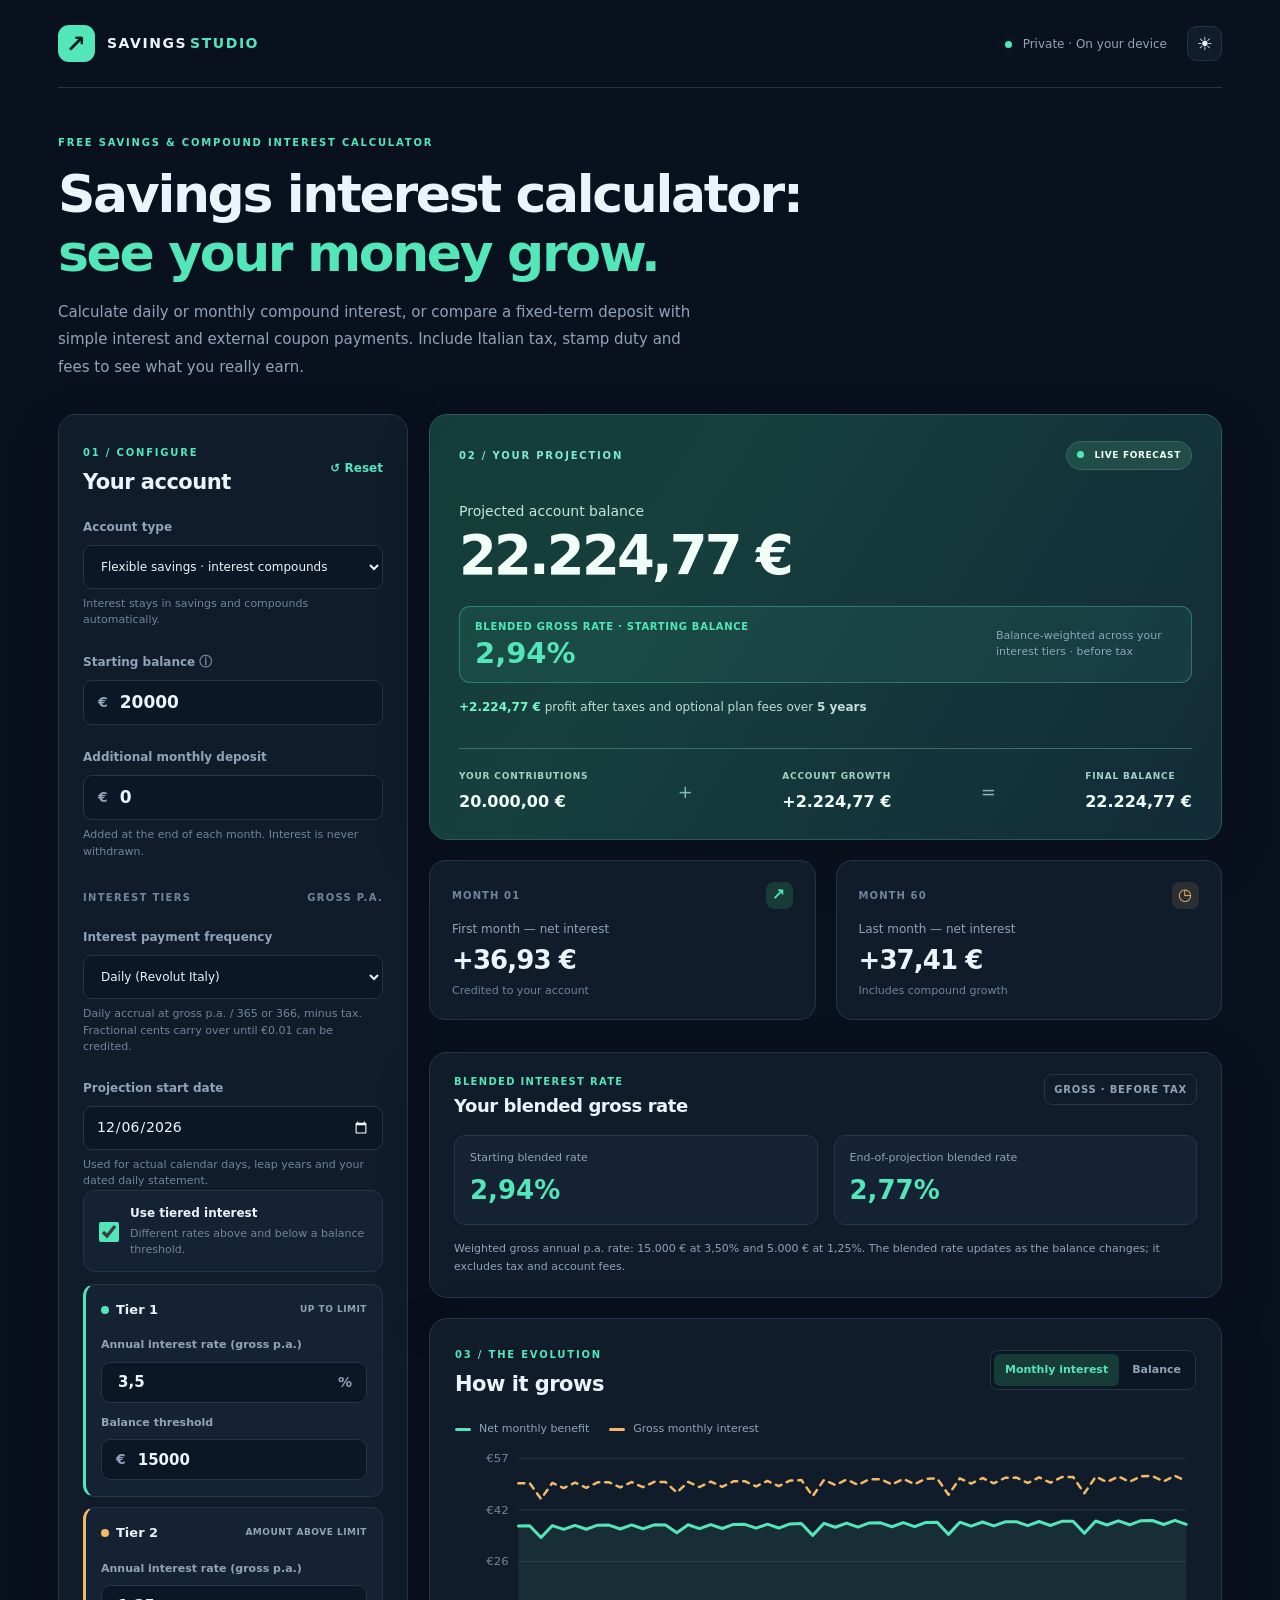
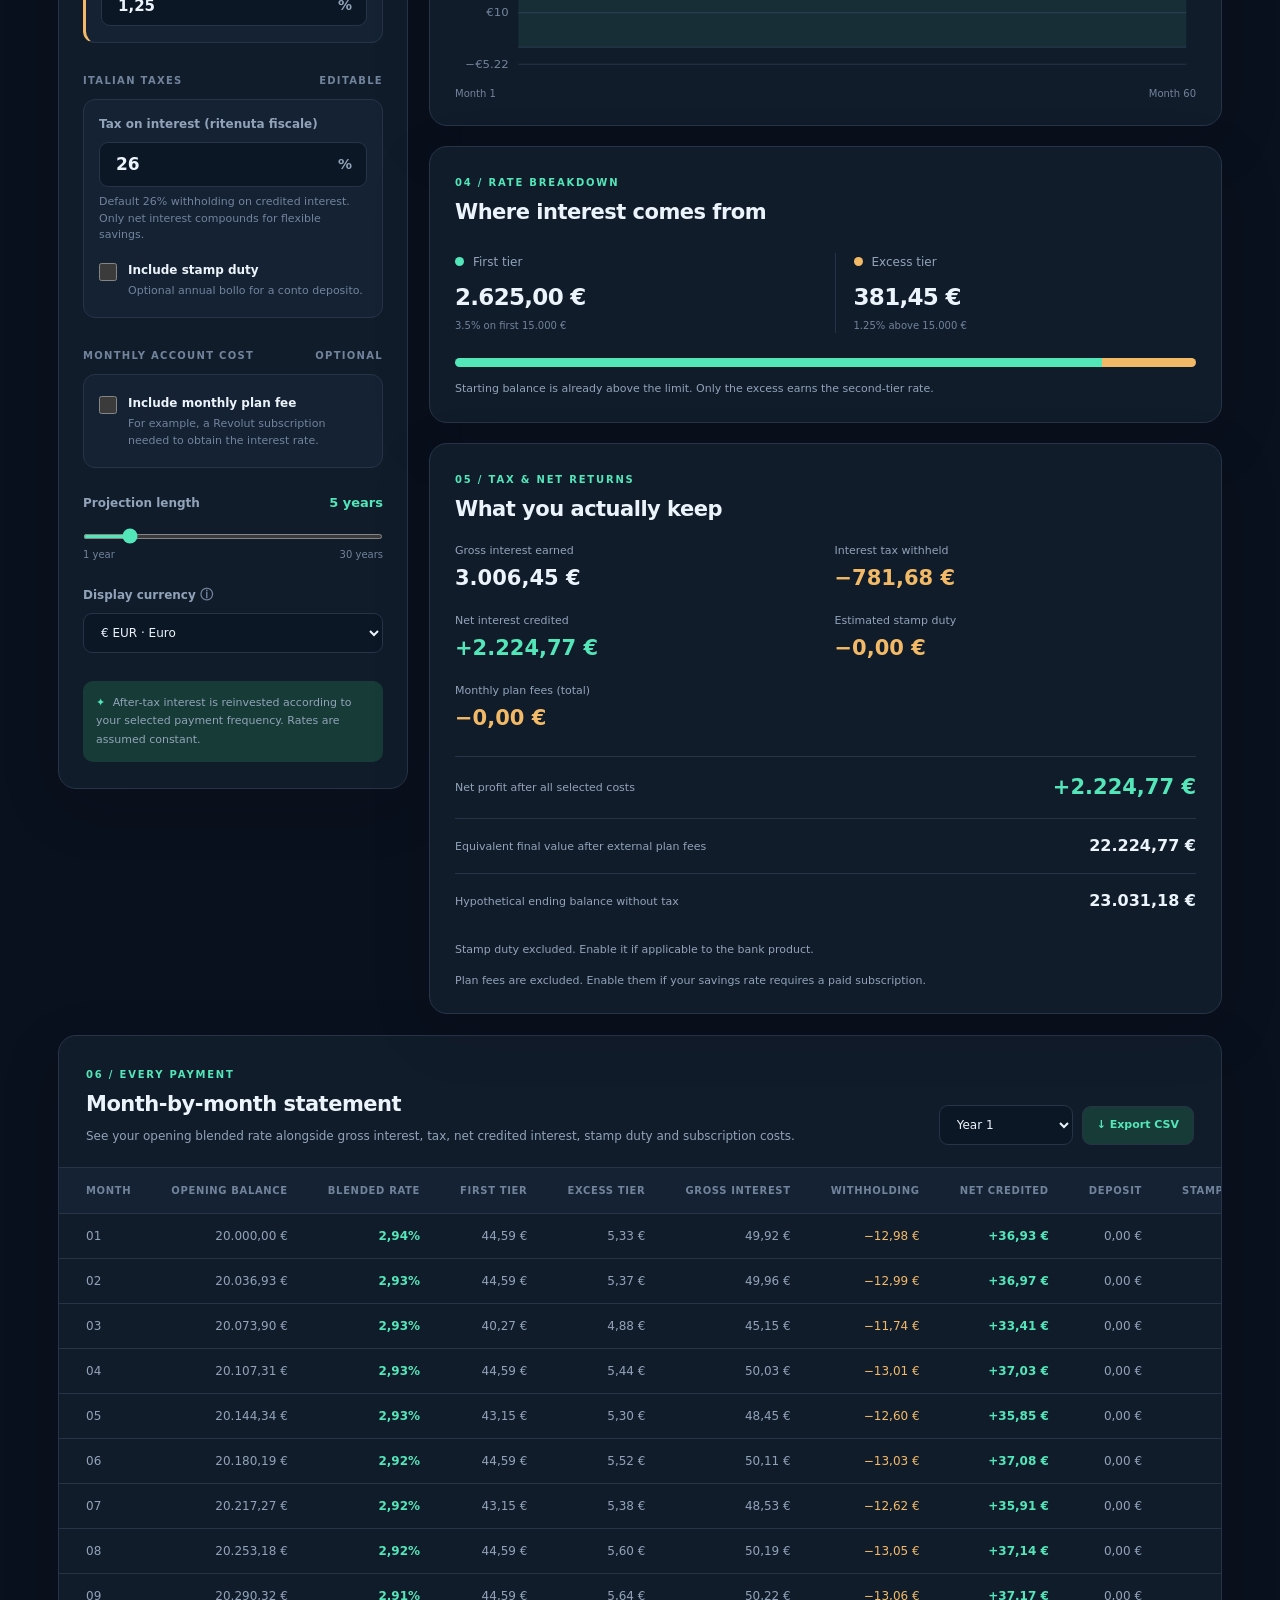
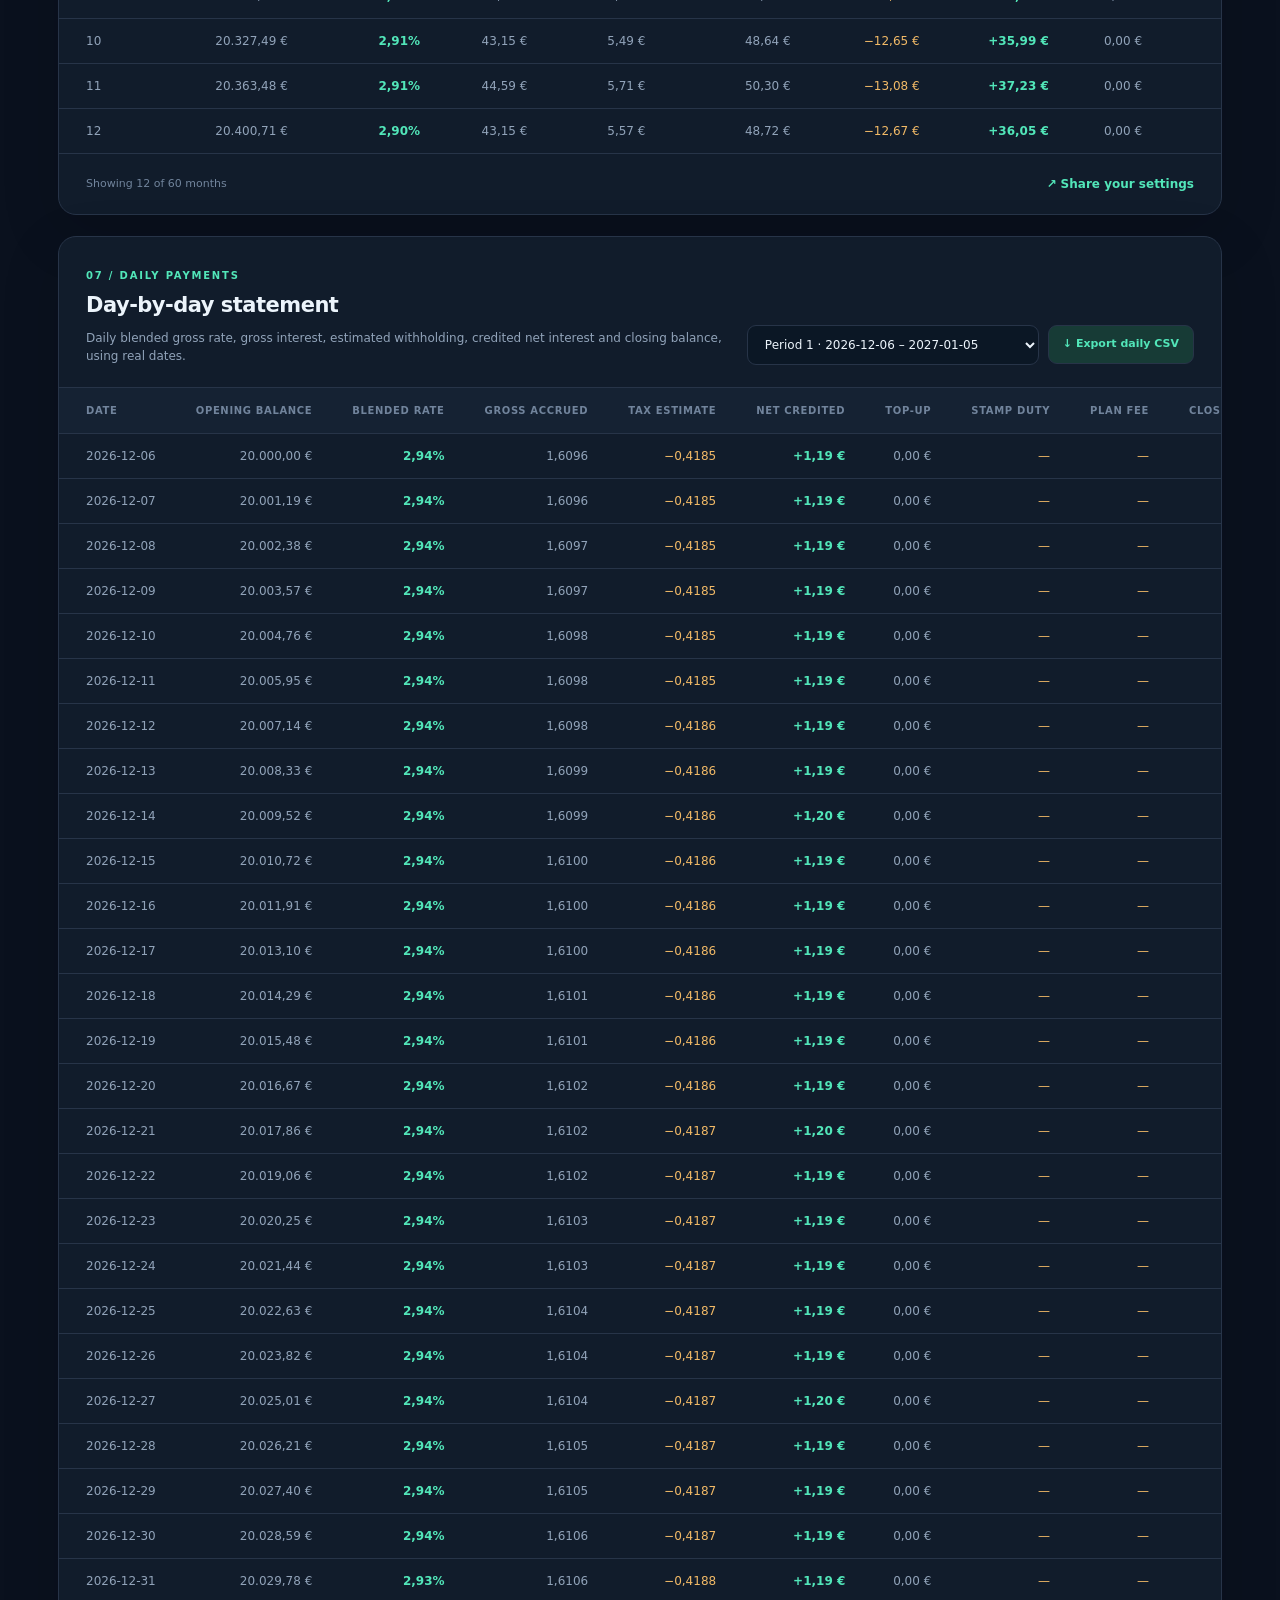
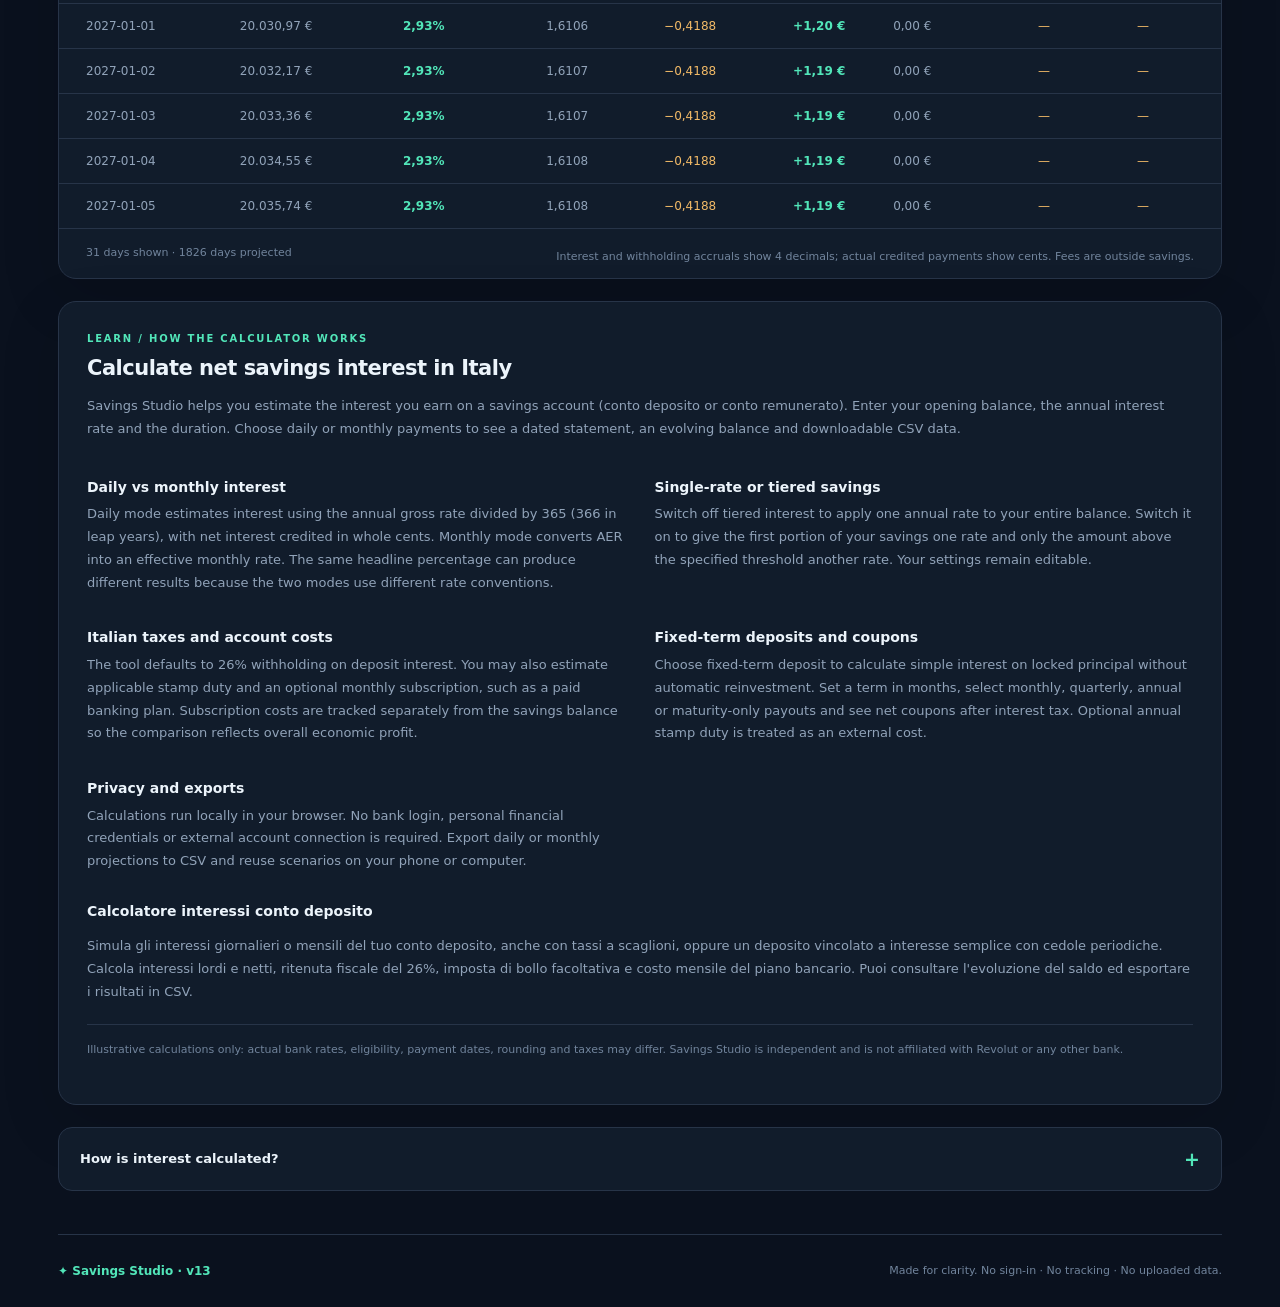
==== commit bc03c4c7: "Publish fixed deposit UI and Cherry-style explanations in Savings Studio v13" ====
--- a/index.html
+++ b/index.html
@@ -4,14 +4,14 @@
   <meta charset="utf-8" />
   <meta name="viewport" content="width=device-width, initial-scale=1, viewport-fit=cover" />
   <meta name="theme-color" content="#0b1220" />
-  <meta name="description" content="Free savings interest calculator for Italy: daily or monthly compound interest, tiered rates, 26% tax, stamp duty, subscription fees and CSV exports." />
+  <meta name="description" content="Free Italian savings and fixed-deposit calculator: daily or monthly compounding, non-compounding fixed terms, 26% tax, stamp duty and CSV exports." />
   <meta name="robots" content="index,follow,max-image-preview:large" />
   <link rel="canonical" href="https://martinmarkpalmisano.github.io/savings-studio/" />
   <link rel="sitemap" type="application/xml" href="./sitemap.xml" />
   <meta property="og:type" content="website" />
   <meta property="og:site_name" content="Savings Studio" />
   <meta property="og:title" content="Savings Interest Calculator | Daily & Monthly · Savings Studio" />
-  <meta property="og:description" content="Calculate savings growth with daily or monthly interest, tiered rates, Italian taxes and optional bank fees. Free, private and mobile-friendly." />
+  <meta property="og:description" content="Calculate savings growth or fixed deposits with coupon payouts, Italian taxes and optional account fees. Free, private and mobile-friendly." />
   <meta property="og:url" content="https://martinmarkpalmisano.github.io/savings-studio/" />
   <meta name="twitter:card" content="summary" />
   <meta name="twitter:title" content="Savings Interest Calculator | Savings Studio" />
@@ -26,7 +26,7 @@
     "operatingSystem": "Any modern web browser",
     "isAccessibleForFree": true,
     "inLanguage": ["en", "it"],
-    "description": "Savings interest calculator with daily or monthly crediting, optional tiered rates, Italian tax, stamp duty and subscription fees."
+    "description": "Savings calculator with compounded flexible deposits and non-compounded fixed-term interest coupons, taxes, stamp duty and optional fees."
   }
   </script>
   <meta name="color-scheme" content="dark light" />
@@ -34,8 +34,8 @@
   <link rel="icon" href="./assets/favicon.svg" type="image/svg+xml" />
   <link rel="apple-touch-icon" href="./assets/icon-192.png" />
   <link rel="manifest" href="./manifest.webmanifest" />
-  <link rel="stylesheet" href="./assets/styles.css?v=12" />
-  <script src="./assets/app.mjs?v=12" type="module"></script>
+  <link rel="stylesheet" href="./assets/styles.css?v=13" />
+  <script src="./assets/app.mjs?v=13" type="module"></script>
 </head>
 <body>
   <div class="shell">
@@ -54,7 +54,7 @@
       <div class="intro">
         <div class="eyebrow">FREE SAVINGS &amp; COMPOUND INTEREST CALCULATOR</div>
         <h1>Savings interest calculator: <em>see your money grow.</em></h1>
-        <p>Calculate daily or monthly compound interest on savings, with a single rate or tiered rates. Estimate Italian interest tax, stamp duty and optional account fees to see how much you really earn.</p>
+        <p>Calculate daily or monthly compound interest, or compare a fixed-term deposit with simple interest and external coupon payments. Include Italian tax, stamp duty and fees to see what you really earn.</p>
       </div>
 
       <div class="layout">
@@ -182,7 +182,7 @@
             <div class="hero-note">Locked principal <strong id="fixedPrincipal">—</strong> + net interest and costs <strong id="fixedNetGain">—</strong></div>
             <div class="fixed-stat-grid">
               <div><small>GROSS ANNUAL RATE</small><strong id="fixedGrossRate">—</strong></div>
-              <div><small>NET RATE AFTER 26% TAX</small><strong id="fixedTaxNetRate">—</strong></div>
+              <div><small>NET ANNUAL RATE AFTER INTEREST TAX</small><strong id="fixedTaxNetRate">—</strong></div>
               <div><small>NET ANNUALISED RETURN AFTER ALL SELECTED COSTS</small><strong id="fixedEffectiveRate">—</strong></div>
               <div><small>INTEREST PAYOUT</small><strong id="fixedPayoutLabel">—</strong></div>
             </div>
@@ -299,19 +299,23 @@
               <p>The tool defaults to 26% withholding on deposit interest. You may also estimate applicable stamp duty and an optional monthly subscription, such as a paid banking plan. Subscription costs are tracked separately from the savings balance so the comparison reflects overall economic profit.</p>
             </div>
             <div>
+              <h3>Fixed-term deposits and coupons</h3>
+              <p>Choose fixed-term deposit to calculate simple interest on locked principal without automatic reinvestment. Set a term in months, select monthly, quarterly, annual or maturity-only payouts and see net coupons after interest tax. Optional annual stamp duty is treated as an external cost.</p>
+            </div>
+            <div>
               <h3>Privacy and exports</h3>
               <p>Calculations run locally in your browser. No bank login, personal financial credentials or external account connection is required. Export daily or monthly projections to CSV and reuse scenarios on your phone or computer.</p>
             </div>
           </div>
           <h3 lang="it">Calcolatore interessi conto deposito</h3>
-          <p lang="it">Simula gli interessi giornalieri o mensili del tuo conto deposito, anche con tassi a scaglioni. Calcola interessi lordi e netti, ritenuta fiscale del 26%, imposta di bollo facoltativa e costo mensile del piano bancario. Puoi consultare l'evoluzione del saldo ed esportare i risultati in CSV.</p>
+          <p lang="it">Simula gli interessi giornalieri o mensili del tuo conto deposito, anche con tassi a scaglioni, oppure un deposito vincolato a interesse semplice con cedole periodiche. Calcola interessi lordi e netti, ritenuta fiscale del 26%, imposta di bollo facoltativa e costo mensile del piano bancario. Puoi consultare l'evoluzione del saldo ed esportare i risultati in CSV.</p>
           <p class="guide-disclaimer">Illustrative calculations only: actual bank rates, eligibility, payment dates, rounding and taxes may differ. Savings Studio is independent and is not affiliated with Revolut or any other bank.</p>
         </div>
       </section>
 
             <details class="explain-panel"><summary>How is interest calculated? <span>+</span></summary><div><p>Monthly mode treats inputs as AER and uses <code>(1 + AER / 100)^(1/12) − 1</code>. Daily mode treats the inputs as gross annual p.a. rates, calculates daily accrued interest using the actual calendar year (365/366 days), withholds 26% by default and carries fractional net cents until €0.01 can be credited. These are different rate conventions; the same number may produce different annual results.</p><p>Gross interest is rounded to cents for each tier. The configured Italian withholding tax (default 26%) is deducted when interest is credited. Only net interest compounds; any monthly top-up is added at month-end.</p><p>If enabled, annual stamp duty is estimated at the selected rate (default 0.20%) on the year-end balance, with a €1 minimum, and deducted every 12 months. Actual bank charges depend on statement timing and product terms. This is an illustrative estimate, not a tax determination.</p><p>When the optional monthly plan fee is enabled, it is assumed to be paid outside the savings account. The account balance and future interest are therefore unchanged, but total profit and monthly net benefit are reduced by each subscription payment.</p><p>This is an illustrative forecast, not a bank statement. Bank payment dates, taxes rounded to cents, rate conventions, promotional periods, and fees may differ from this projection. Switching currencies changes the symbol, not the numeric amounts.</p></div></details>
     </main>
-    <footer class="site-footer"><span>✦ Savings Studio · v12</span><span>Made for clarity. No sign-in · No tracking · No uploaded data.</span></footer>
+    <footer class="site-footer"><span>✦ Savings Studio · v13</span><span>Made for clarity. No sign-in · No tracking · No uploaded data.</span></footer>
   </div>
   <div class="toast" id="toast" role="status" aria-live="polite"></div>
 </body>
--- a/assets/styles.css
+++ b/assets/styles.css
@@ -84,3 +84,29 @@
 .hero-blended strong{display:block;color:var(--mint);font-size:29px;font-weight:850;font-variant-numeric:tabular-nums;line-height:1.15}
 .hero-blended-note{color:var(--muted);max-width:180px;font-size:11px;line-height:1.45}
 @media(max-width:500px){.hero-blended{padding:12px;gap:5px}.hero-blended strong{font-size:27px}.hero-blended-note{max-width:none}}
+
+/* Fixed-term account mode: locked principal, external non-compounding coupons */
+.fixed-controls[hidden],.fixed-summary[hidden]{display:none!important}
+.fixed-column{display:none}
+body[data-account-type="fixed"] .flexible-controls,
+body[data-account-type="fixed"] .flexible-results,
+body[data-account-type="fixed"] .flexible-column{display:none!important}
+body[data-account-type="fixed"] .fixed-column{display:table-cell}
+body[data-account-type="fixed"] .tier-card-first{margin-top:14px}
+body[data-account-type="fixed"] .fixed-terms{margin-top:16px}
+body[data-account-type="fixed"] .fixed-summary{display:block}
+body[data-account-type="fixed"] .statement-panel:not(#dailyStatementSection) th:nth-child(5),
+body[data-account-type="fixed"] .statement-panel:not(#dailyStatementSection) td:nth-child(5){display:table-cell}
+.fixed-preset-button{width:100%;text-align:left;white-space:normal;line-height:1.55;padding:12px}
+#fixedPresetPanel{margin-bottom:15px}
+#fixedPresetPanel .helper{display:block;margin-top:8px}
+.fixed-terms .control-group{margin:12px 0}
+.fixed-terms select,#accountType{width:100%;min-height:44px}
+.fixed-summary{padding:27px 30px}
+.fixed-summary .hero-label{margin-top:15px}
+.fixed-stat-grid{display:grid;grid-template-columns:repeat(2,minmax(0,1fr));gap:13px;margin-top:25px}
+.fixed-stat-grid>div{padding:13px 15px;border:1px solid rgba(255,255,255,.15);border-radius:11px;background:rgba(0,0,0,.08)}
+.fixed-stat-grid small{display:block;color:var(--muted);font-size:10px;font-weight:700;line-height:1.5}
+.fixed-stat-grid strong{display:block;color:var(--mint);font-size:21px;font-weight:800;margin-top:5px;line-height:1.35}
+.fixed-disclaimer{font-size:11px;line-height:1.65;color:var(--muted);margin:16px 0 0}
+@media(max-width:600px){.fixed-summary{padding:20px}.fixed-stat-grid{gap:9px}.fixed-stat-grid>div{padding:11px}.fixed-stat-grid strong{font-size:17px}}
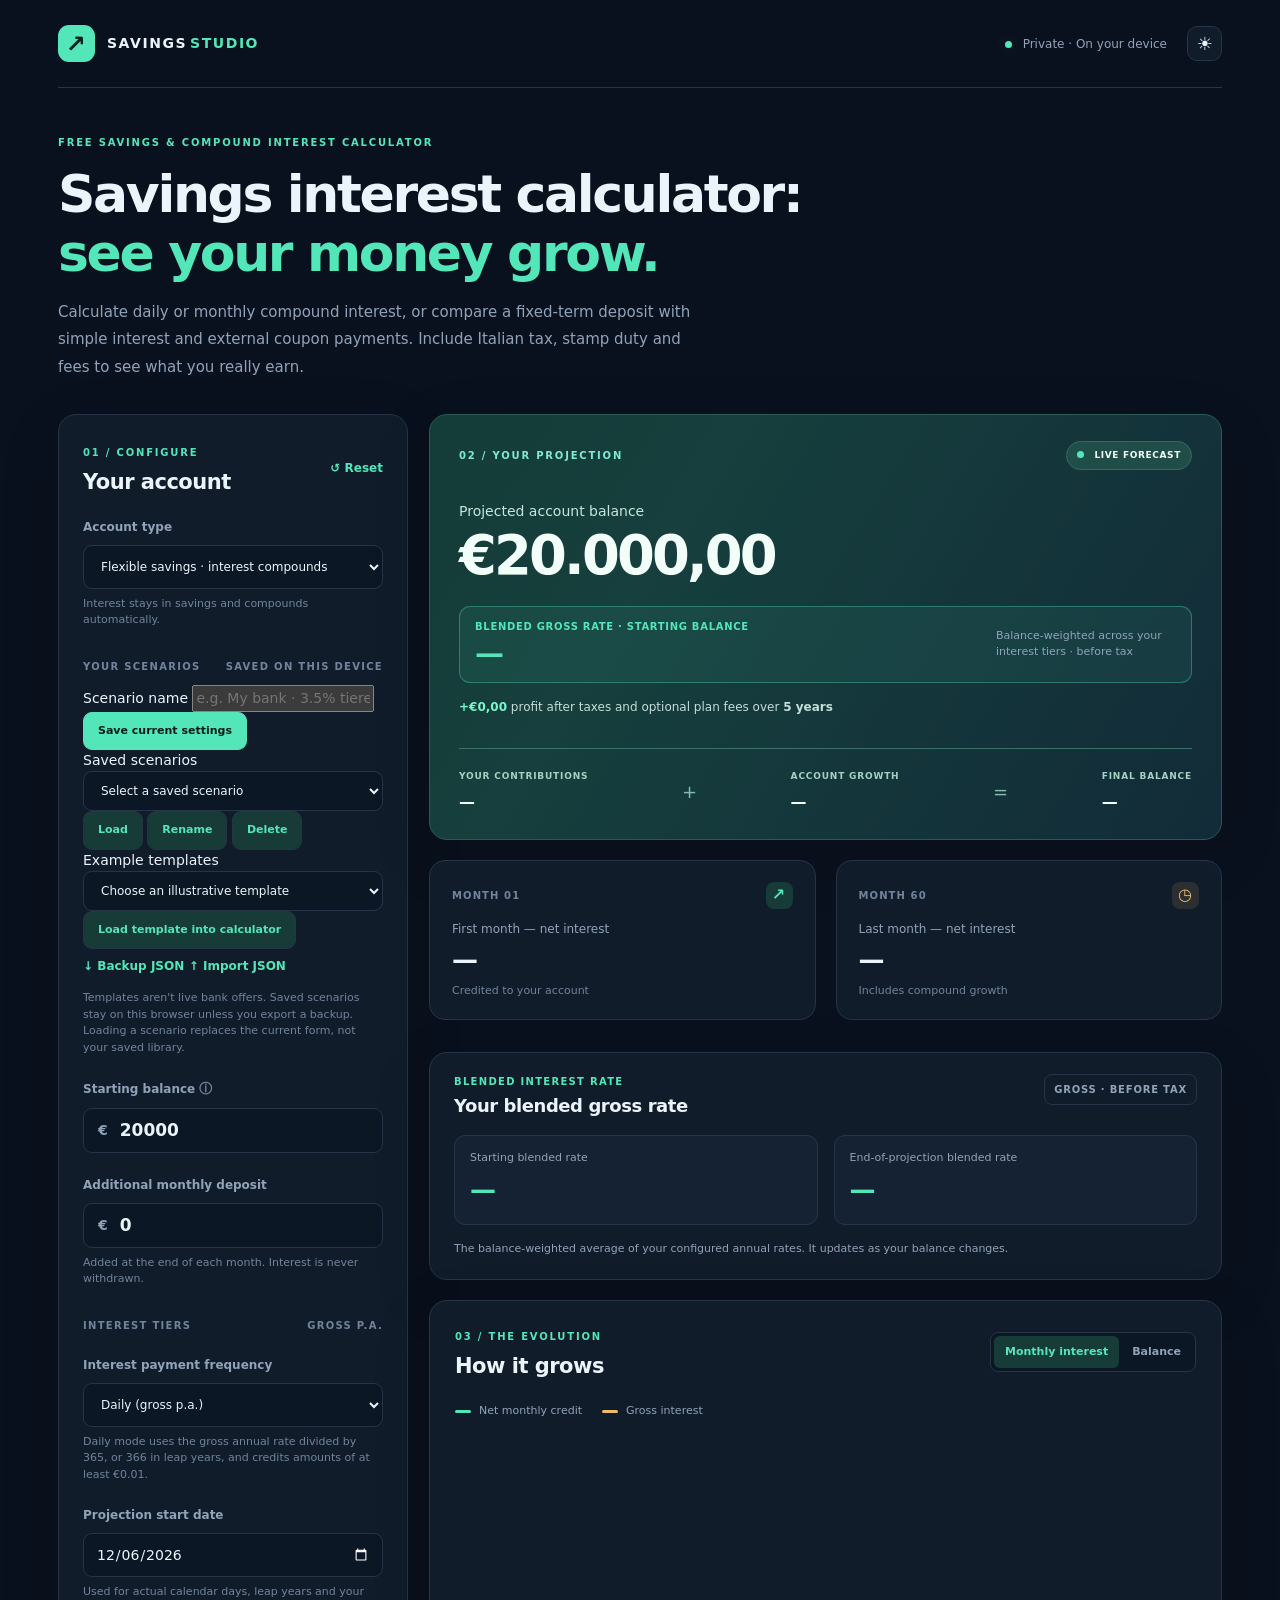
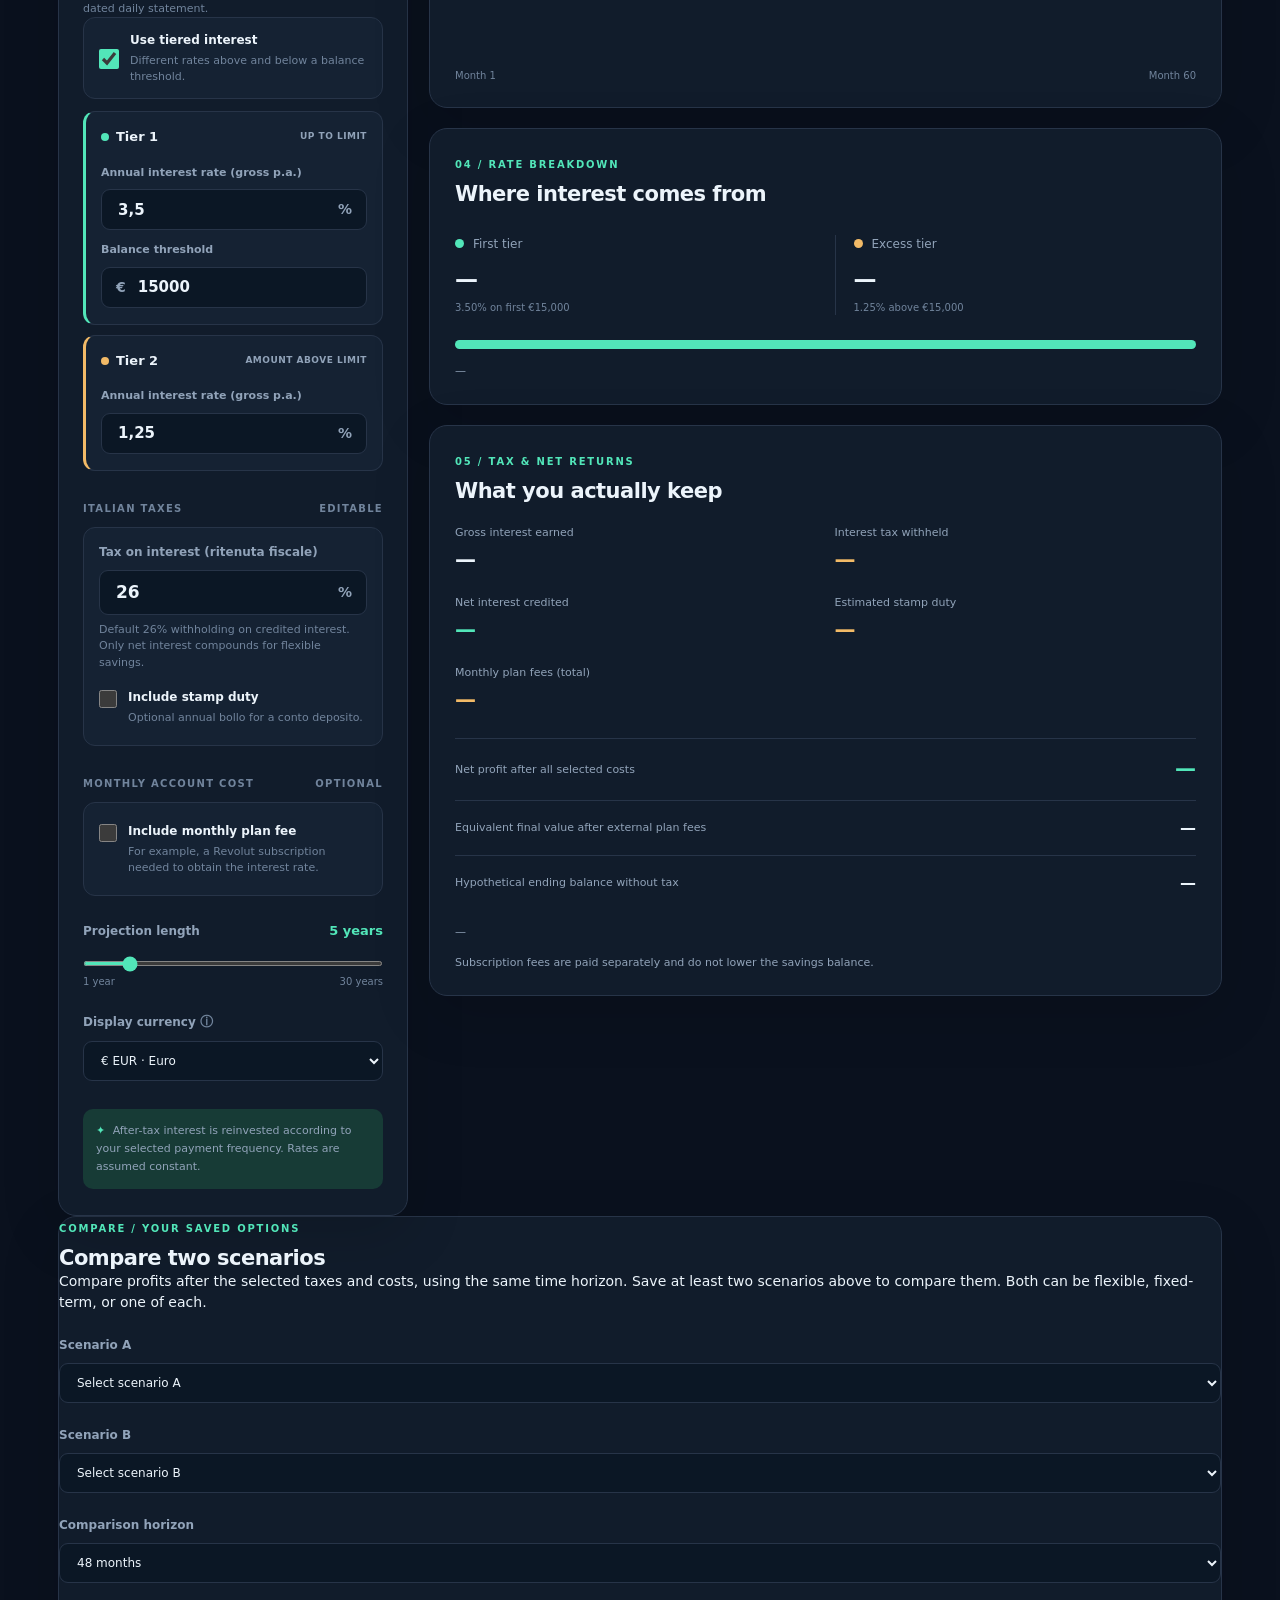
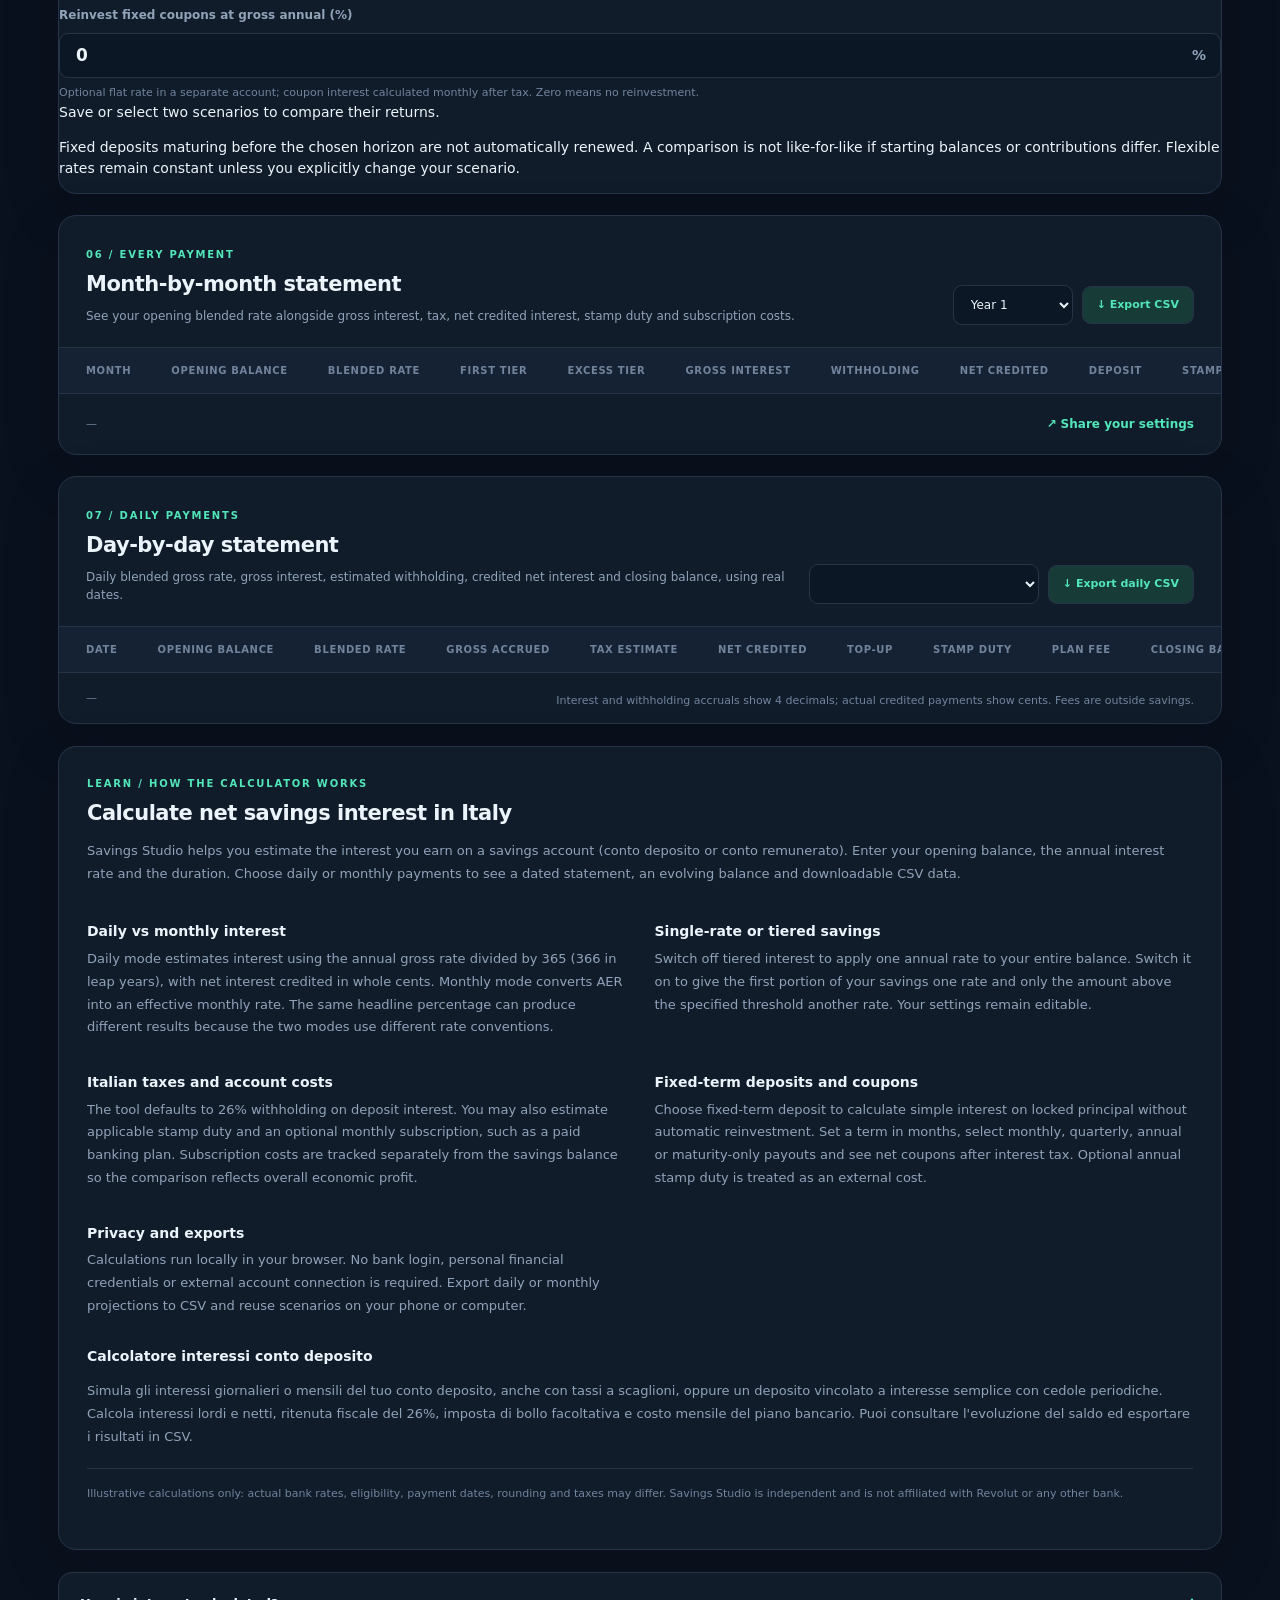
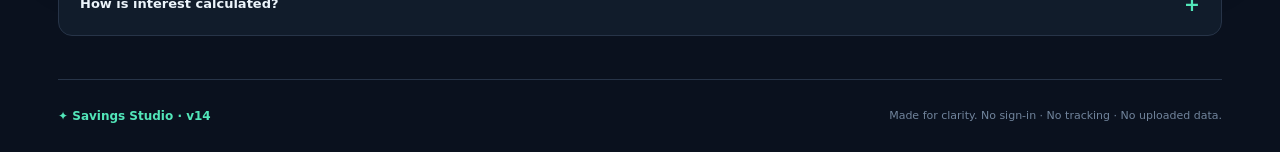
==== commit a1d60e54: "Introduce generic saved scenarios, reusable example templates and side-by-side comparison controls" ====
--- a/index.html
+++ b/index.html
@@ -34,8 +34,8 @@
   <link rel="icon" href="./assets/favicon.svg" type="image/svg+xml" />
   <link rel="apple-touch-icon" href="./assets/icon-192.png" />
   <link rel="manifest" href="./manifest.webmanifest" />
-  <link rel="stylesheet" href="./assets/styles.css?v=13" />
-  <script src="./assets/app.mjs?v=13" type="module"></script>
+  <link rel="stylesheet" href="./assets/styles.css?v=14" />
+  <script src="./assets/app.mjs?v=14" type="module"></script>
 </head>
 <body>
   <div class="shell">
@@ -68,9 +68,33 @@
             </select>
             <span class="helper" id="accountTypeNote">Interest stays in savings and compounds automatically.</span>
           </div>
-          <div class="fixed-controls" id="fixedPresetPanel" hidden>
-            <button type="button" class="action-button secondary fixed-preset-button" id="cherryPresetBtn">Load Cherry Vincolato example · €60,000 / 4.20% / 48 months</button>
-            <span class="helper">Illustrative scenario, not an offer. Check Cherry's latest terms before opening an account.</span>
+          <div class="scenario-manager" id="scenarioManager">
+            <div class="tier-head"><span>YOUR SCENARIOS</span><span class="tier-sub">SAVED ON THIS DEVICE</span></div>
+            <label for="scenarioName">Scenario name</label>
+            <input id="scenarioName" class="scenario-text-input" type="text" maxlength="70" autocomplete="off" placeholder="e.g. My bank · 3.5% tiered" />
+            <div class="scenario-button-row">
+              <button id="saveScenarioBtn" class="action-button scenario-primary" type="button">Save current settings</button>
+            </div>
+            <label for="savedScenarioSelect">Saved scenarios</label>
+            <select id="savedScenarioSelect"><option value="">Select a saved scenario</option></select>
+            <div class="scenario-button-row scenario-actions">
+              <button id="loadScenarioBtn" class="action-button secondary" type="button">Load</button>
+              <button id="renameScenarioBtn" class="action-button secondary" type="button">Rename</button>
+              <button id="deleteScenarioBtn" class="action-button secondary" type="button">Delete</button>
+            </div>
+            <label for="exampleScenarioSelect">Example templates</label>
+            <select id="exampleScenarioSelect">
+              <option value="">Choose an illustrative template</option>
+              <option value="0">Flexible · two-tier savings example</option>
+              <option value="1">Fixed · 48-month, 4.20% coupon example</option>
+            </select>
+            <button id="loadExampleBtn" class="action-button secondary scenario-wide" type="button">Load template into calculator</button>
+            <div class="scenario-button-row scenario-actions">
+              <button id="exportScenariosBtn" class="text-btn" type="button">↓ Backup JSON</button>
+              <button id="importScenariosBtn" class="text-btn" type="button">↑ Import JSON</button>
+              <input id="importScenariosFile" type="file" accept=".json,application/json" hidden />
+            </div>
+            <span class="helper">Templates aren't live bank offers. Saved scenarios stay on this browser unless you export a backup. Loading a scenario replaces the current form, not your saved library.</span>
           </div>
           <div class="control-group">
             <label for="initialBalance">Starting balance <span class="hint" title="Money already in your savings account">ⓘ</span></label>
@@ -85,7 +109,7 @@
           <div class="control-group flexible-controls">
             <label for="creditFrequency">Interest payment frequency</label>
             <select id="creditFrequency" aria-describedby="frequencyDescription">
-              <option value="daily">Daily (Revolut Italy)</option>
+              <option value="daily">Daily (gross p.a.)</option>
               <option value="monthly">Monthly</option>
             </select>
             <span class="helper" id="frequencyDescription">Daily mode uses the gross annual rate divided by 365, or 366 in leap years, and credits amounts of at least €0.01.</span>
@@ -248,6 +272,27 @@
         </div>
       </div>
 
+      <section class="panel comparison-panel" id="comparisonPanel">
+        <div class="panel-heading"><div><span class="eyebrow">COMPARE / YOUR SAVED OPTIONS</span><h2>Compare two scenarios</h2></div></div>
+        <p class="comparison-intro">Compare profits after the selected taxes and costs, using the same time horizon. Save at least two scenarios above to compare them. Both can be flexible, fixed-term, or one of each.</p>
+        <div class="comparison-controls">
+          <div class="control-group"><label for="compareLeft">Scenario A</label><select id="compareLeft"><option value="">Select scenario A</option></select></div>
+          <div class="control-group"><label for="compareRight">Scenario B</label><select id="compareRight"><option value="">Select scenario B</option></select></div>
+          <div class="control-group"><label for="compareMonths">Comparison horizon</label><select id="compareMonths">
+            <option value="12">12 months</option><option value="24">24 months</option>
+            <option value="36">36 months</option><option value="48" selected>48 months</option>
+            <option value="60">60 months</option>
+          </select></div>
+          <div class="control-group"><label for="compareReinvest">Reinvest fixed coupons at gross annual (%)</label>
+            <div class="input-suffix"><input id="compareReinvest" type="text" inputmode="decimal" value="0" /><span>%</span></div>
+            <span class="helper">Optional flat rate in a separate account; coupon interest calculated monthly after tax. Zero means no reinvestment.</span></div>
+        </div>
+        <div id="comparisonResult" aria-live="polite">
+          <p class="comparison-empty">Save or select two scenarios to compare their returns.</p>
+        </div>
+        <p class="comparison-footnote">Fixed deposits maturing before the chosen horizon are not automatically renewed. A comparison is not like-for-like if starting balances or contributions differ. Flexible rates remain constant unless you explicitly change your scenario.</p>
+      </section>
+
       <section class="panel statement-panel">
         <div class="statement-head"><div><span class="eyebrow">06 / EVERY PAYMENT</span><h2 id="monthlyStatementTitle">Month-by-month statement</h2><p id="monthlyStatementDescription">See your opening blended rate alongside gross interest, tax, net credited interest, stamp duty and subscription costs.</p></div><div class="statement-actions"><select id="yearFilter" aria-label="Filter statement by year"><option value="1">Year 1</option></select><button class="action-button secondary" type="button" id="exportBtn">↓ Export CSV</button></div></div>
         <div class="table-scroll"><table><thead><tr><th scope="col">MONTH</th><th scope="col">OPENING BALANCE</th><th scope="col" class="flexible-column">BLENDED RATE</th><th scope="col" class="flexible-column" id="statementRateColumn">FIRST TIER</th><th scope="col" class="flexible-column">EXCESS TIER</th><th scope="col" id="grossInterestHeader">GROSS INTEREST</th><th scope="col" class="fixed-column">GROSS COUPON PAID</th><th scope="col">WITHHOLDING</th><th scope="col">NET CREDITED</th><th scope="col">DEPOSIT</th><th scope="col">STAMP DUTY</th><th scope="col">PLAN FEE</th><th scope="col">NET BENEFIT</th><th scope="col" id="statementClosingHeader">CLOSING BALANCE</th></tr></thead><tbody id="statementRows"></tbody></table></div>
@@ -315,7 +360,7 @@
 
             <details class="explain-panel"><summary>How is interest calculated? <span>+</span></summary><div><p>Monthly mode treats inputs as AER and uses <code>(1 + AER / 100)^(1/12) − 1</code>. Daily mode treats the inputs as gross annual p.a. rates, calculates daily accrued interest using the actual calendar year (365/366 days), withholds 26% by default and carries fractional net cents until €0.01 can be credited. These are different rate conventions; the same number may produce different annual results.</p><p>Gross interest is rounded to cents for each tier. The configured Italian withholding tax (default 26%) is deducted when interest is credited. Only net interest compounds; any monthly top-up is added at month-end.</p><p>If enabled, annual stamp duty is estimated at the selected rate (default 0.20%) on the year-end balance, with a €1 minimum, and deducted every 12 months. Actual bank charges depend on statement timing and product terms. This is an illustrative estimate, not a tax determination.</p><p>When the optional monthly plan fee is enabled, it is assumed to be paid outside the savings account. The account balance and future interest are therefore unchanged, but total profit and monthly net benefit are reduced by each subscription payment.</p><p>This is an illustrative forecast, not a bank statement. Bank payment dates, taxes rounded to cents, rate conventions, promotional periods, and fees may differ from this projection. Switching currencies changes the symbol, not the numeric amounts.</p></div></details>
     </main>
-    <footer class="site-footer"><span>✦ Savings Studio · v13</span><span>Made for clarity. No sign-in · No tracking · No uploaded data.</span></footer>
+    <footer class="site-footer"><span>✦ Savings Studio · v14</span><span>Made for clarity. No sign-in · No tracking · No uploaded data.</span></footer>
   </div>
   <div class="toast" id="toast" role="status" aria-live="polite"></div>
 </body>
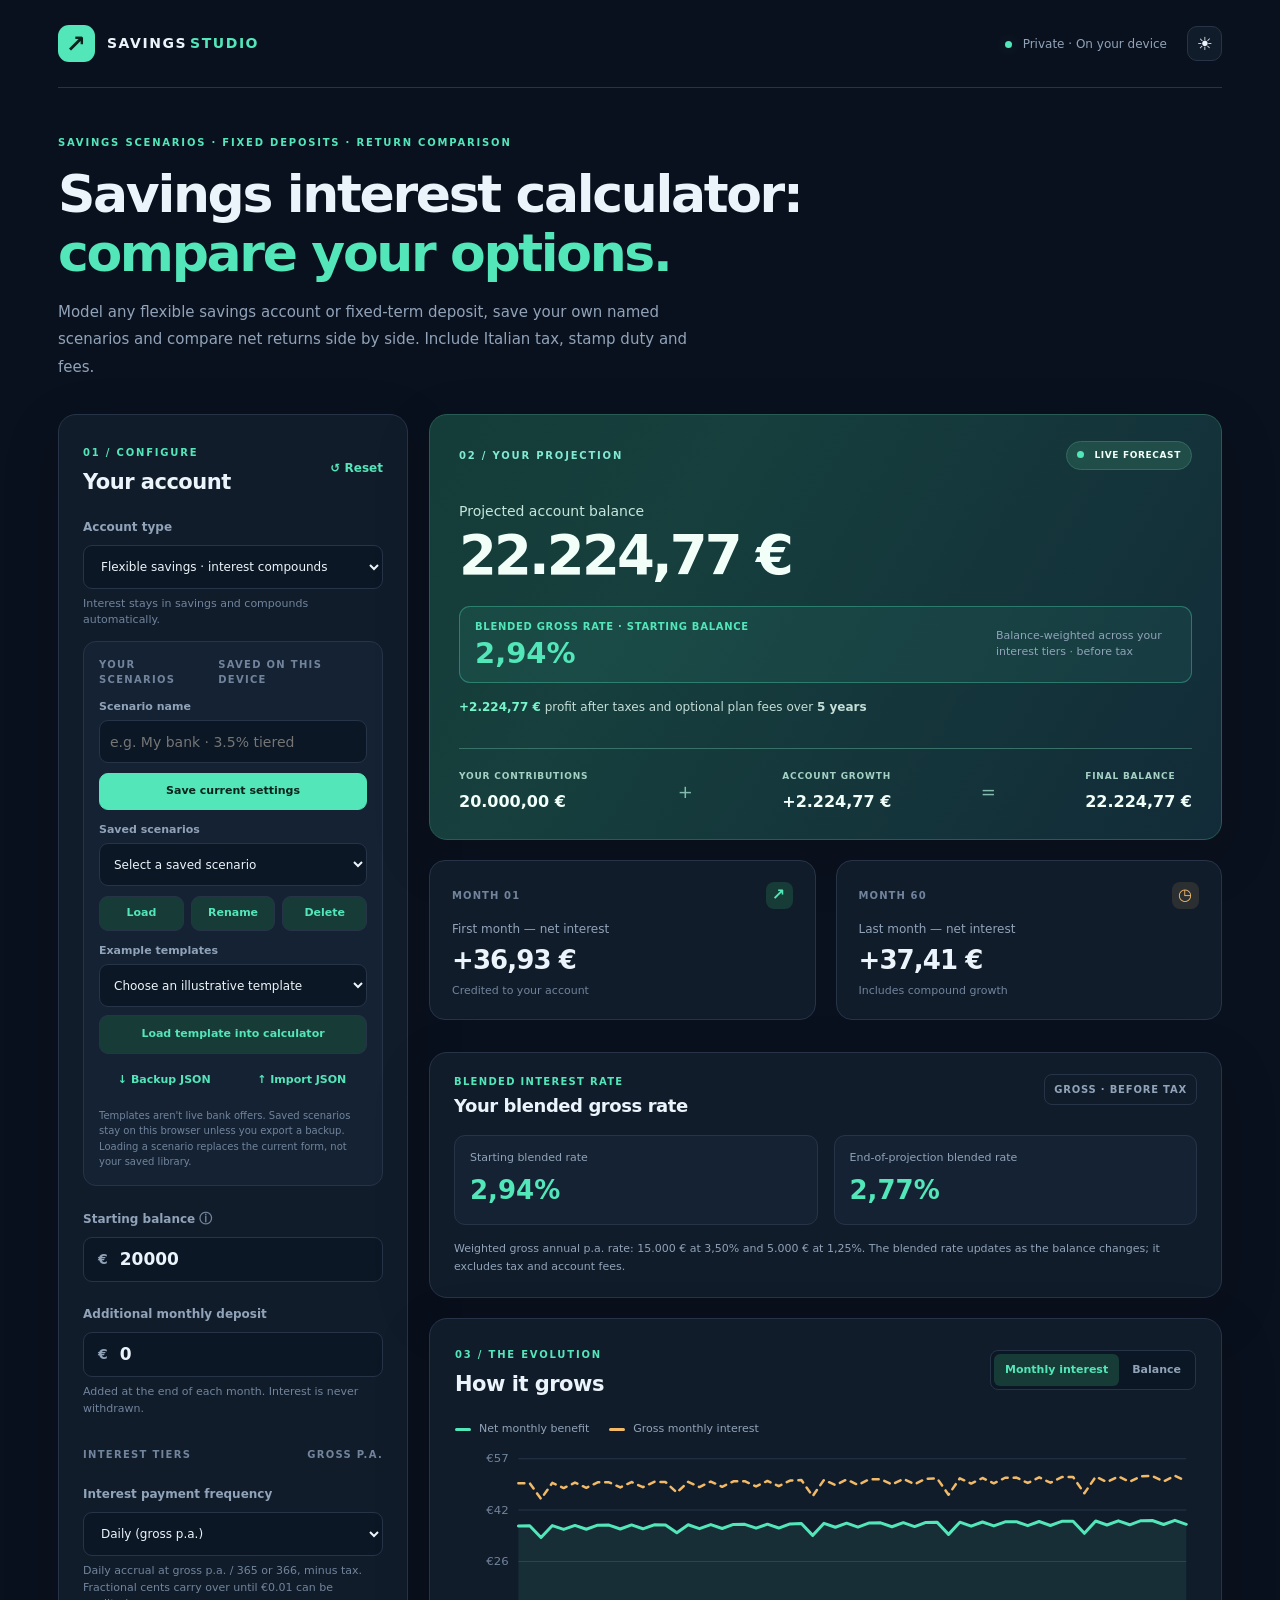
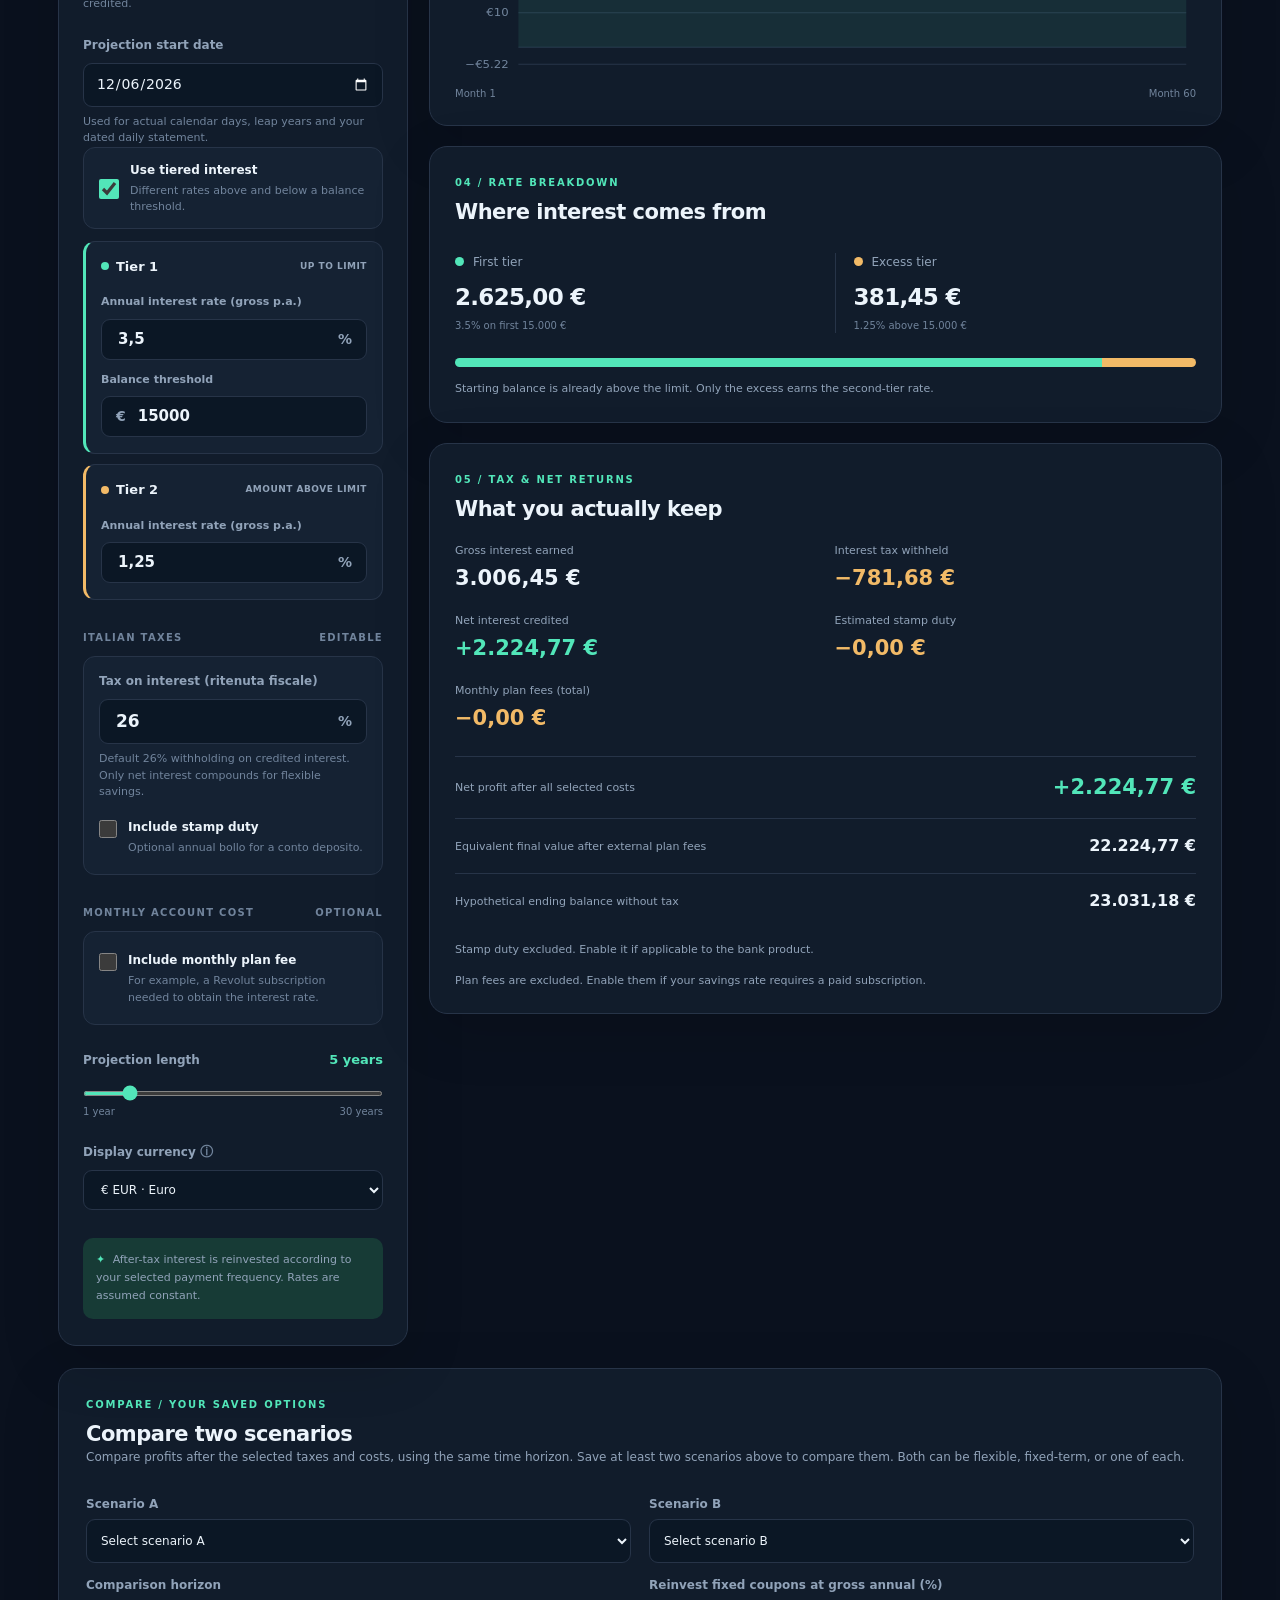
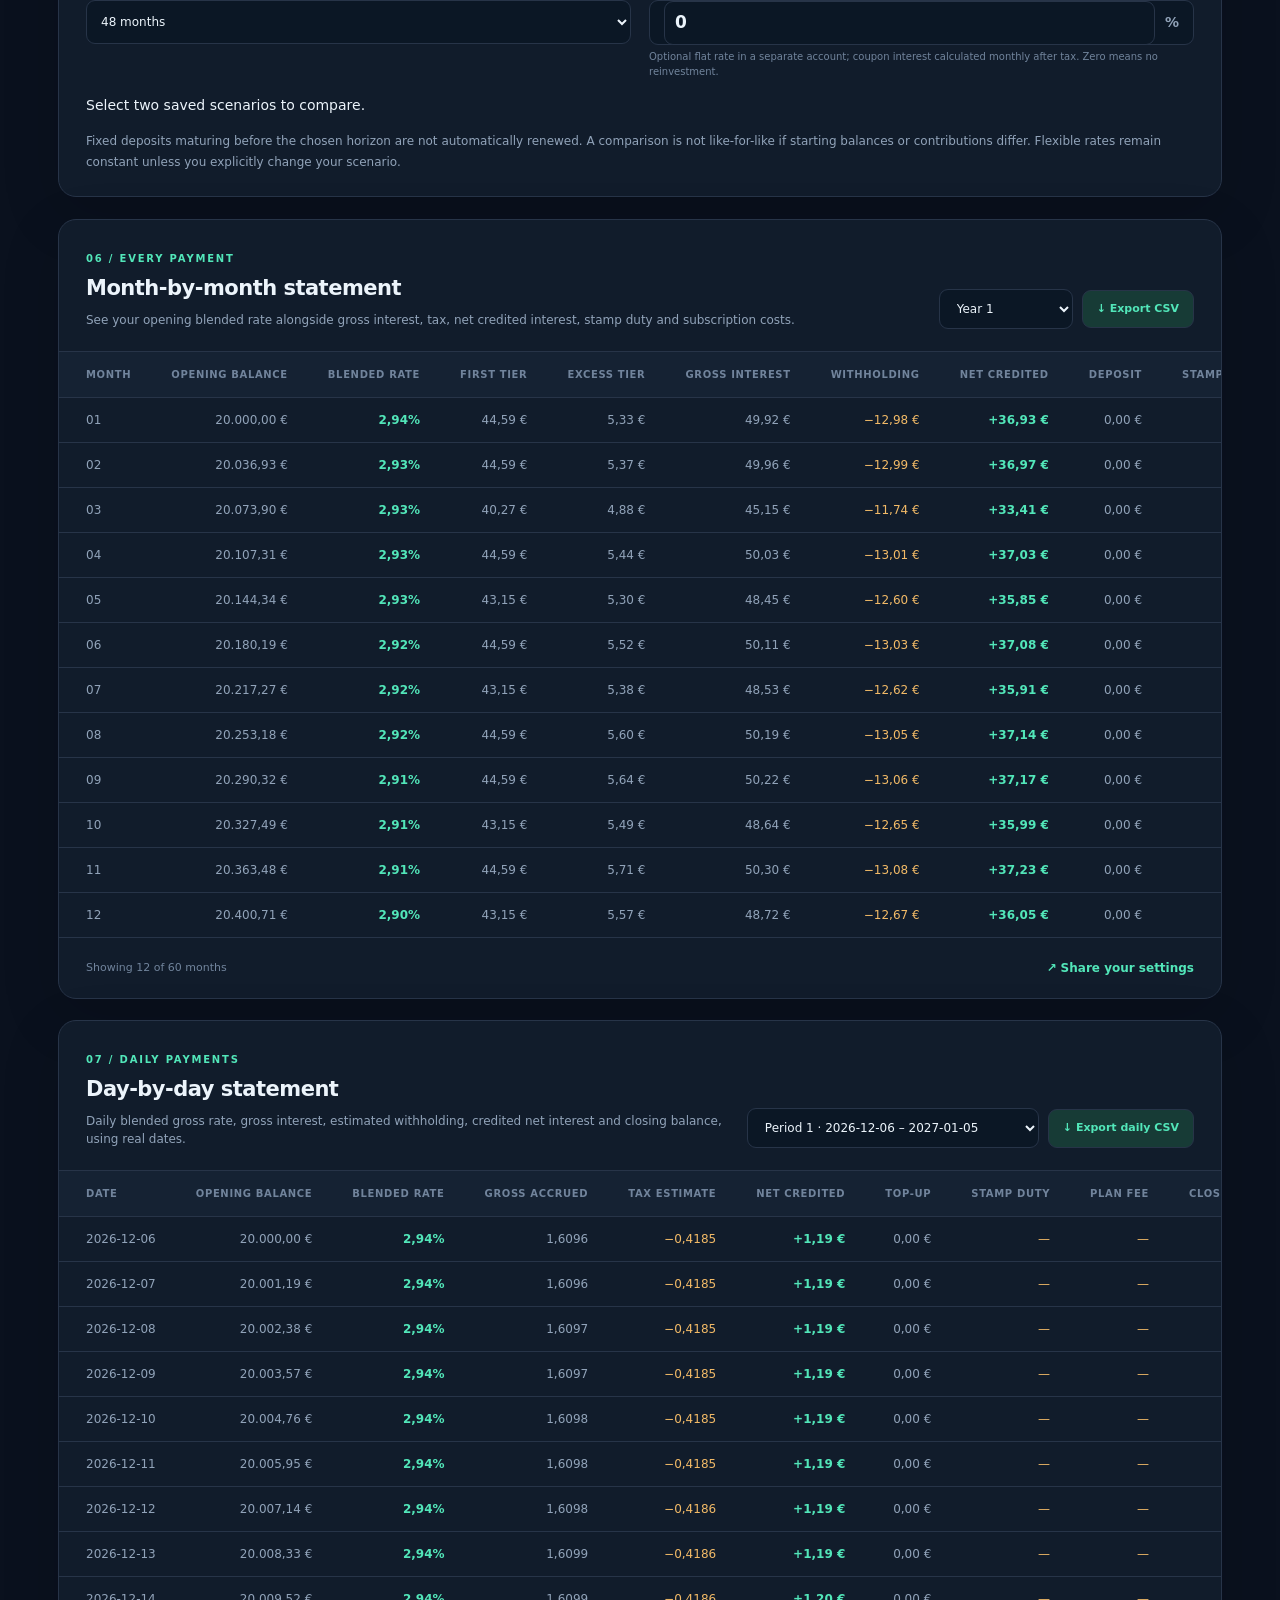
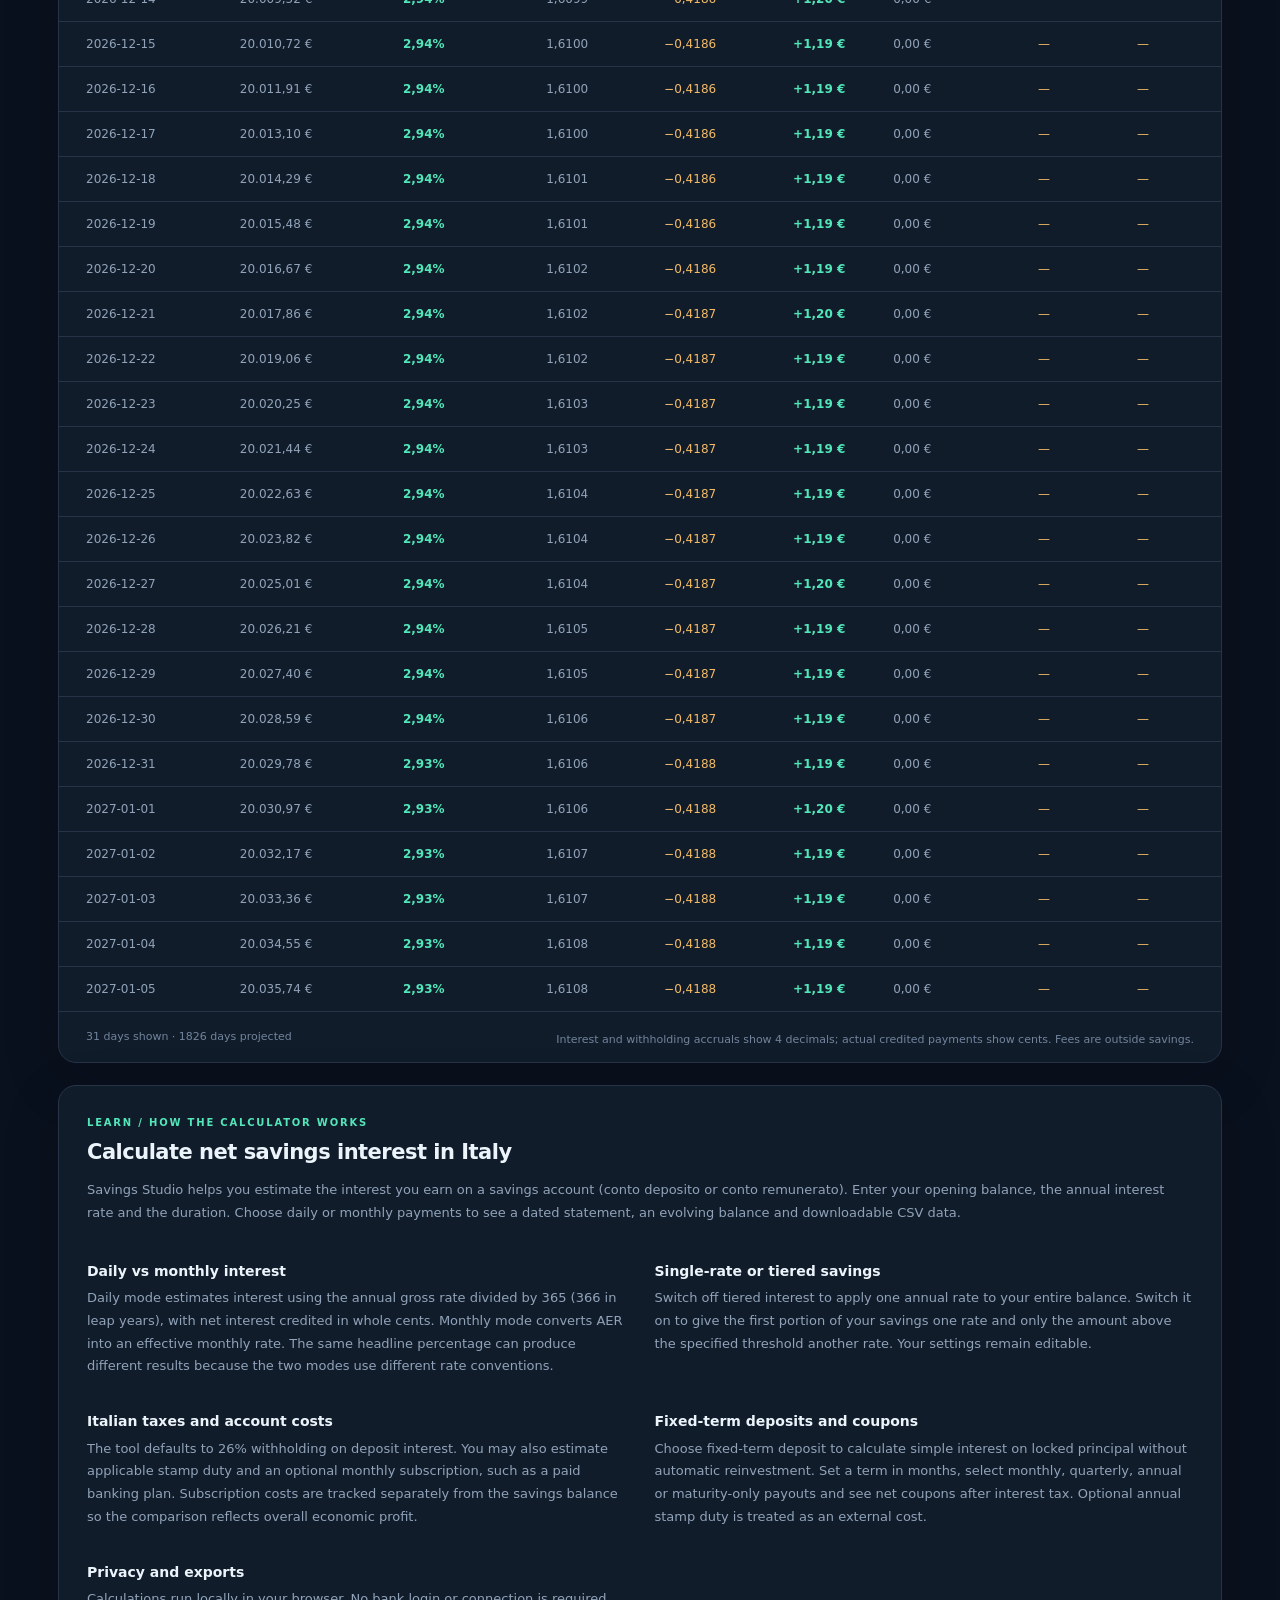
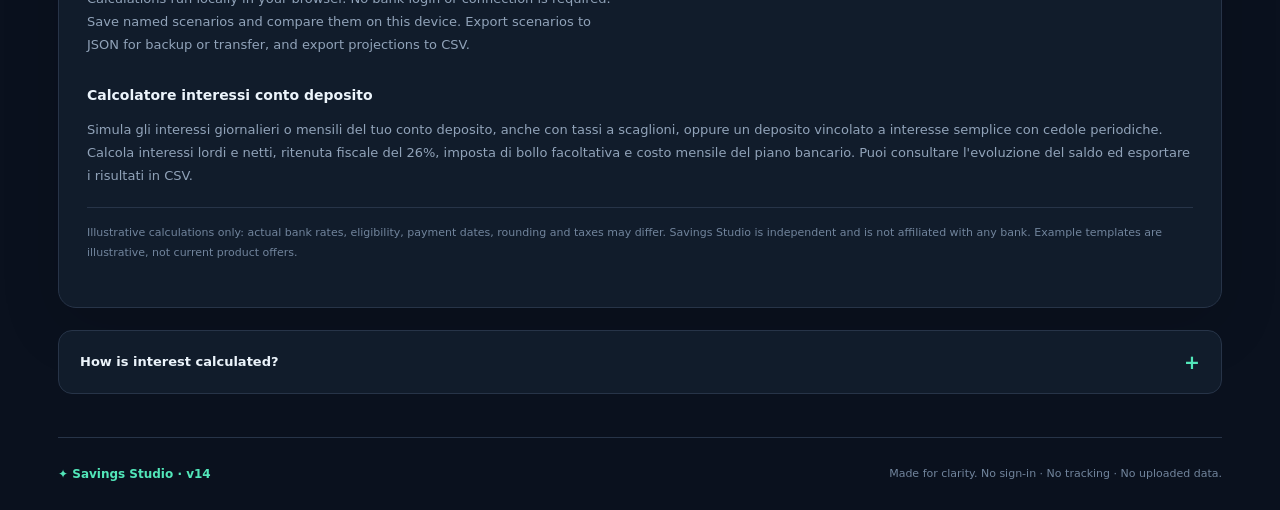
==== commit f6d2671a: "Make Savings Studio generic across banks and clarify scenario templates and device-local storage" ====
--- a/index.html
+++ b/index.html
@@ -4,7 +4,7 @@
   <meta charset="utf-8" />
   <meta name="viewport" content="width=device-width, initial-scale=1, viewport-fit=cover" />
   <meta name="theme-color" content="#0b1220" />
-  <meta name="description" content="Free Italian savings and fixed-deposit calculator: daily or monthly compounding, non-compounding fixed terms, 26% tax, stamp duty and CSV exports." />
+  <meta name="description" content="Compare flexible savings and fixed-term deposits, save named scenarios, evaluate compound vs simple interest, Italian taxes, fees and stamp duty." />
   <meta name="robots" content="index,follow,max-image-preview:large" />
   <link rel="canonical" href="https://martinmarkpalmisano.github.io/savings-studio/" />
   <link rel="sitemap" type="application/xml" href="./sitemap.xml" />
@@ -52,9 +52,9 @@
 
     <main>
       <div class="intro">
-        <div class="eyebrow">FREE SAVINGS &amp; COMPOUND INTEREST CALCULATOR</div>
-        <h1>Savings interest calculator: <em>see your money grow.</em></h1>
-        <p>Calculate daily or monthly compound interest, or compare a fixed-term deposit with simple interest and external coupon payments. Include Italian tax, stamp duty and fees to see what you really earn.</p>
+        <div class="eyebrow">SAVINGS SCENARIOS · FIXED DEPOSITS · RETURN COMPARISON</div>
+        <h1>Savings interest calculator: <em>compare your options.</em></h1>
+        <p>Model any flexible savings account or fixed-term deposit, save your own named scenarios and compare net returns side by side. Include Italian tax, stamp duty and fees.</p>
       </div>
 
       <div class="layout">
@@ -152,7 +152,7 @@
             <div class="control-group">
               <label for="fixedPayoutFrequency">Interest payout schedule</label>
               <select id="fixedPayoutFrequency">
-                <option value="quarterly">Quarterly coupons (Cherry Vincolato)</option>
+                <option value="quarterly">Quarterly coupons</option>
                 <option value="monthly">Monthly</option>
                 <option value="annual">Annually</option>
                 <option value="maturity">At maturity</option>
@@ -349,12 +349,12 @@
             </div>
             <div>
               <h3>Privacy and exports</h3>
-              <p>Calculations run locally in your browser. No bank login, personal financial credentials or external account connection is required. Export daily or monthly projections to CSV and reuse scenarios on your phone or computer.</p>
+              <p>Calculations run locally in your browser. No bank login or connection is required. Save named scenarios and compare them on this device. Export scenarios to JSON for backup or transfer, and export projections to CSV.</p>
             </div>
           </div>
           <h3 lang="it">Calcolatore interessi conto deposito</h3>
           <p lang="it">Simula gli interessi giornalieri o mensili del tuo conto deposito, anche con tassi a scaglioni, oppure un deposito vincolato a interesse semplice con cedole periodiche. Calcola interessi lordi e netti, ritenuta fiscale del 26%, imposta di bollo facoltativa e costo mensile del piano bancario. Puoi consultare l'evoluzione del saldo ed esportare i risultati in CSV.</p>
-          <p class="guide-disclaimer">Illustrative calculations only: actual bank rates, eligibility, payment dates, rounding and taxes may differ. Savings Studio is independent and is not affiliated with Revolut or any other bank.</p>
+          <p class="guide-disclaimer">Illustrative calculations only: actual bank rates, eligibility, payment dates, rounding and taxes may differ. Savings Studio is independent and is not affiliated with any bank. Example templates are illustrative, not current product offers.</p>
         </div>
       </section>
 
--- a/assets/styles.css
+++ b/assets/styles.css
@@ -110,3 +110,36 @@
 .fixed-stat-grid strong{display:block;color:var(--mint);font-size:21px;font-weight:800;margin-top:5px;line-height:1.35}
 .fixed-disclaimer{font-size:11px;line-height:1.65;color:var(--muted);margin:16px 0 0}
 @media(max-width:600px){.fixed-summary{padding:20px}.fixed-stat-grid{gap:9px}.fixed-stat-grid>div{padding:11px}.fixed-stat-grid strong{font-size:17px}}
+
+/* Generic named scenarios and comparison cards */
+.scenario-manager{border:1px solid var(--line);border-radius:13px;background:var(--card-2);padding:15px;margin:12px 0 18px}
+.scenario-manager .tier-head{margin:0 0 12px;padding:0;gap:8px;display:flex;justify-content:space-between}
+.scenario-manager>label{display:block;color:var(--muted);font-size:11px;font-weight:650;margin:12px 0 5px}
+.scenario-manager .helper{display:block;margin-top:12px;font-size:10px;line-height:1.55}
+.scenario-manager select,.scenario-text-input{display:block;width:100%;height:43px;min-height:43px;border-radius:9px;border:1px solid var(--line);background:var(--control);color:var(--text);padding:0 10px}
+.scenario-button-row{display:flex;flex-wrap:wrap;gap:7px;margin-top:10px}
+.scenario-button-row button{flex:1;min-width:0;white-space:normal;line-height:1.3}
+.scenario-manager .scenario-primary{width:100%;background:var(--mint);color:#08241c;border-radius:9px;font-weight:780}
+.scenario-manager .scenario-actions button{font-size:11px;padding:9px 5px}
+.scenario-manager .scenario-wide{margin-top:8px;width:100%;white-space:normal;font-size:11px}
+.comparison-panel{margin:22px 0;padding:24px 27px}
+.comparison-intro,.comparison-footnote{font-size:12px;color:var(--muted);line-height:1.7}
+.comparison-footnote{margin:15px 0 0}
+.comparison-controls{display:grid;grid-template-columns:repeat(2,minmax(0,1fr));gap:13px 18px;padding:16px 0}
+.comparison-controls .control-group{margin:0}
+.comparison-controls select,.comparison-controls input{width:100%;min-height:44px;background:var(--control);border:1px solid var(--line);border-radius:9px;color:var(--text);padding:0 10px}
+.comparison-controls .control-group label{display:block;margin:0 0 6px;font-size:12px}
+.comparison-controls .helper{display:block;font-size:10px;margin-top:4px}
+.comparison-grid{display:grid;grid-template-columns:repeat(2,minmax(0,1fr));gap:13px}
+.comparison-card{border:1px solid var(--line);background:var(--card-2);border-radius:12px;padding:18px;min-width:0}
+.comparison-card>strong{display:block;font-size:15px;line-height:1.4;overflow-wrap:anywhere}
+.comparison-type{display:block;color:var(--muted);font-size:11px;margin-top:5px}
+.comparison-profit{color:var(--mint);font-size:27px;font-weight:830;letter-spacing:-.02em;margin-top:14px;overflow-wrap:anywhere}
+.comparison-details{display:grid;gap:7px;margin:18px 0 0}
+.comparison-details>div{display:flex;justify-content:space-between;align-items:baseline;gap:10px;border-bottom:1px solid var(--line);padding-bottom:6px}
+.comparison-details dt{font-size:11px;color:var(--muted)}
+.comparison-details dd{margin:0;text-align:right;font-size:12px;font-weight:720;overflow-wrap:anywhere}
+.comparison-winner{padding:12px 0;color:var(--mint);font-size:13px;margin:8px 0 0;line-height:1.5}
+.comparison-warning{color:var(--amber);font-size:12px;line-height:1.65;margin:10px 0 0}
+.comparison-empty{padding:20px;color:var(--muted);border:1px dashed var(--line);border-radius:10px;text-align:center}
+@media(max-width:680px){.comparison-panel{padding:18px 16px}.comparison-controls,.comparison-grid{grid-template-columns:minmax(0,1fr)}.comparison-card{padding:14px}.comparison-profit{font-size:24px}.scenario-manager{padding:12px}}
